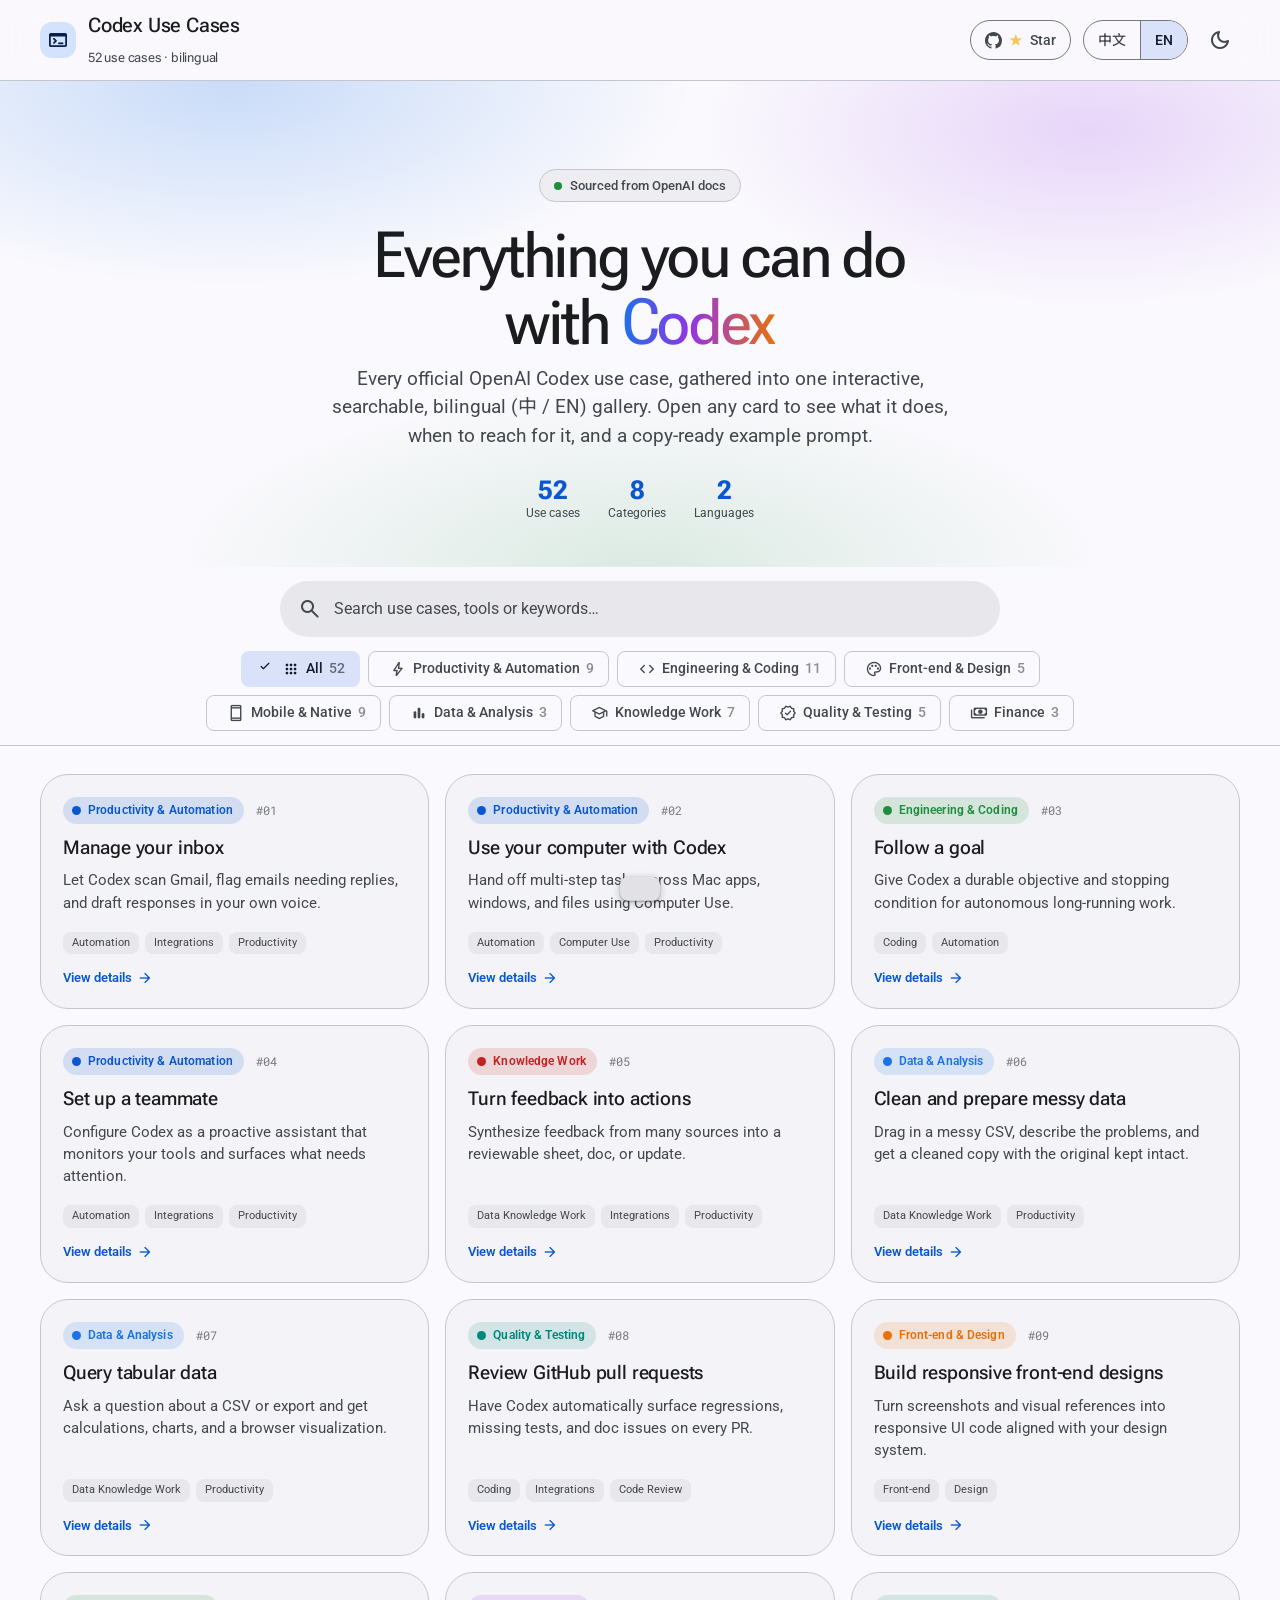
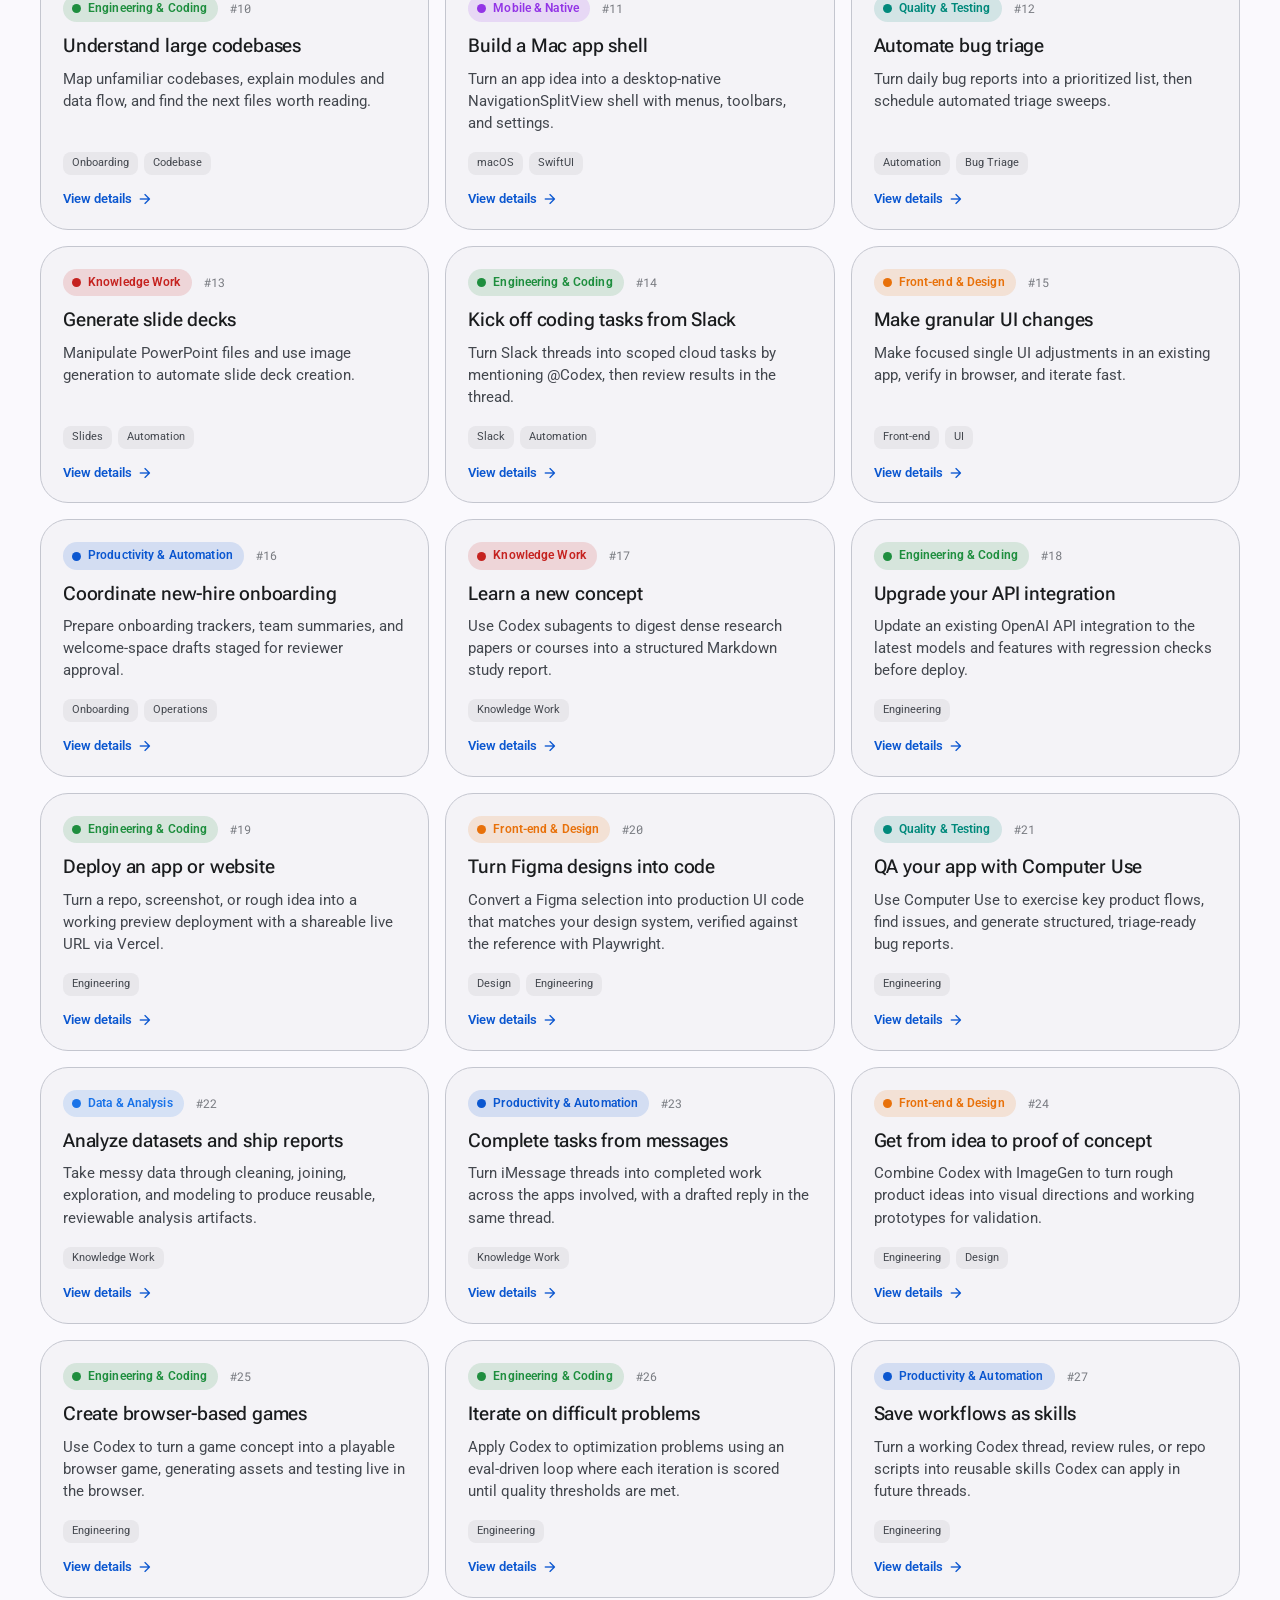
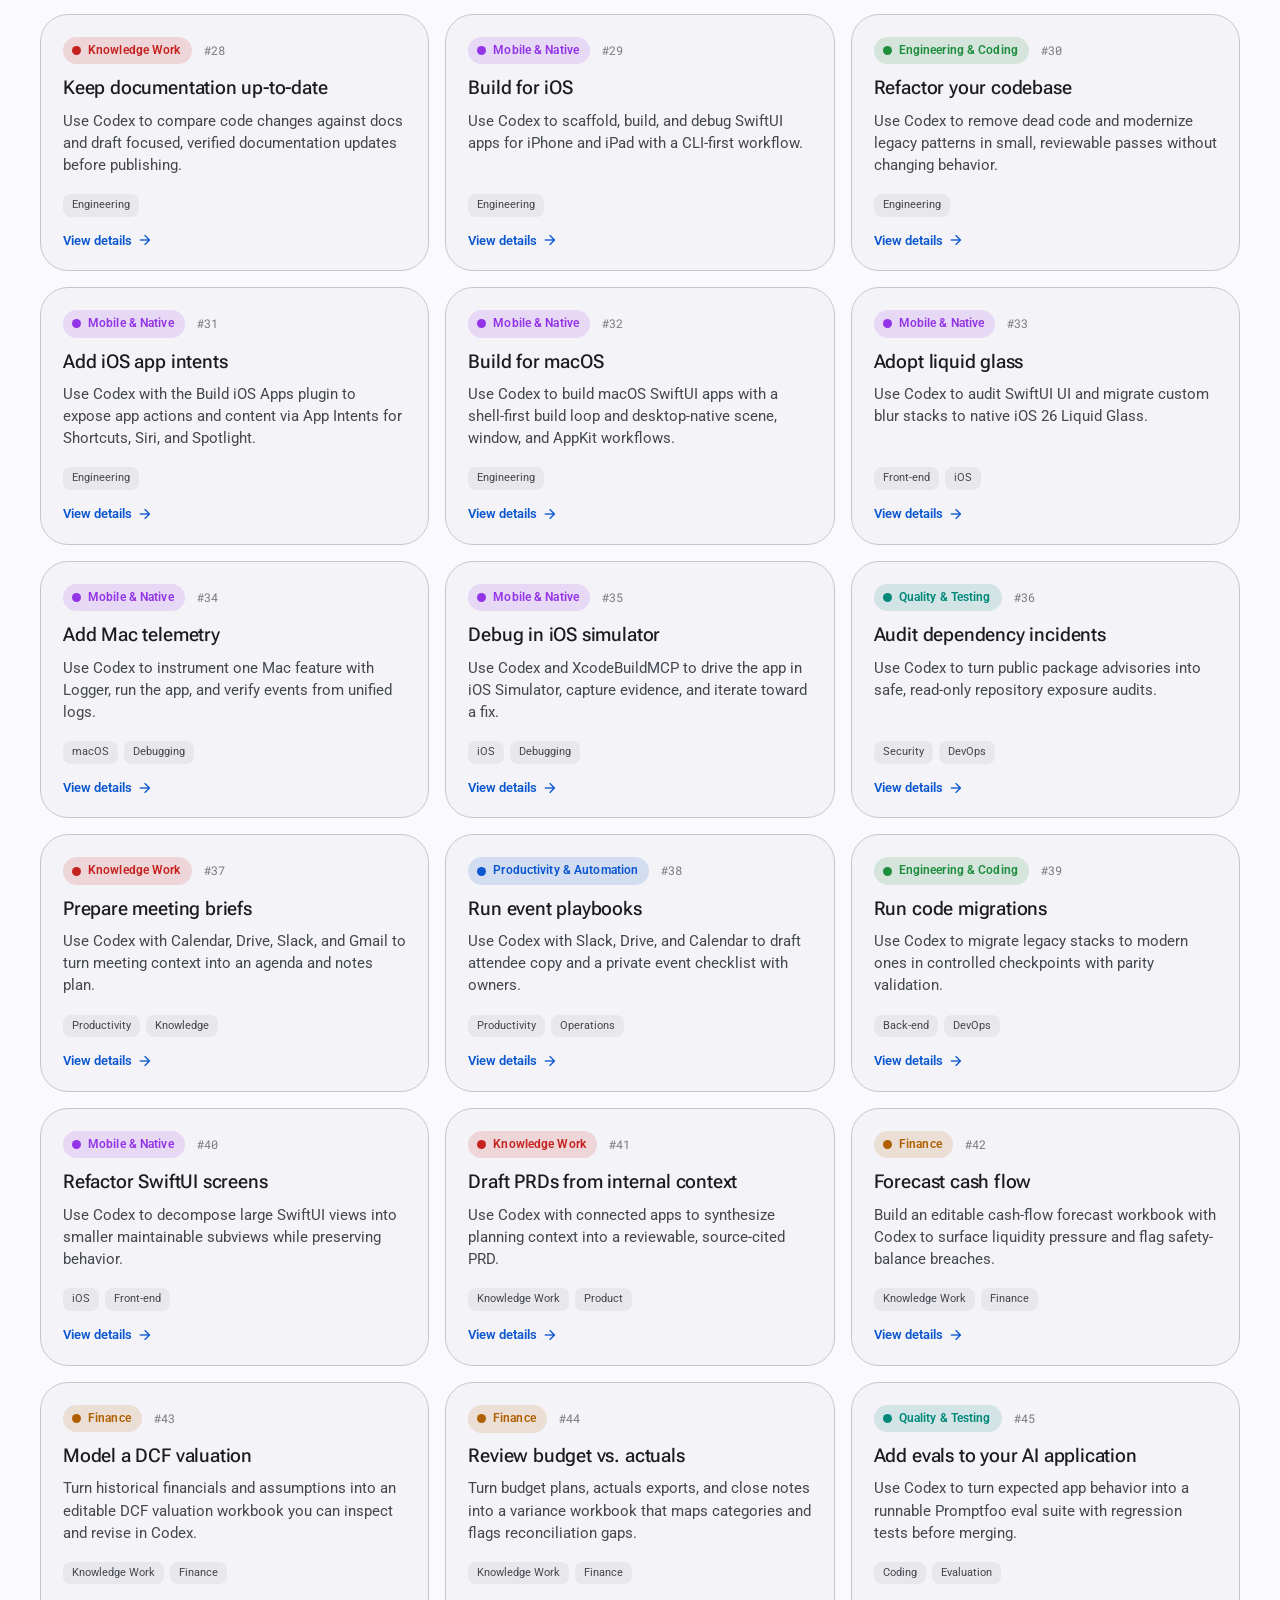
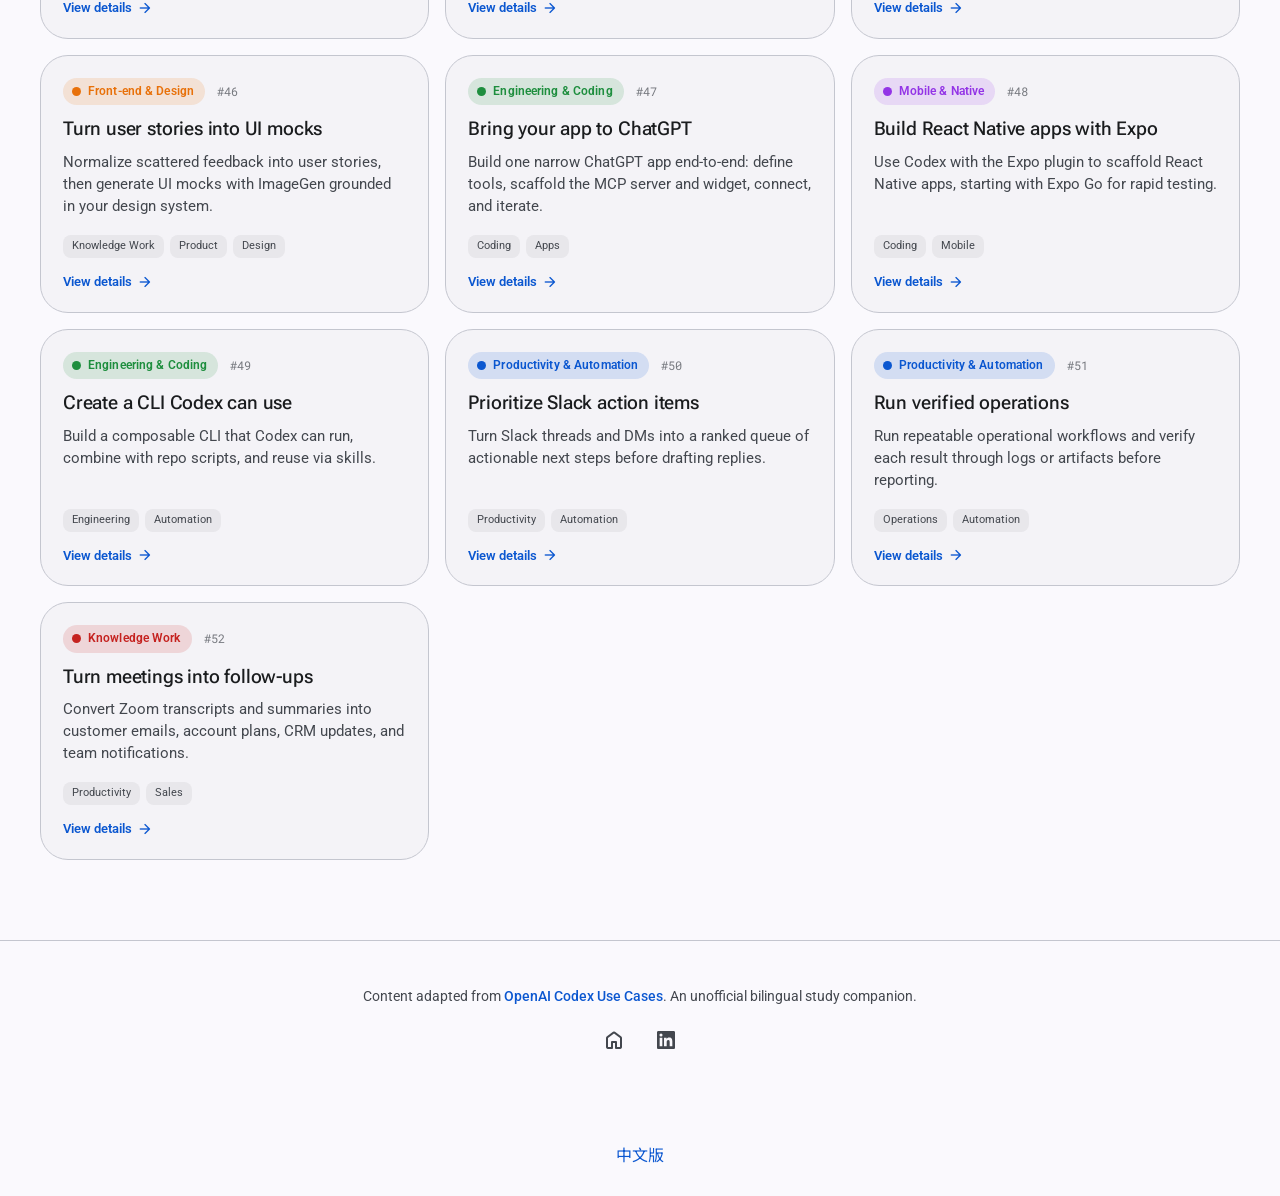
==== en/index.html @ 088f80e9 "feat: 英文版有自己的網址 /en/，兩個語言互相標註 hreflang 英文內容原本只存在於前端的字典裡，沒有任何網址指向它——搜尋引擎看得到的只有中文版， 英文版連被收錄的機會都沒有。改成一個" ====
<!doctype html>
<html lang="en" data-theme="light">
<head>
  <!-- ==== Google Analytics 4 (Measurement ID: G-SX6T85P96R) ==== -->
  <script async src="https://www.googletagmanager.com/gtag/js?id=G-SX6T85P96R"></script>
  <script>
    window.dataLayer = window.dataLayer || [];
    function gtag(){ dataLayer.push(arguments); }
    gtag('js', new Date());
    gtag('config', 'G-SX6T85P96R');
  </script>

  <meta charset="utf-8" />
  <meta name="viewport" content="width=device-width, initial-scale=1, viewport-fit=cover" />
  <link rel="canonical" href="https://codex-use-cases.peteraim.com/en/" />
  <link rel="alternate" hreflang="zh-Hant" href="https://codex-use-cases.peteraim.com/" />
  <link rel="alternate" hreflang="en" href="https://codex-use-cases.peteraim.com/en/" />
  <link rel="alternate" hreflang="x-default" href="https://codex-use-cases.peteraim.com/" />
  <meta property="og:url" content="https://codex-use-cases.peteraim.com/en/" />
  <title>Everything you can do with Codex · Codex Use Cases</title>
  <meta name="description" content="An interactive bilingual (中/EN) gallery of every OpenAI Codex use case." />

  <!-- Open Graph -->
  <meta property="og:title" content="Everything you can do with Codex · Codex Use Cases" />
  <meta property="og:description" content="An interactive bilingual (中/EN) gallery of every OpenAI Codex use case." />
  <meta property="og:type" content="website" />

  <!-- Fonts: Material Design 3 (Roboto / Roboto Flex / Material Symbols) + 繁中 Noto Sans TC -->
  <link rel="preconnect" href="https://fonts.googleapis.com" />
  <link rel="preconnect" href="https://fonts.gstatic.com" crossorigin />
  <link href="https://fonts.googleapis.com/css2?family=Roboto:wght@400;500;700&family=Roboto+Flex:opsz,wght@8..144,400..700&family=Roboto+Mono:wght@400;500&family=Noto+Sans+TC:wght@400;500;700&display=swap" rel="stylesheet" />
  <link href="https://fonts.googleapis.com/css2?family=Material+Symbols+Rounded:opsz,wght,FILL,GRAD@24,400,0,0&display=swap" rel="stylesheet" />

  <link rel="stylesheet" href="../assets/styles.css" />
  <link rel="icon" href="data:image/svg+xml,<svg xmlns='http://www.w3.org/2000/svg' viewBox='0 0 100 100'><rect width='100' height='100' rx='24' fill='%230b57d0'/><text x='50' y='68' font-size='56' text-anchor='middle' fill='white' font-family='monospace'>&gt;_</text></svg>" />
</head>
<body>
  <!-- Top app bar -->
  <header class="appbar">
    <div class="appbar__brand">
      <span class="brand-mark"><span class="material-symbols-rounded">terminal</span></span>
      <span>
        <span data-i18n="brand">Codex Use Cases</span><br />
        <span class="brand-sub" data-i18n="brandSub">52 use cases · bilingual</span>
      </span>
    </div>

    <a class="ghstar ripple-host" href="https://github.com/tingwei161803/codex-use-cases" target="_blank" rel="noopener" aria-label="Star on GitHub">
      <svg class="ghstar__logo" viewBox="0 0 16 16" aria-hidden="true" fill="currentColor"><path d="M8 0C3.58 0 0 3.58 0 8c0 3.54 2.29 6.53 5.47 7.59.4.07.55-.17.55-.38 0-.19-.01-.82-.01-1.49-2.01.37-2.53-.49-2.69-.94-.09-.23-.48-.94-.82-1.13-.28-.15-.68-.52-.01-.53.63-.01 1.08.58 1.23.82.72 1.21 1.87.87 2.33.66.07-.52.28-.87.51-1.07-1.78-.2-3.64-.89-3.64-3.95 0-.87.31-1.59.82-2.15-.08-.2-.36-1.02.08-2.12 0 0 .67-.21 2.2.82.64-.18 1.32-.27 2-.27.68 0 1.36.09 2 .27 1.53-1.04 2.2-.82 2.2-.82.44 1.1.16 1.92.08 2.12.51.56.82 1.27.82 2.15 0 3.07-1.87 3.75-3.65 3.95.29.25.54.73.54 1.48 0 1.07-.01 1.93-.01 2.2 0 .21.15.46.55.38A8.013 8.013 0 0016 8c0-4.42-3.58-8-8-8z"></path></svg>
      <span class="ghstar__star" aria-hidden="true">★</span>
      <span class="ghstar__text">Star</span>
      <span class="ghstar__count" id="gh-count" hidden></span>
    </a>

    <div class="seg" role="group" aria-label="Language">
      <a id="lang-zh" href="/" hreflang="zh-Hant" lang="zh-Hant" rel="alternate"><span class="lbl">中文</span></a>
      <a id="lang-en" href="/en/" hreflang="en" lang="en" rel="alternate"><span class="lbl">EN</span></a>
    </div>
    <button class="icon-btn ripple-host" id="theme-toggle" aria-label="Toggle theme" title="Switch to dark">
      <span class="material-symbols-rounded" id="theme-icon">dark_mode</span>
    </button>
  </header>

  <!-- Hero -->
  <section class="hero">
    <span class="hero__eyebrow"><span class="dot"></span><span data-i18n="eyebrow">Sourced from OpenAI docs</span></span>
    <h1 data-i18n-html="heroTitle">Everything you can do with <span class="grad">Codex</span></h1>
    <p data-i18n="heroDesc">Every official OpenAI Codex use case, gathered into one interactive, searchable, bilingual (中 / EN) gallery. Open any card to see what it does, when to reach for it, and a copy-ready example prompt.</p>
    <div class="hero__stats">
      <div class="hero__stat"><b id="stat-total">52</b><span data-i18n="statCases">Use cases</span></div>
      <div class="hero__stat"><b id="stat-cats">8</b><span data-i18n="statCats">Categories</span></div>
      <div class="hero__stat"><b>2</b><span data-i18n="statLang">Languages</span></div>
    </div>
  </section>

  <!-- Controls -->
  <section class="controls">
    <div class="search ripple-host">
      <span class="material-symbols-rounded">search</span>
      <input id="search" type="search" autocomplete="off" />
      <button class="icon-btn search__clear" id="search-clear" aria-label="Clear">
        <span class="material-symbols-rounded">close</span>
      </button>
    </div>
    <div class="chips" id="chips" role="group" aria-label="Categories"></div>
  </section>

  <!-- Card grid -->
  <main class="grid" id="grid" aria-live="polite">
<button class="card" data-slug="manage-your-inbox" style="--cat:var(--c-productivity); animation-delay:0ms">
        <div class="card__top">
          <span class="cat-pill"><span class="ic"></span>Productivity &amp; Automation</span>
          <span class="card__num">#01</span>
        </div>
        <h3>Manage your inbox</h3>
        <p>Let Codex scan Gmail, flag emails needing replies, and draft responses in your own voice.</p>
        <div class="card__tags"><span class="tag">Automation</span><span class="tag">Integrations</span><span class="tag">Productivity</span></div>
        <span class="card__cta">View details<span class="material-symbols-rounded">arrow_forward</span></span>
      </button>
      <button class="card" data-slug="use-your-computer-with-codex" style="--cat:var(--c-productivity); animation-delay:28ms">
        <div class="card__top">
          <span class="cat-pill"><span class="ic"></span>Productivity &amp; Automation</span>
          <span class="card__num">#02</span>
        </div>
        <h3>Use your computer with Codex</h3>
        <p>Hand off multi-step tasks across Mac apps, windows, and files using Computer Use.</p>
        <div class="card__tags"><span class="tag">Automation</span><span class="tag">Computer Use</span><span class="tag">Productivity</span></div>
        <span class="card__cta">View details<span class="material-symbols-rounded">arrow_forward</span></span>
      </button>
      <button class="card" data-slug="follow-goals" style="--cat:var(--c-coding); animation-delay:56ms">
        <div class="card__top">
          <span class="cat-pill"><span class="ic"></span>Engineering &amp; Coding</span>
          <span class="card__num">#03</span>
        </div>
        <h3>Follow a goal</h3>
        <p>Give Codex a durable objective and stopping condition for autonomous long-running work.</p>
        <div class="card__tags"><span class="tag">Coding</span><span class="tag">Automation</span></div>
        <span class="card__cta">View details<span class="material-symbols-rounded">arrow_forward</span></span>
      </button>
      <button class="card" data-slug="proactive-teammate" style="--cat:var(--c-productivity); animation-delay:84ms">
        <div class="card__top">
          <span class="cat-pill"><span class="ic"></span>Productivity &amp; Automation</span>
          <span class="card__num">#04</span>
        </div>
        <h3>Set up a teammate</h3>
        <p>Configure Codex as a proactive assistant that monitors your tools and surfaces what needs attention.</p>
        <div class="card__tags"><span class="tag">Automation</span><span class="tag">Integrations</span><span class="tag">Productivity</span></div>
        <span class="card__cta">View details<span class="material-symbols-rounded">arrow_forward</span></span>
      </button>
      <button class="card" data-slug="feedback-synthesis" style="--cat:var(--c-knowledge); animation-delay:112ms">
        <div class="card__top">
          <span class="cat-pill"><span class="ic"></span>Knowledge Work</span>
          <span class="card__num">#05</span>
        </div>
        <h3>Turn feedback into actions</h3>
        <p>Synthesize feedback from many sources into a reviewable sheet, doc, or update.</p>
        <div class="card__tags"><span class="tag">Data Knowledge Work</span><span class="tag">Integrations</span><span class="tag">Productivity</span></div>
        <span class="card__cta">View details<span class="material-symbols-rounded">arrow_forward</span></span>
      </button>
      <button class="card" data-slug="clean-messy-data" style="--cat:var(--c-data); animation-delay:140ms">
        <div class="card__top">
          <span class="cat-pill"><span class="ic"></span>Data &amp; Analysis</span>
          <span class="card__num">#06</span>
        </div>
        <h3>Clean and prepare messy data</h3>
        <p>Drag in a messy CSV, describe the problems, and get a cleaned copy with the original kept intact.</p>
        <div class="card__tags"><span class="tag">Data Knowledge Work</span><span class="tag">Productivity</span></div>
        <span class="card__cta">View details<span class="material-symbols-rounded">arrow_forward</span></span>
      </button>
      <button class="card" data-slug="analyze-data-export" style="--cat:var(--c-data); animation-delay:168ms">
        <div class="card__top">
          <span class="cat-pill"><span class="ic"></span>Data &amp; Analysis</span>
          <span class="card__num">#07</span>
        </div>
        <h3>Query tabular data</h3>
        <p>Ask a question about a CSV or export and get calculations, charts, and a browser visualization.</p>
        <div class="card__tags"><span class="tag">Data Knowledge Work</span><span class="tag">Productivity</span></div>
        <span class="card__cta">View details<span class="material-symbols-rounded">arrow_forward</span></span>
      </button>
      <button class="card" data-slug="github-code-reviews" style="--cat:var(--c-quality); animation-delay:196ms">
        <div class="card__top">
          <span class="cat-pill"><span class="ic"></span>Quality &amp; Testing</span>
          <span class="card__num">#08</span>
        </div>
        <h3>Review GitHub pull requests</h3>
        <p>Have Codex automatically surface regressions, missing tests, and doc issues on every PR.</p>
        <div class="card__tags"><span class="tag">Coding</span><span class="tag">Integrations</span><span class="tag">Code Review</span></div>
        <span class="card__cta">View details<span class="material-symbols-rounded">arrow_forward</span></span>
      </button>
      <button class="card" data-slug="frontend-designs" style="--cat:var(--c-frontend); animation-delay:224ms">
        <div class="card__top">
          <span class="cat-pill"><span class="ic"></span>Front-end &amp; Design</span>
          <span class="card__num">#09</span>
        </div>
        <h3>Build responsive front-end designs</h3>
        <p>Turn screenshots and visual references into responsive UI code aligned with your design system.</p>
        <div class="card__tags"><span class="tag">Front-end</span><span class="tag">Design</span></div>
        <span class="card__cta">View details<span class="material-symbols-rounded">arrow_forward</span></span>
      </button>
      <button class="card" data-slug="codebase-onboarding" style="--cat:var(--c-coding); animation-delay:252ms">
        <div class="card__top">
          <span class="cat-pill"><span class="ic"></span>Engineering &amp; Coding</span>
          <span class="card__num">#10</span>
        </div>
        <h3>Understand large codebases</h3>
        <p>Map unfamiliar codebases, explain modules and data flow, and find the next files worth reading.</p>
        <div class="card__tags"><span class="tag">Onboarding</span><span class="tag">Codebase</span></div>
        <span class="card__cta">View details<span class="material-symbols-rounded">arrow_forward</span></span>
      </button>
      <button class="card" data-slug="macos-sidebar-detail-inspector" style="--cat:var(--c-mobile); animation-delay:280ms">
        <div class="card__top">
          <span class="cat-pill"><span class="ic"></span>Mobile &amp; Native</span>
          <span class="card__num">#11</span>
        </div>
        <h3>Build a Mac app shell</h3>
        <p>Turn an app idea into a desktop-native NavigationSplitView shell with menus, toolbars, and settings.</p>
        <div class="card__tags"><span class="tag">macOS</span><span class="tag">SwiftUI</span></div>
        <span class="card__cta">View details<span class="material-symbols-rounded">arrow_forward</span></span>
      </button>
      <button class="card" data-slug="automation-bug-triage" style="--cat:var(--c-quality); animation-delay:308ms">
        <div class="card__top">
          <span class="cat-pill"><span class="ic"></span>Quality &amp; Testing</span>
          <span class="card__num">#12</span>
        </div>
        <h3>Automate bug triage</h3>
        <p>Turn daily bug reports into a prioritized list, then schedule automated triage sweeps.</p>
        <div class="card__tags"><span class="tag">Automation</span><span class="tag">Bug Triage</span></div>
        <span class="card__cta">View details<span class="material-symbols-rounded">arrow_forward</span></span>
      </button>
      <button class="card" data-slug="generate-slide-decks" style="--cat:var(--c-knowledge); animation-delay:336ms">
        <div class="card__top">
          <span class="cat-pill"><span class="ic"></span>Knowledge Work</span>
          <span class="card__num">#13</span>
        </div>
        <h3>Generate slide decks</h3>
        <p>Manipulate PowerPoint files and use image generation to automate slide deck creation.</p>
        <div class="card__tags"><span class="tag">Slides</span><span class="tag">Automation</span></div>
        <span class="card__cta">View details<span class="material-symbols-rounded">arrow_forward</span></span>
      </button>
      <button class="card" data-slug="slack-coding-tasks" style="--cat:var(--c-coding); animation-delay:336ms">
        <div class="card__top">
          <span class="cat-pill"><span class="ic"></span>Engineering &amp; Coding</span>
          <span class="card__num">#14</span>
        </div>
        <h3>Kick off coding tasks from Slack</h3>
        <p>Turn Slack threads into scoped cloud tasks by mentioning @Codex, then review results in the thread.</p>
        <div class="card__tags"><span class="tag">Slack</span><span class="tag">Automation</span></div>
        <span class="card__cta">View details<span class="material-symbols-rounded">arrow_forward</span></span>
      </button>
      <button class="card" data-slug="make-granular-ui-changes" style="--cat:var(--c-frontend); animation-delay:336ms">
        <div class="card__top">
          <span class="cat-pill"><span class="ic"></span>Front-end &amp; Design</span>
          <span class="card__num">#15</span>
        </div>
        <h3>Make granular UI changes</h3>
        <p>Make focused single UI adjustments in an existing app, verify in browser, and iterate fast.</p>
        <div class="card__tags"><span class="tag">Front-end</span><span class="tag">UI</span></div>
        <span class="card__cta">View details<span class="material-symbols-rounded">arrow_forward</span></span>
      </button>
      <button class="card" data-slug="new-hire-onboarding" style="--cat:var(--c-productivity); animation-delay:336ms">
        <div class="card__top">
          <span class="cat-pill"><span class="ic"></span>Productivity &amp; Automation</span>
          <span class="card__num">#16</span>
        </div>
        <h3>Coordinate new-hire onboarding</h3>
        <p>Prepare onboarding trackers, team summaries, and welcome-space drafts staged for reviewer approval.</p>
        <div class="card__tags"><span class="tag">Onboarding</span><span class="tag">Operations</span></div>
        <span class="card__cta">View details<span class="material-symbols-rounded">arrow_forward</span></span>
      </button>
      <button class="card" data-slug="learn-a-new-concept" style="--cat:var(--c-knowledge); animation-delay:336ms">
        <div class="card__top">
          <span class="cat-pill"><span class="ic"></span>Knowledge Work</span>
          <span class="card__num">#17</span>
        </div>
        <h3>Learn a new concept</h3>
        <p>Use Codex subagents to digest dense research papers or courses into a structured Markdown study report.</p>
        <div class="card__tags"><span class="tag">Knowledge Work</span></div>
        <span class="card__cta">View details<span class="material-symbols-rounded">arrow_forward</span></span>
      </button>
      <button class="card" data-slug="api-integration-migrations" style="--cat:var(--c-coding); animation-delay:336ms">
        <div class="card__top">
          <span class="cat-pill"><span class="ic"></span>Engineering &amp; Coding</span>
          <span class="card__num">#18</span>
        </div>
        <h3>Upgrade your API integration</h3>
        <p>Update an existing OpenAI API integration to the latest models and features with regression checks before deploy.</p>
        <div class="card__tags"><span class="tag">Engineering</span></div>
        <span class="card__cta">View details<span class="material-symbols-rounded">arrow_forward</span></span>
      </button>
      <button class="card" data-slug="deploy-app-or-website" style="--cat:var(--c-coding); animation-delay:336ms">
        <div class="card__top">
          <span class="cat-pill"><span class="ic"></span>Engineering &amp; Coding</span>
          <span class="card__num">#19</span>
        </div>
        <h3>Deploy an app or website</h3>
        <p>Turn a repo, screenshot, or rough idea into a working preview deployment with a shareable live URL via Vercel.</p>
        <div class="card__tags"><span class="tag">Engineering</span></div>
        <span class="card__cta">View details<span class="material-symbols-rounded">arrow_forward</span></span>
      </button>
      <button class="card" data-slug="figma-designs-to-code" style="--cat:var(--c-frontend); animation-delay:336ms">
        <div class="card__top">
          <span class="cat-pill"><span class="ic"></span>Front-end &amp; Design</span>
          <span class="card__num">#20</span>
        </div>
        <h3>Turn Figma designs into code</h3>
        <p>Convert a Figma selection into production UI code that matches your design system, verified against the reference with Playwright.</p>
        <div class="card__tags"><span class="tag">Design</span><span class="tag">Engineering</span></div>
        <span class="card__cta">View details<span class="material-symbols-rounded">arrow_forward</span></span>
      </button>
      <button class="card" data-slug="qa-your-app-with-computer-use" style="--cat:var(--c-quality); animation-delay:336ms">
        <div class="card__top">
          <span class="cat-pill"><span class="ic"></span>Quality &amp; Testing</span>
          <span class="card__num">#21</span>
        </div>
        <h3>QA your app with Computer Use</h3>
        <p>Use Computer Use to exercise key product flows, find issues, and generate structured, triage-ready bug reports.</p>
        <div class="card__tags"><span class="tag">Engineering</span></div>
        <span class="card__cta">View details<span class="material-symbols-rounded">arrow_forward</span></span>
      </button>
      <button class="card" data-slug="datasets-and-reports" style="--cat:var(--c-data); animation-delay:336ms">
        <div class="card__top">
          <span class="cat-pill"><span class="ic"></span>Data &amp; Analysis</span>
          <span class="card__num">#22</span>
        </div>
        <h3>Analyze datasets and ship reports</h3>
        <p>Take messy data through cleaning, joining, exploration, and modeling to produce reusable, reviewable analysis artifacts.</p>
        <div class="card__tags"><span class="tag">Knowledge Work</span></div>
        <span class="card__cta">View details<span class="material-symbols-rounded">arrow_forward</span></span>
      </button>
      <button class="card" data-slug="complete-tasks-from-messages" style="--cat:var(--c-productivity); animation-delay:336ms">
        <div class="card__top">
          <span class="cat-pill"><span class="ic"></span>Productivity &amp; Automation</span>
          <span class="card__num">#23</span>
        </div>
        <h3>Complete tasks from messages</h3>
        <p>Turn iMessage threads into completed work across the apps involved, with a drafted reply in the same thread.</p>
        <div class="card__tags"><span class="tag">Knowledge Work</span></div>
        <span class="card__cta">View details<span class="material-symbols-rounded">arrow_forward</span></span>
      </button>
      <button class="card" data-slug="idea-to-proof-of-concept" style="--cat:var(--c-frontend); animation-delay:336ms">
        <div class="card__top">
          <span class="cat-pill"><span class="ic"></span>Front-end &amp; Design</span>
          <span class="card__num">#24</span>
        </div>
        <h3>Get from idea to proof of concept</h3>
        <p>Combine Codex with ImageGen to turn rough product ideas into visual directions and working prototypes for validation.</p>
        <div class="card__tags"><span class="tag">Engineering</span><span class="tag">Design</span></div>
        <span class="card__cta">View details<span class="material-symbols-rounded">arrow_forward</span></span>
      </button>
      <button class="card" data-slug="browser-games" style="--cat:var(--c-coding); animation-delay:336ms">
        <div class="card__top">
          <span class="cat-pill"><span class="ic"></span>Engineering &amp; Coding</span>
          <span class="card__num">#25</span>
        </div>
        <h3>Create browser-based games</h3>
        <p>Use Codex to turn a game concept into a playable browser game, generating assets and testing live in the browser.</p>
        <div class="card__tags"><span class="tag">Engineering</span></div>
        <span class="card__cta">View details<span class="material-symbols-rounded">arrow_forward</span></span>
      </button>
      <button class="card" data-slug="iterate-on-difficult-problems" style="--cat:var(--c-coding); animation-delay:336ms">
        <div class="card__top">
          <span class="cat-pill"><span class="ic"></span>Engineering &amp; Coding</span>
          <span class="card__num">#26</span>
        </div>
        <h3>Iterate on difficult problems</h3>
        <p>Apply Codex to optimization problems using an eval-driven loop where each iteration is scored until quality thresholds are met.</p>
        <div class="card__tags"><span class="tag">Engineering</span></div>
        <span class="card__cta">View details<span class="material-symbols-rounded">arrow_forward</span></span>
      </button>
      <button class="card" data-slug="reusable-codex-skills" style="--cat:var(--c-productivity); animation-delay:336ms">
        <div class="card__top">
          <span class="cat-pill"><span class="ic"></span>Productivity &amp; Automation</span>
          <span class="card__num">#27</span>
        </div>
        <h3>Save workflows as skills</h3>
        <p>Turn a working Codex thread, review rules, or repo scripts into reusable skills Codex can apply in future threads.</p>
        <div class="card__tags"><span class="tag">Engineering</span></div>
        <span class="card__cta">View details<span class="material-symbols-rounded">arrow_forward</span></span>
      </button>
      <button class="card" data-slug="update-documentation" style="--cat:var(--c-knowledge); animation-delay:336ms">
        <div class="card__top">
          <span class="cat-pill"><span class="ic"></span>Knowledge Work</span>
          <span class="card__num">#28</span>
        </div>
        <h3>Keep documentation up-to-date</h3>
        <p>Use Codex to compare code changes against docs and draft focused, verified documentation updates before publishing.</p>
        <div class="card__tags"><span class="tag">Engineering</span></div>
        <span class="card__cta">View details<span class="material-symbols-rounded">arrow_forward</span></span>
      </button>
      <button class="card" data-slug="native-ios-apps" style="--cat:var(--c-mobile); animation-delay:336ms">
        <div class="card__top">
          <span class="cat-pill"><span class="ic"></span>Mobile &amp; Native</span>
          <span class="card__num">#29</span>
        </div>
        <h3>Build for iOS</h3>
        <p>Use Codex to scaffold, build, and debug SwiftUI apps for iPhone and iPad with a CLI-first workflow.</p>
        <div class="card__tags"><span class="tag">Engineering</span></div>
        <span class="card__cta">View details<span class="material-symbols-rounded">arrow_forward</span></span>
      </button>
      <button class="card" data-slug="refactor-your-codebase" style="--cat:var(--c-coding); animation-delay:336ms">
        <div class="card__top">
          <span class="cat-pill"><span class="ic"></span>Engineering &amp; Coding</span>
          <span class="card__num">#30</span>
        </div>
        <h3>Refactor your codebase</h3>
        <p>Use Codex to remove dead code and modernize legacy patterns in small, reviewable passes without changing behavior.</p>
        <div class="card__tags"><span class="tag">Engineering</span></div>
        <span class="card__cta">View details<span class="material-symbols-rounded">arrow_forward</span></span>
      </button>
      <button class="card" data-slug="ios-app-intents" style="--cat:var(--c-mobile); animation-delay:336ms">
        <div class="card__top">
          <span class="cat-pill"><span class="ic"></span>Mobile &amp; Native</span>
          <span class="card__num">#31</span>
        </div>
        <h3>Add iOS app intents</h3>
        <p>Use Codex with the Build iOS Apps plugin to expose app actions and content via App Intents for Shortcuts, Siri, and Spotlight.</p>
        <div class="card__tags"><span class="tag">Engineering</span></div>
        <span class="card__cta">View details<span class="material-symbols-rounded">arrow_forward</span></span>
      </button>
      <button class="card" data-slug="native-macos-apps" style="--cat:var(--c-mobile); animation-delay:336ms">
        <div class="card__top">
          <span class="cat-pill"><span class="ic"></span>Mobile &amp; Native</span>
          <span class="card__num">#32</span>
        </div>
        <h3>Build for macOS</h3>
        <p>Use Codex to build macOS SwiftUI apps with a shell-first build loop and desktop-native scene, window, and AppKit workflows.</p>
        <div class="card__tags"><span class="tag">Engineering</span></div>
        <span class="card__cta">View details<span class="material-symbols-rounded">arrow_forward</span></span>
      </button>
      <button class="card" data-slug="ios-liquid-glass" style="--cat:var(--c-mobile); animation-delay:336ms">
        <div class="card__top">
          <span class="cat-pill"><span class="ic"></span>Mobile &amp; Native</span>
          <span class="card__num">#33</span>
        </div>
        <h3>Adopt liquid glass</h3>
        <p>Use Codex to audit SwiftUI UI and migrate custom blur stacks to native iOS 26 Liquid Glass.</p>
        <div class="card__tags"><span class="tag">Front-end</span><span class="tag">iOS</span></div>
        <span class="card__cta">View details<span class="material-symbols-rounded">arrow_forward</span></span>
      </button>
      <button class="card" data-slug="macos-telemetry-logs" style="--cat:var(--c-mobile); animation-delay:336ms">
        <div class="card__top">
          <span class="cat-pill"><span class="ic"></span>Mobile &amp; Native</span>
          <span class="card__num">#34</span>
        </div>
        <h3>Add Mac telemetry</h3>
        <p>Use Codex to instrument one Mac feature with Logger, run the app, and verify events from unified logs.</p>
        <div class="card__tags"><span class="tag">macOS</span><span class="tag">Debugging</span></div>
        <span class="card__cta">View details<span class="material-symbols-rounded">arrow_forward</span></span>
      </button>
      <button class="card" data-slug="ios-simulator-bug-debugging" style="--cat:var(--c-mobile); animation-delay:336ms">
        <div class="card__top">
          <span class="cat-pill"><span class="ic"></span>Mobile &amp; Native</span>
          <span class="card__num">#35</span>
        </div>
        <h3>Debug in iOS simulator</h3>
        <p>Use Codex and XcodeBuildMCP to drive the app in iOS Simulator, capture evidence, and iterate toward a fix.</p>
        <div class="card__tags"><span class="tag">iOS</span><span class="tag">Debugging</span></div>
        <span class="card__cta">View details<span class="material-symbols-rounded">arrow_forward</span></span>
      </button>
      <button class="card" data-slug="dependency-incident-audits" style="--cat:var(--c-quality); animation-delay:336ms">
        <div class="card__top">
          <span class="cat-pill"><span class="ic"></span>Quality &amp; Testing</span>
          <span class="card__num">#36</span>
        </div>
        <h3>Audit dependency incidents</h3>
        <p>Use Codex to turn public package advisories into safe, read-only repository exposure audits.</p>
        <div class="card__tags"><span class="tag">Security</span><span class="tag">DevOps</span></div>
        <span class="card__cta">View details<span class="material-symbols-rounded">arrow_forward</span></span>
      </button>
      <button class="card" data-slug="meeting-prep-briefs" style="--cat:var(--c-knowledge); animation-delay:336ms">
        <div class="card__top">
          <span class="cat-pill"><span class="ic"></span>Knowledge Work</span>
          <span class="card__num">#37</span>
        </div>
        <h3>Prepare meeting briefs</h3>
        <p>Use Codex with Calendar, Drive, Slack, and Gmail to turn meeting context into an agenda and notes plan.</p>
        <div class="card__tags"><span class="tag">Productivity</span><span class="tag">Knowledge</span></div>
        <span class="card__cta">View details<span class="material-symbols-rounded">arrow_forward</span></span>
      </button>
      <button class="card" data-slug="event-launch-playbooks" style="--cat:var(--c-productivity); animation-delay:336ms">
        <div class="card__top">
          <span class="cat-pill"><span class="ic"></span>Productivity &amp; Automation</span>
          <span class="card__num">#38</span>
        </div>
        <h3>Run event playbooks</h3>
        <p>Use Codex with Slack, Drive, and Calendar to draft attendee copy and a private event checklist with owners.</p>
        <div class="card__tags"><span class="tag">Productivity</span><span class="tag">Operations</span></div>
        <span class="card__cta">View details<span class="material-symbols-rounded">arrow_forward</span></span>
      </button>
      <button class="card" data-slug="code-migrations" style="--cat:var(--c-coding); animation-delay:336ms">
        <div class="card__top">
          <span class="cat-pill"><span class="ic"></span>Engineering &amp; Coding</span>
          <span class="card__num">#39</span>
        </div>
        <h3>Run code migrations</h3>
        <p>Use Codex to migrate legacy stacks to modern ones in controlled checkpoints with parity validation.</p>
        <div class="card__tags"><span class="tag">Back-end</span><span class="tag">DevOps</span></div>
        <span class="card__cta">View details<span class="material-symbols-rounded">arrow_forward</span></span>
      </button>
      <button class="card" data-slug="ios-swiftui-view-refactor" style="--cat:var(--c-mobile); animation-delay:336ms">
        <div class="card__top">
          <span class="cat-pill"><span class="ic"></span>Mobile &amp; Native</span>
          <span class="card__num">#40</span>
        </div>
        <h3>Refactor SwiftUI screens</h3>
        <p>Use Codex to decompose large SwiftUI views into smaller maintainable subviews while preserving behavior.</p>
        <div class="card__tags"><span class="tag">iOS</span><span class="tag">Front-end</span></div>
        <span class="card__cta">View details<span class="material-symbols-rounded">arrow_forward</span></span>
      </button>
      <button class="card" data-slug="draft-prds-from-sources" style="--cat:var(--c-knowledge); animation-delay:336ms">
        <div class="card__top">
          <span class="cat-pill"><span class="ic"></span>Knowledge Work</span>
          <span class="card__num">#41</span>
        </div>
        <h3>Draft PRDs from internal context</h3>
        <p>Use Codex with connected apps to synthesize planning context into a reviewable, source-cited PRD.</p>
        <div class="card__tags"><span class="tag">Knowledge Work</span><span class="tag">Product</span></div>
        <span class="card__cta">View details<span class="material-symbols-rounded">arrow_forward</span></span>
      </button>
      <button class="card" data-slug="cash-flow-forecast" style="--cat:var(--c-finance); animation-delay:336ms">
        <div class="card__top">
          <span class="cat-pill"><span class="ic"></span>Finance</span>
          <span class="card__num">#42</span>
        </div>
        <h3>Forecast cash flow</h3>
        <p>Build an editable cash-flow forecast workbook with Codex to surface liquidity pressure and flag safety-balance breaches.</p>
        <div class="card__tags"><span class="tag">Knowledge Work</span><span class="tag">Finance</span></div>
        <span class="card__cta">View details<span class="material-symbols-rounded">arrow_forward</span></span>
      </button>
      <button class="card" data-slug="dcf-model" style="--cat:var(--c-finance); animation-delay:336ms">
        <div class="card__top">
          <span class="cat-pill"><span class="ic"></span>Finance</span>
          <span class="card__num">#43</span>
        </div>
        <h3>Model a DCF valuation</h3>
        <p>Turn historical financials and assumptions into an editable DCF valuation workbook you can inspect and revise in Codex.</p>
        <div class="card__tags"><span class="tag">Knowledge Work</span><span class="tag">Finance</span></div>
        <span class="card__cta">View details<span class="material-symbols-rounded">arrow_forward</span></span>
      </button>
      <button class="card" data-slug="budget-vs-actuals-review" style="--cat:var(--c-finance); animation-delay:336ms">
        <div class="card__top">
          <span class="cat-pill"><span class="ic"></span>Finance</span>
          <span class="card__num">#44</span>
        </div>
        <h3>Review budget vs. actuals</h3>
        <p>Turn budget plans, actuals exports, and close notes into a variance workbook that maps categories and flags reconciliation gaps.</p>
        <div class="card__tags"><span class="tag">Knowledge Work</span><span class="tag">Finance</span></div>
        <span class="card__cta">View details<span class="material-symbols-rounded">arrow_forward</span></span>
      </button>
      <button class="card" data-slug="ai-app-evals" style="--cat:var(--c-quality); animation-delay:336ms">
        <div class="card__top">
          <span class="cat-pill"><span class="ic"></span>Quality &amp; Testing</span>
          <span class="card__num">#45</span>
        </div>
        <h3>Add evals to your AI application</h3>
        <p>Use Codex to turn expected app behavior into a runnable Promptfoo eval suite with regression tests before merging.</p>
        <div class="card__tags"><span class="tag">Coding</span><span class="tag">Evaluation</span></div>
        <span class="card__cta">View details<span class="material-symbols-rounded">arrow_forward</span></span>
      </button>
      <button class="card" data-slug="user-stories-to-ui-mocks" style="--cat:var(--c-frontend); animation-delay:336ms">
        <div class="card__top">
          <span class="cat-pill"><span class="ic"></span>Front-end &amp; Design</span>
          <span class="card__num">#46</span>
        </div>
        <h3>Turn user stories into UI mocks</h3>
        <p>Normalize scattered feedback into user stories, then generate UI mocks with ImageGen grounded in your design system.</p>
        <div class="card__tags"><span class="tag">Knowledge Work</span><span class="tag">Product</span><span class="tag">Design</span></div>
        <span class="card__cta">View details<span class="material-symbols-rounded">arrow_forward</span></span>
      </button>
      <button class="card" data-slug="chatgpt-apps" style="--cat:var(--c-coding); animation-delay:336ms">
        <div class="card__top">
          <span class="cat-pill"><span class="ic"></span>Engineering &amp; Coding</span>
          <span class="card__num">#47</span>
        </div>
        <h3>Bring your app to ChatGPT</h3>
        <p>Build one narrow ChatGPT app end-to-end: define tools, scaffold the MCP server and widget, connect, and iterate.</p>
        <div class="card__tags"><span class="tag">Coding</span><span class="tag">Apps</span></div>
        <span class="card__cta">View details<span class="material-symbols-rounded">arrow_forward</span></span>
      </button>
      <button class="card" data-slug="react-native-expo-apps" style="--cat:var(--c-mobile); animation-delay:336ms">
        <div class="card__top">
          <span class="cat-pill"><span class="ic"></span>Mobile &amp; Native</span>
          <span class="card__num">#48</span>
        </div>
        <h3>Build React Native apps with Expo</h3>
        <p>Use Codex with the Expo plugin to scaffold React Native apps, starting with Expo Go for rapid testing.</p>
        <div class="card__tags"><span class="tag">Coding</span><span class="tag">Mobile</span></div>
        <span class="card__cta">View details<span class="material-symbols-rounded">arrow_forward</span></span>
      </button>
      <button class="card" data-slug="agent-friendly-clis" style="--cat:var(--c-coding); animation-delay:336ms">
        <div class="card__top">
          <span class="cat-pill"><span class="ic"></span>Engineering &amp; Coding</span>
          <span class="card__num">#49</span>
        </div>
        <h3>Create a CLI Codex can use</h3>
        <p>Build a composable CLI that Codex can run, combine with repo scripts, and reuse via skills.</p>
        <div class="card__tags"><span class="tag">Engineering</span><span class="tag">Automation</span></div>
        <span class="card__cta">View details<span class="material-symbols-rounded">arrow_forward</span></span>
      </button>
      <button class="card" data-slug="slack-action-triage" style="--cat:var(--c-productivity); animation-delay:336ms">
        <div class="card__top">
          <span class="cat-pill"><span class="ic"></span>Productivity &amp; Automation</span>
          <span class="card__num">#50</span>
        </div>
        <h3>Prioritize Slack action items</h3>
        <p>Turn Slack threads and DMs into a ranked queue of actionable next steps before drafting replies.</p>
        <div class="card__tags"><span class="tag">Productivity</span><span class="tag">Automation</span></div>
        <span class="card__cta">View details<span class="material-symbols-rounded">arrow_forward</span></span>
      </button>
      <button class="card" data-slug="verified-operations-workflows" style="--cat:var(--c-productivity); animation-delay:336ms">
        <div class="card__top">
          <span class="cat-pill"><span class="ic"></span>Productivity &amp; Automation</span>
          <span class="card__num">#51</span>
        </div>
        <h3>Run verified operations</h3>
        <p>Run repeatable operational workflows and verify each result through logs or artifacts before reporting.</p>
        <div class="card__tags"><span class="tag">Operations</span><span class="tag">Automation</span></div>
        <span class="card__cta">View details<span class="material-symbols-rounded">arrow_forward</span></span>
      </button>
      <button class="card" data-slug="zoom-meeting-follow-ups" style="--cat:var(--c-knowledge); animation-delay:336ms">
        <div class="card__top">
          <span class="cat-pill"><span class="ic"></span>Knowledge Work</span>
          <span class="card__num">#52</span>
        </div>
        <h3>Turn meetings into follow-ups</h3>
        <p>Convert Zoom transcripts and summaries into customer emails, account plans, CRM updates, and team notifications.</p>
        <div class="card__tags"><span class="tag">Productivity</span><span class="tag">Sales</span></div>
        <span class="card__cta">View details<span class="material-symbols-rounded">arrow_forward</span></span>
      </button>
</main>

  <footer class="site-foot">
    <p data-i18n-html="footer">Content adapted from <a href="https://developers.openai.com/codex/use-cases" target="_blank" rel="noopener">OpenAI Codex Use Cases</a>. An unofficial bilingual study companion.</p>
    <div class="profile-links" style="display:flex;gap:12px;justify-content:center;align-items:center;margin-top:10px">
      <a class="icon-btn" href="https://www.peteraim.com" target="_blank" rel="noopener" title="Home" aria-label="Back to peteraim.com / 返回首頁"><span class="material-symbols-rounded">home</span></a>
      <a class="icon-btn" href="https://www.linkedin.com/in/ai-med/" target="_blank" rel="noopener" title="LinkedIn" aria-label="LinkedIn (opens in new tab)"><svg viewBox="0 0 24 24" width="18" height="18" fill="currentColor" aria-hidden="true"><path d="M20.45 20.45h-3.55v-5.57c0-1.33-.02-3.04-1.85-3.04-1.85 0-2.13 1.45-2.13 2.94v5.67H9.36V9h3.41v1.56h.05c.47-.9 1.63-1.85 3.36-1.85 3.6 0 4.27 2.37 4.27 5.45v6.29zM5.34 7.43a2.06 2.06 0 1 1 0-4.12 2.06 2.06 0 0 1 0 4.12zM7.12 20.45H3.56V9h3.56v11.45zM22.22 0H1.77C.79 0 0 .77 0 1.72v20.56C0 23.23.79 24 1.77 24h20.45c.98 0 1.78-.77 1.78-1.72V1.72C24 .77 23.2 0 22.22 0z"/></svg></a>
    </div>
  </footer>

  <!-- Detail dialog -->
  <div class="scrim" id="scrim" role="dialog" aria-modal="true" aria-labelledby="dlg-title" hidden>
    <div class="dialog" id="dialog"></div>
  </div>

  <div class="toast" id="toast" role="status" aria-live="polite"></div>

  <script src="../data/use-cases.js"></script>
  <script src="../assets/app.js"></script>
<p class="lang-alt-link" style="text-align:center;padding:12px;"><a href="/" hreflang="zh-Hant" rel="alternate" lang="zh-Hant">中文版</a></p>
</body>
</html>
---- assets/styles.css ----
/* ============================================================
   Codex Use Cases — Material Design 3 (Google) stylesheet
   Light + dark tonal palettes, M3 type scale, shape & motion.
   ============================================================ */

:root {
  /* ---- M3 tonal palette: Blue-seeded baseline (light) ---- */
  --primary:               #0b57d0;
  --on-primary:            #ffffff;
  --primary-container:     #d3e3fd;
  --on-primary-container:  #041e49;
  --secondary:             #565f71;
  --on-secondary:          #ffffff;
  --secondary-container:   #dae2f9;
  --on-secondary-container:#131c2b;
  --tertiary:              #705575;
  --tertiary-container:    #fad8fd;
  --on-tertiary-container: #28132e;

  --surface:               #faf9fd;
  --surface-dim:           #dad9dd;
  --surface-bright:        #faf9fd;
  --surface-container-lowest:#ffffff;
  --surface-container-low: #f4f3f7;
  --surface-container:     #eeedf1; /* placeholder, overridden below */
  --surface-container:     #eeedf1;
  --surface-container-high:#e8e7eb;
  --surface-container-highest:#e2e2e6;
  --on-surface:            #1a1c1e;
  --on-surface-variant:    #43474e;
  --outline:               #74777f;
  --outline-variant:       #c4c6cf;

  --error:                 #ba1a1a;
  --on-error:              #ffffff;
  --error-container:       #ffdad6;
  --on-error-container:    #410002;

  --scrim:                 rgba(0,0,0,0.32);
  --shadow:                rgba(0,0,0,1);

  /* Category accents (Google brand-ish four-color spread) */
  --c-productivity: #0b57d0;
  --c-coding:       #1e8e3e;
  --c-frontend:     #e8710a;
  --c-mobile:       #9334e6;
  --c-data:         #1a73e8;
  --c-knowledge:    #c5221f;
  --c-quality:      #00897b;
  --c-finance:      #b06000;

  /* ---- Type ---- */
  --font-brand: "Google Sans Display", "Roboto Flex", "Noto Sans TC", system-ui, sans-serif;
  --font-body:  "Roboto", "Roboto Flex", "Noto Sans TC", system-ui, -apple-system, sans-serif;
  --font-mono:  "Roboto Mono", "SF Mono", ui-monospace, Menlo, monospace;

  /* ---- Shape (M3) ---- */
  --r-xs: 4px;
  --r-sm: 8px;
  --r-md: 12px;
  --r-lg: 16px;
  --r-xl: 28px;
  --r-full: 999px;

  /* ---- Elevation (M3 light shadows) ---- */
  --e1: 0 1px 2px rgba(0,0,0,.30), 0 1px 3px 1px rgba(0,0,0,.15);
  --e2: 0 1px 2px rgba(0,0,0,.30), 0 2px 6px 2px rgba(0,0,0,.15);
  --e3: 0 4px 8px 3px rgba(0,0,0,.15), 0 1px 3px rgba(0,0,0,.30);

  /* ---- Motion (M3 emphasized easing) ---- */
  --ease-emph: cubic-bezier(0.2, 0, 0, 1);
  --ease-standard: cubic-bezier(0.2, 0, 0, 1);
  --dur-short: 180ms;
  --dur-med: 280ms;
  --dur-long: 450ms;
}

[data-theme="dark"] {
  --primary:               #a8c7fa;
  --on-primary:            #062e6f;
  --primary-container:     #284777;
  --on-primary-container:  #d8e2ff;
  --secondary:             #bec6dc;
  --on-secondary:          #283141;
  --secondary-container:   #3e4759;
  --on-secondary-container:#dae2f9;
  --tertiary:              #ddbce0;
  --tertiary-container:    #573e5c;
  --on-tertiary-container: #fad8fd;

  --surface:               #111316;
  --surface-dim:           #111316;
  --surface-bright:        #37393c;
  --surface-container-lowest:#0c0e11;
  --surface-container-low: #1a1c1e;
  --surface-container:     #1e2022;
  --surface-container-high:#282a2d;
  --surface-container-highest:#333538;
  --on-surface:            #e3e2e6;
  --on-surface-variant:    #c4c6cf;
  --outline:               #8e9099;
  --outline-variant:       #43474e;

  --error:                 #ffb4ab;
  --on-error:              #690005;
  --error-container:       #93000a;
  --on-error-container:    #ffdad6;

  --scrim:                 rgba(0,0,0,0.6);

  --c-productivity: #a8c7fa;
  --c-coding:       #6dd58c;
  --c-frontend:     #fcad70;
  --c-mobile:       #d3a4ff;
  --c-data:         #8ab4f8;
  --c-knowledge:    #f2b8b5;
  --c-quality:      #4dd0c4;
  --c-finance:      #f5bf66;

  --e1: 0 1px 3px 1px rgba(0,0,0,.45), 0 1px 2px rgba(0,0,0,.55);
  --e2: 0 2px 6px 2px rgba(0,0,0,.45), 0 1px 2px rgba(0,0,0,.55);
  --e3: 0 4px 8px 3px rgba(0,0,0,.45), 0 1px 3px rgba(0,0,0,.55);
}

/* ---------- Reset ---------- */
*, *::before, *::after { box-sizing: border-box; }
html { -webkit-text-size-adjust: 100%; scroll-behavior: smooth; }
body {
  margin: 0;
  font-family: var(--font-body);
  font-size: 16px;
  line-height: 1.5;
  color: var(--on-surface);
  background: var(--surface);
  -webkit-font-smoothing: antialiased;
  -moz-osx-font-smoothing: grayscale;
  transition: background var(--dur-med) var(--ease-standard), color var(--dur-med) var(--ease-standard);
}
img, svg { display: block; max-width: 100%; }
button { font: inherit; color: inherit; background: none; border: 0; cursor: pointer; }
a { color: var(--primary); text-decoration: none; }
a:hover { text-decoration: underline; }
:focus-visible { outline: 3px solid color-mix(in srgb, var(--primary) 60%, transparent); outline-offset: 2px; border-radius: var(--r-xs); }

.material-symbols-rounded {
  font-family: "Material Symbols Rounded";
  font-weight: normal; font-style: normal;
  font-size: 24px; line-height: 1;
  letter-spacing: normal; text-transform: none;
  display: inline-block; white-space: nowrap; word-wrap: normal; direction: ltr;
  -webkit-font-feature-settings: "liga"; font-feature-settings: "liga";
  -webkit-font-smoothing: antialiased;
  user-select: none;
}

/* ---------- Ripple ---------- */
.ripple-host { position: relative; overflow: hidden; }
.ripple {
  position: absolute; border-radius: 50%;
  background: currentColor; opacity: 0.18;
  transform: scale(0); pointer-events: none;
  animation: ripple var(--dur-long) var(--ease-standard);
}
@keyframes ripple { to { transform: scale(2.6); opacity: 0; } }

/* ---------- Top app bar ---------- */
.appbar {
  position: sticky; top: 0; z-index: 40;
  display: flex; align-items: center; gap: 12px;
  padding: 10px clamp(16px, 4vw, 40px);
  background: color-mix(in srgb, var(--surface) 86%, transparent);
  backdrop-filter: saturate(180%) blur(16px);
  -webkit-backdrop-filter: saturate(180%) blur(16px);
  border-bottom: 1px solid var(--outline-variant);
}
.appbar__brand {
  display: flex; align-items: center; gap: 12px;
  font-family: var(--font-brand); font-weight: 500;
  font-size: 1.25rem; letter-spacing: -0.01em;
  margin-right: auto;
}
.brand-mark {
  width: 36px; height: 36px; flex: none;
  display: grid; place-items: center;
  border-radius: var(--r-md);
  background: var(--primary-container);
  color: var(--on-primary-container);
}
.brand-mark .material-symbols-rounded { font-size: 22px; }
.brand-sub { color: var(--on-surface-variant); font-weight: 400; font-size: .8rem; }

/* GitHub star button (M3 outlined pill) */
.ghstar {
  display: inline-flex; align-items: center; gap: 7px;
  height: 40px; padding: 0 14px; border-radius: var(--r-full);
  border: 1px solid var(--outline); background: transparent;
  font-size: .85rem; font-weight: 500; color: var(--on-surface-variant);
  text-decoration: none; white-space: nowrap;
  transition: background var(--dur-short), color var(--dur-short), border-color var(--dur-short);
}
.ghstar:hover {
  background: var(--secondary-container); color: var(--on-secondary-container);
  border-color: transparent; text-decoration: none;
}
.ghstar__logo { width: 17px; height: 17px; flex: none; }
.ghstar__star { color: #f5c451; transition: transform var(--dur-short) var(--ease-emph); }
.ghstar:hover .ghstar__star { transform: scale(1.18) rotate(-10deg); }
.ghstar__count {
  font-variant-numeric: tabular-nums; font-weight: 600;
  padding-left: 8px; margin-left: 1px;
  border-left: 1px solid color-mix(in srgb, currentColor 26%, transparent);
}
.ghstar__count[hidden] { display: none; }

/* Segmented button (lang) + icon button (theme) */
.seg {
  display: inline-flex; align-items: stretch;
  border: 1px solid var(--outline); border-radius: var(--r-full);
  overflow: hidden; height: 40px;
}
.seg a {
  display: inline-flex; align-items: center; gap: 6px;
  padding: 0 14px; font-size: .875rem; font-weight: 500;
  color: var(--on-surface-variant); text-decoration: none;
  transition: background var(--dur-short) var(--ease-standard);
}
.seg a[aria-current="page"] {
  background: var(--secondary-container); color: var(--on-secondary-container);
}
.seg a + a { border-left: 1px solid var(--outline); }
.icon-btn {
  width: 40px; height: 40px; border-radius: var(--r-full);
  display: grid; place-items: center; color: var(--on-surface-variant);
  transition: background var(--dur-short) var(--ease-standard);
}
.icon-btn:hover { background: color-mix(in srgb, var(--on-surface) 8%, transparent); }

/* ---------- Hero ---------- */
.hero {
  position: relative; overflow: hidden;
  padding: clamp(44px, 8vw, 88px) clamp(16px, 4vw, 40px) clamp(28px, 4vw, 44px);
  text-align: center;
}
.hero::before {
  content: ""; position: absolute; inset: 0; z-index: -1;
  background:
    radial-gradient(60% 70% at 18% 0%,  color-mix(in srgb, var(--c-data) 22%, transparent), transparent 60%),
    radial-gradient(50% 60% at 85% 10%, color-mix(in srgb, var(--c-mobile) 18%, transparent), transparent 60%),
    radial-gradient(60% 60% at 50% 100%, color-mix(in srgb, var(--c-coding) 14%, transparent), transparent 60%);
}
.hero__eyebrow {
  display: inline-flex; align-items: center; gap: 8px;
  padding: 6px 14px; margin-bottom: 20px;
  background: var(--surface-container); border: 1px solid var(--outline-variant);
  border-radius: var(--r-full); font-size: .8rem; font-weight: 500;
  color: var(--on-surface-variant);
}
.hero__eyebrow .dot { width: 8px; height: 8px; border-radius: 50%; background: var(--c-coding); }
.hero h1 {
  font-family: var(--font-brand); font-weight: 500;
  font-size: clamp(2.1rem, 1.4rem + 3.4vw, 4rem);
  line-height: 1.05; letter-spacing: -0.02em; margin: 0 auto .5rem;
  max-width: 18ch;
}
.hero h1 .grad {
  background: linear-gradient(92deg, var(--c-data), var(--c-mobile) 45%, var(--c-frontend));
  -webkit-background-clip: text; background-clip: text; color: transparent;
}
.hero p {
  max-width: 56ch; margin: 0 auto;
  font-size: clamp(1rem, .95rem + .3vw, 1.2rem);
  color: var(--on-surface-variant);
}
.hero__stats {
  display: flex; flex-wrap: wrap; justify-content: center; gap: 10px 28px;
  margin-top: 28px;
}
.hero__stat { display: flex; flex-direction: column; align-items: center; }
.hero__stat b { font-family: var(--font-brand); font-size: 1.6rem; line-height: 1; color: var(--primary); }
.hero__stat span { font-size: .78rem; color: var(--on-surface-variant); }

/* ---------- Controls (search + chips) ---------- */
.controls {
  position: sticky; top: 61px; z-index: 30;
  padding: 14px clamp(16px, 4vw, 40px);
  background: color-mix(in srgb, var(--surface) 92%, transparent);
  backdrop-filter: blur(10px); -webkit-backdrop-filter: blur(10px);
  border-bottom: 1px solid var(--outline-variant);
}
.search {
  display: flex; align-items: center; gap: 10px;
  max-width: 720px; margin: 0 auto 14px;
  height: 56px; padding: 0 8px 0 18px;
  background: var(--surface-container-high);
  border-radius: var(--r-full);
  transition: box-shadow var(--dur-short), background var(--dur-short);
}
.search:focus-within { box-shadow: var(--e2); background: var(--surface-container-highest); }
.search .material-symbols-rounded { color: var(--on-surface-variant); }
.search input {
  flex: 1; border: 0; background: none; outline: none;
  font: inherit; font-size: 1rem; color: var(--on-surface);
}
.search input::placeholder { color: var(--on-surface-variant); }
.search__clear { display: none; }
.search__clear.show { display: grid; }

.chips {
  display: flex; gap: 8px; flex-wrap: wrap; justify-content: center;
  max-width: 980px; margin: 0 auto;
}
.chip {
  display: inline-flex; align-items: center; gap: 6px;
  height: 36px; padding: 0 14px;
  border: 1px solid var(--outline-variant); border-radius: var(--r-sm);
  font-size: .85rem; font-weight: 500; color: var(--on-surface-variant);
  background: transparent;
  transition: background var(--dur-short), color var(--dur-short), border-color var(--dur-short);
}
.chip .count { opacity: .6; font-variant-numeric: tabular-nums; }
.chip:hover { background: color-mix(in srgb, var(--on-surface) 6%, transparent); }
.chip[aria-pressed="true"] {
  background: var(--secondary-container); color: var(--on-secondary-container);
  border-color: transparent;
}
.chip[aria-pressed="true"] .leadcheck { width: 18px; margin-right: 2px; }
.leadcheck { width: 0; overflow: hidden; transition: width var(--dur-short) var(--ease-emph); }
.leadcheck .material-symbols-rounded { font-size: 18px; }

/* ---------- Card grid ---------- */
.grid {
  display: grid; gap: 16px;
  grid-template-columns: repeat(auto-fill, minmax(300px, 1fr));
  padding: 28px clamp(16px, 4vw, 40px) 80px;
  max-width: 1320px; margin: 0 auto;
}
.card {
  position: relative; display: flex; flex-direction: column; gap: 10px;
  padding: 22px 22px 20px; text-align: left;
  background: var(--surface-container-low);
  border: 1px solid var(--outline-variant);
  border-radius: var(--r-xl);
  transition: box-shadow var(--dur-med) var(--ease-emph),
              transform var(--dur-med) var(--ease-emph),
              background var(--dur-short);
  animation: cardIn var(--dur-long) var(--ease-emph) both;
}
.card:hover { box-shadow: var(--e2); transform: translateY(-3px); background: var(--surface-container); }
.card:active { transform: translateY(-1px) scale(.995); }
@keyframes cardIn { from { opacity: 0; transform: translateY(14px); } to { opacity: 1; transform: none; } }

.card__top { display: flex; align-items: center; justify-content: space-between; gap: 12px; }
.cat-pill {
  display: inline-flex; align-items: center; gap: 7px;
  padding: 5px 11px 5px 9px; border-radius: var(--r-full);
  font-size: .72rem; font-weight: 600; letter-spacing: .01em;
  background: color-mix(in srgb, var(--cat) 14%, transparent);
  color: var(--cat);
}
.cat-pill .ic { width: 9px; height: 9px; border-radius: 50%; background: var(--cat); }
.card__num { font-family: var(--font-mono); font-size: .72rem; color: var(--on-surface-variant); opacity: .7; }

.card h3 {
  font-family: var(--font-brand); font-weight: 500;
  font-size: 1.18rem; line-height: 1.25; margin: 2px 0 0;
  letter-spacing: -0.01em;
}
.card p { margin: 0; font-size: .92rem; color: var(--on-surface-variant); line-height: 1.5; }
.card__tags { display: flex; flex-wrap: wrap; gap: 6px; margin-top: auto; padding-top: 8px; }
.tag {
  font-size: .7rem; padding: 3px 9px; border-radius: var(--r-sm);
  background: var(--surface-container-high); color: var(--on-surface-variant);
}
.card__cta {
  display: inline-flex; align-items: center; gap: 4px;
  font-size: .82rem; font-weight: 600; color: var(--primary); margin-top: 4px;
}
.card__cta .material-symbols-rounded { font-size: 18px; transition: transform var(--dur-short); }
.card:hover .card__cta .material-symbols-rounded { transform: translateX(3px); }

.empty {
  grid-column: 1 / -1; text-align: center; padding: 80px 20px;
  color: var(--on-surface-variant);
}
.empty .material-symbols-rounded { font-size: 56px; opacity: .5; margin-bottom: 12px; }

/* ---------- Dialog (detail) ---------- */
.scrim {
  position: fixed; inset: 0; z-index: 60;
  background: var(--scrim); opacity: 0; pointer-events: none;
  transition: opacity var(--dur-med) var(--ease-standard);
  display: grid; place-items: center; padding: 20px;
}
.scrim.open { opacity: 1; pointer-events: auto; }
.dialog {
  width: min(760px, 100%); max-height: 90vh; overflow: auto;
  background: var(--surface-container-low);
  border-radius: var(--r-xl); box-shadow: var(--e3);
  transform: translateY(18px) scale(.97); opacity: 0;
  transition: transform var(--dur-med) var(--ease-emph), opacity var(--dur-med);
}
.scrim.open .dialog { transform: none; opacity: 1; }
.dialog__head {
  position: sticky; top: 0; z-index: 1;
  display: flex; align-items: flex-start; gap: 14px;
  padding: 26px 26px 16px;
  background: linear-gradient(var(--surface-container-low), color-mix(in srgb, var(--surface-container-low) 88%, transparent));
  backdrop-filter: blur(4px);
}
.dialog__head .cat-pill { margin-bottom: 8px; }
.dialog__title { flex: 1; }
.dialog__title h2 {
  font-family: var(--font-brand); font-weight: 500; font-size: 1.6rem;
  line-height: 1.2; margin: 0; letter-spacing: -0.015em;
}
.dialog__title .alt {
  margin: 6px 0 0; font-size: .95rem; color: var(--on-surface-variant);
}
.dialog__close { flex: none; }
.dialog__body { padding: 8px 26px 26px; }
.dialog section { margin-top: 22px; }
.dialog section h4 {
  display: flex; align-items: center; gap: 8px;
  font-family: var(--font-brand); font-size: .82rem; font-weight: 600;
  text-transform: uppercase; letter-spacing: .06em;
  color: var(--on-surface-variant); margin: 0 0 10px;
}
.dialog section h4 .material-symbols-rounded { font-size: 18px; color: var(--primary); }
.dialog p.lead { font-size: 1rem; line-height: 1.6; margin: 0; }
.dialog ul { margin: 0; padding-left: 0; list-style: none; display: grid; gap: 10px; }
.dialog ul li {
  position: relative; padding-left: 30px; font-size: .95rem; line-height: 1.55;
  color: var(--on-surface);
}
.dialog ul li::before {
  content: ""; position: absolute; left: 8px; top: .55em;
  width: 7px; height: 7px; border-radius: 50%; background: var(--primary);
}
.dialog ol.steps { margin: 0; padding: 0; list-style: none; counter-reset: s; display: grid; gap: 12px; }
.dialog ol.steps li {
  counter-increment: s; position: relative; padding-left: 42px;
  font-size: .95rem; line-height: 1.55; min-height: 28px;
}
.dialog ol.steps li::before {
  content: counter(s); position: absolute; left: 0; top: 0;
  width: 28px; height: 28px; border-radius: 50%;
  display: grid; place-items: center; font-size: .8rem; font-weight: 600;
  background: var(--primary-container); color: var(--on-primary-container);
}
.prompt {
  position: relative;
  background: var(--surface-container-highest);
  border: 1px solid var(--outline-variant); border-radius: var(--r-md);
  padding: 16px 16px 16px; margin: 0;
}
.prompt pre {
  margin: 0; font-family: var(--font-mono); font-size: .86rem; line-height: 1.6;
  white-space: pre-wrap; word-break: break-word; color: var(--on-surface);
}
.copy-btn {
  position: absolute; top: 10px; right: 10px;
  display: inline-flex; align-items: center; gap: 6px;
  height: 32px; padding: 0 12px; border-radius: var(--r-full);
  background: var(--surface); border: 1px solid var(--outline-variant);
  font-size: .76rem; font-weight: 500; color: var(--on-surface-variant);
}
.copy-btn .material-symbols-rounded { font-size: 16px; }
.copy-btn.copied { background: var(--primary-container); color: var(--on-primary-container); border-color: transparent; }
.dialog__foot {
  display: flex; flex-wrap: wrap; gap: 12px; align-items: center;
  margin-top: 26px; padding-top: 18px; border-top: 1px solid var(--outline-variant);
}
.btn-filled {
  display: inline-flex; align-items: center; gap: 8px;
  height: 44px; padding: 0 22px; border-radius: var(--r-full);
  background: var(--primary); color: var(--on-primary);
  font-weight: 500; font-size: .9rem;
  transition: box-shadow var(--dur-short), filter var(--dur-short);
}
.btn-filled:hover { box-shadow: var(--e1); filter: brightness(1.05); text-decoration: none; }
.btn-text {
  display: inline-flex; align-items: center; gap: 6px;
  height: 44px; padding: 0 14px; border-radius: var(--r-full);
  color: var(--primary); font-weight: 500; font-size: .9rem;
}
.btn-text:hover { background: color-mix(in srgb, var(--primary) 10%, transparent); text-decoration: none; }
.dialog__nav { margin-left: auto; display: flex; gap: 4px; }

/* ---------- Footer ---------- */
.site-foot {
  padding: 32px clamp(16px,4vw,40px) 56px; text-align: center;
  color: var(--on-surface-variant); font-size: .85rem;
  border-top: 1px solid var(--outline-variant);
}
.site-foot a { font-weight: 500; }

/* ---------- Toast ---------- */
.toast {
  position: fixed; left: 50%; bottom: 28px; transform: translate(-50%, 120%);
  z-index: 80; padding: 12px 20px; border-radius: var(--r-sm);
  background: var(--surface-container-highest); color: var(--on-surface);
  box-shadow: var(--e2); font-size: .88rem;
  transition: transform var(--dur-med) var(--ease-emph);
}
.toast.show { transform: translate(-50%, 0); }

/* ---------- Reveal-on-scroll ---------- */
.reveal { opacity: 0; transform: translateY(18px); }
.reveal.in { opacity: 1; transform: none; transition: opacity var(--dur-long) var(--ease-emph), transform var(--dur-long) var(--ease-emph); }

@media (max-width: 600px) {
  .appbar__brand .brand-sub { display: none; }
  .controls { top: 57px; }
  .grid { grid-template-columns: 1fr; padding-top: 20px; }
  .dialog { max-height: 100vh; border-radius: var(--r-xl) var(--r-xl) 0 0; align-self: end; }
  .scrim { padding: 0; align-items: end; }
  .seg a span.lbl { display: none; }
  .ghstar__text { display: none; }
}

@media (prefers-reduced-motion: reduce) {
  *, *::before, *::after { animation-duration: .01ms !important; transition-duration: .01ms !important; }
}
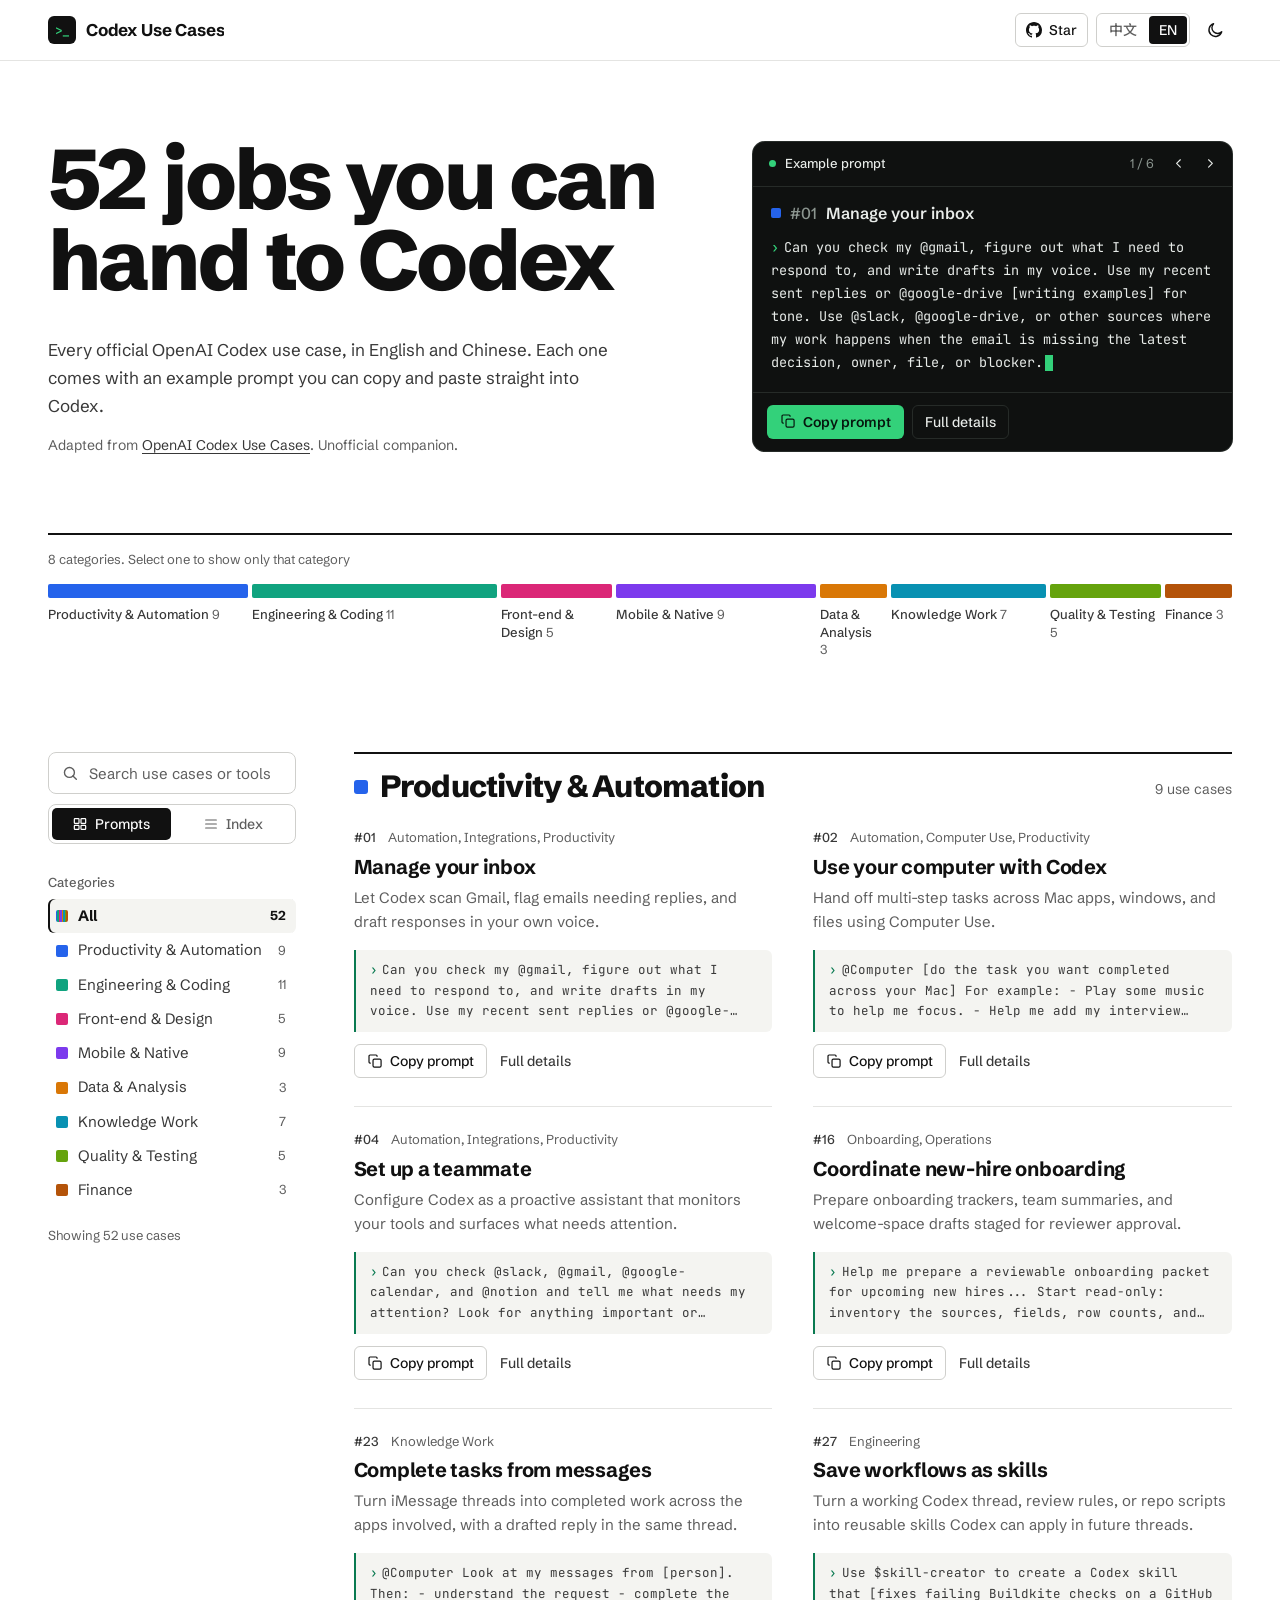
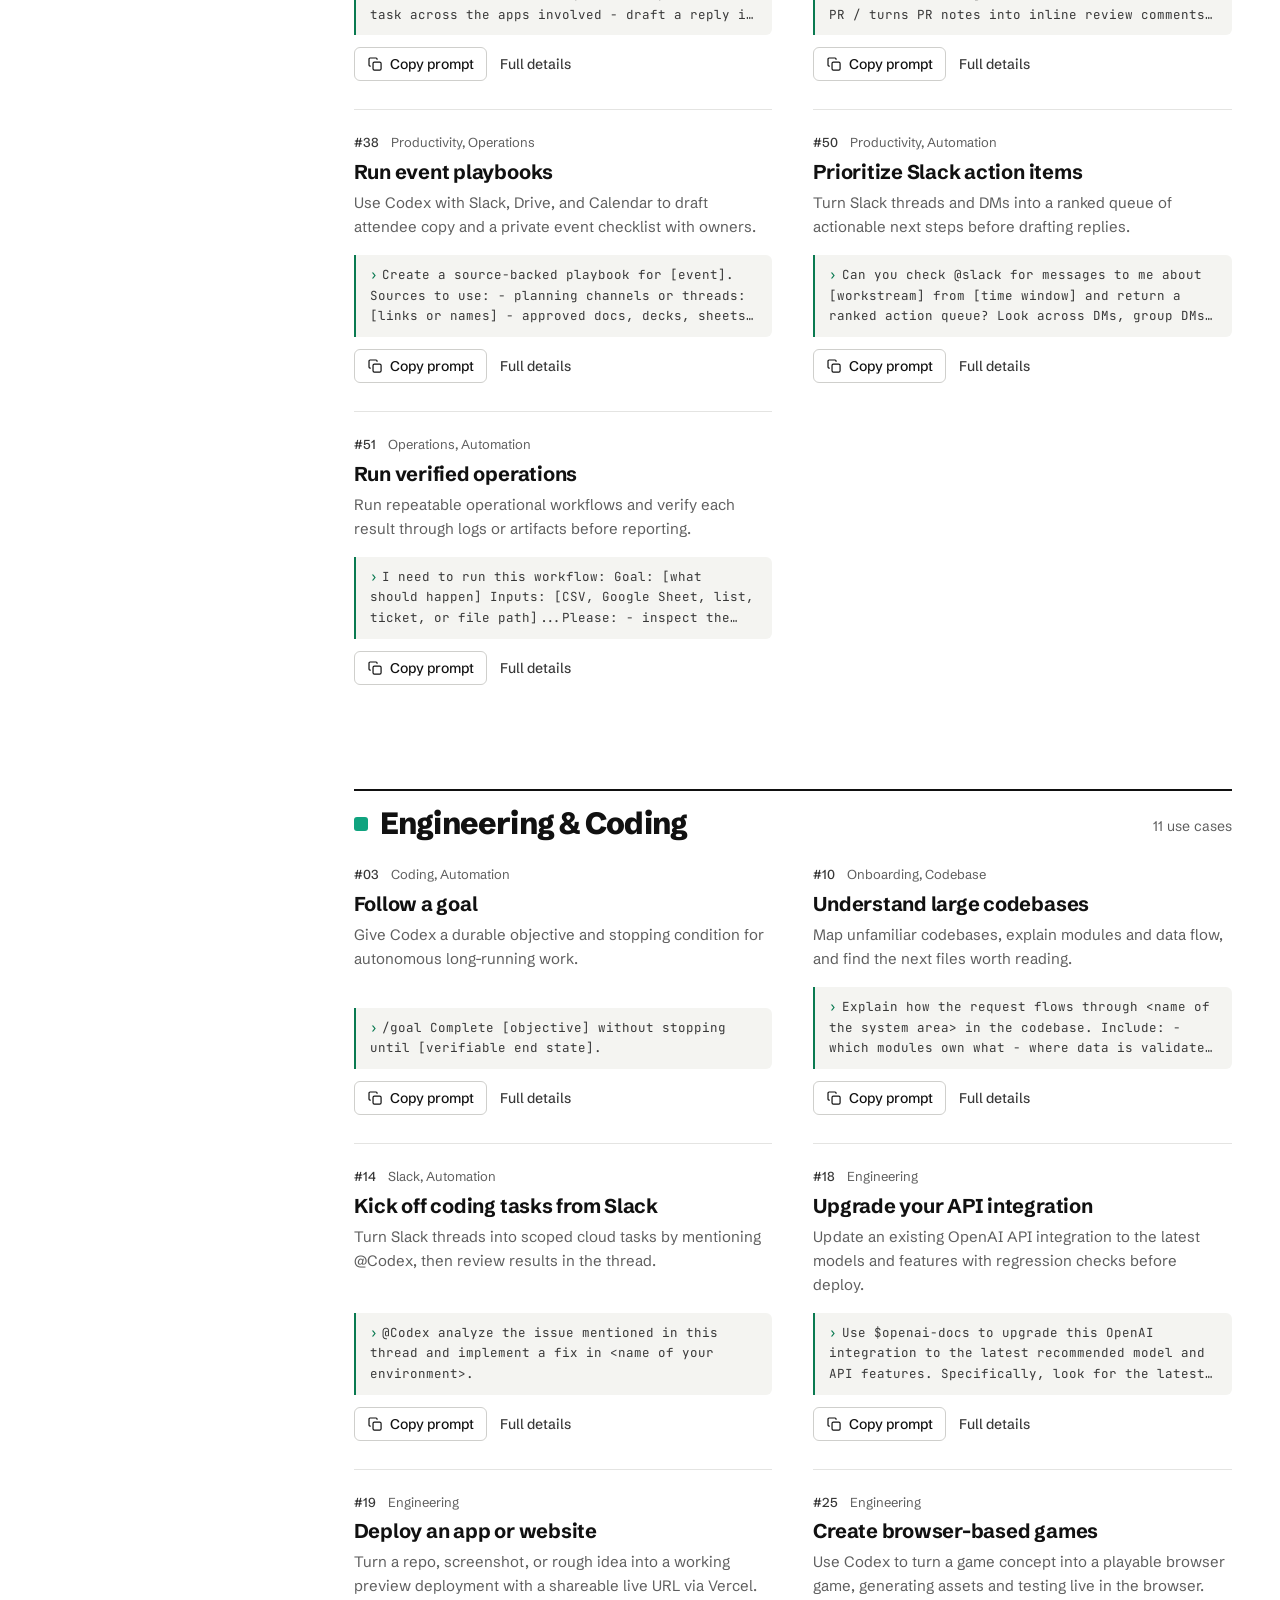
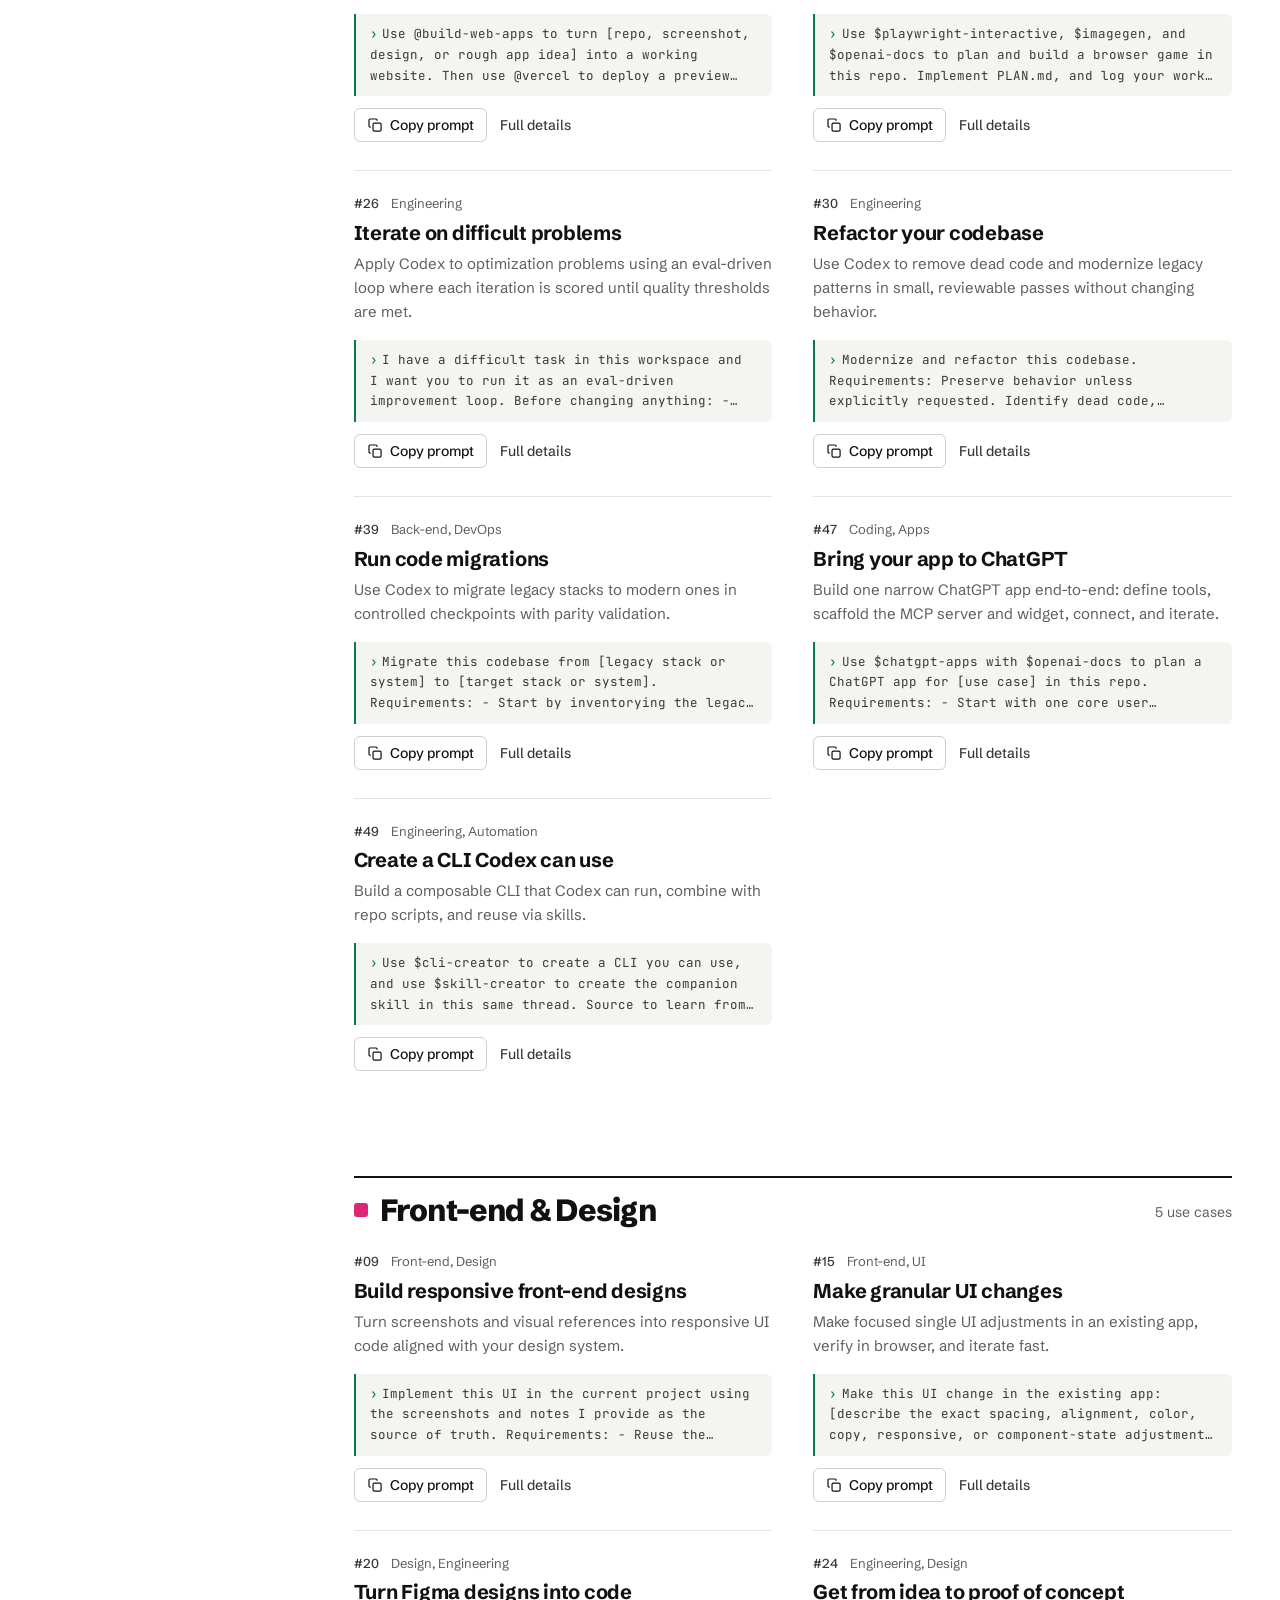
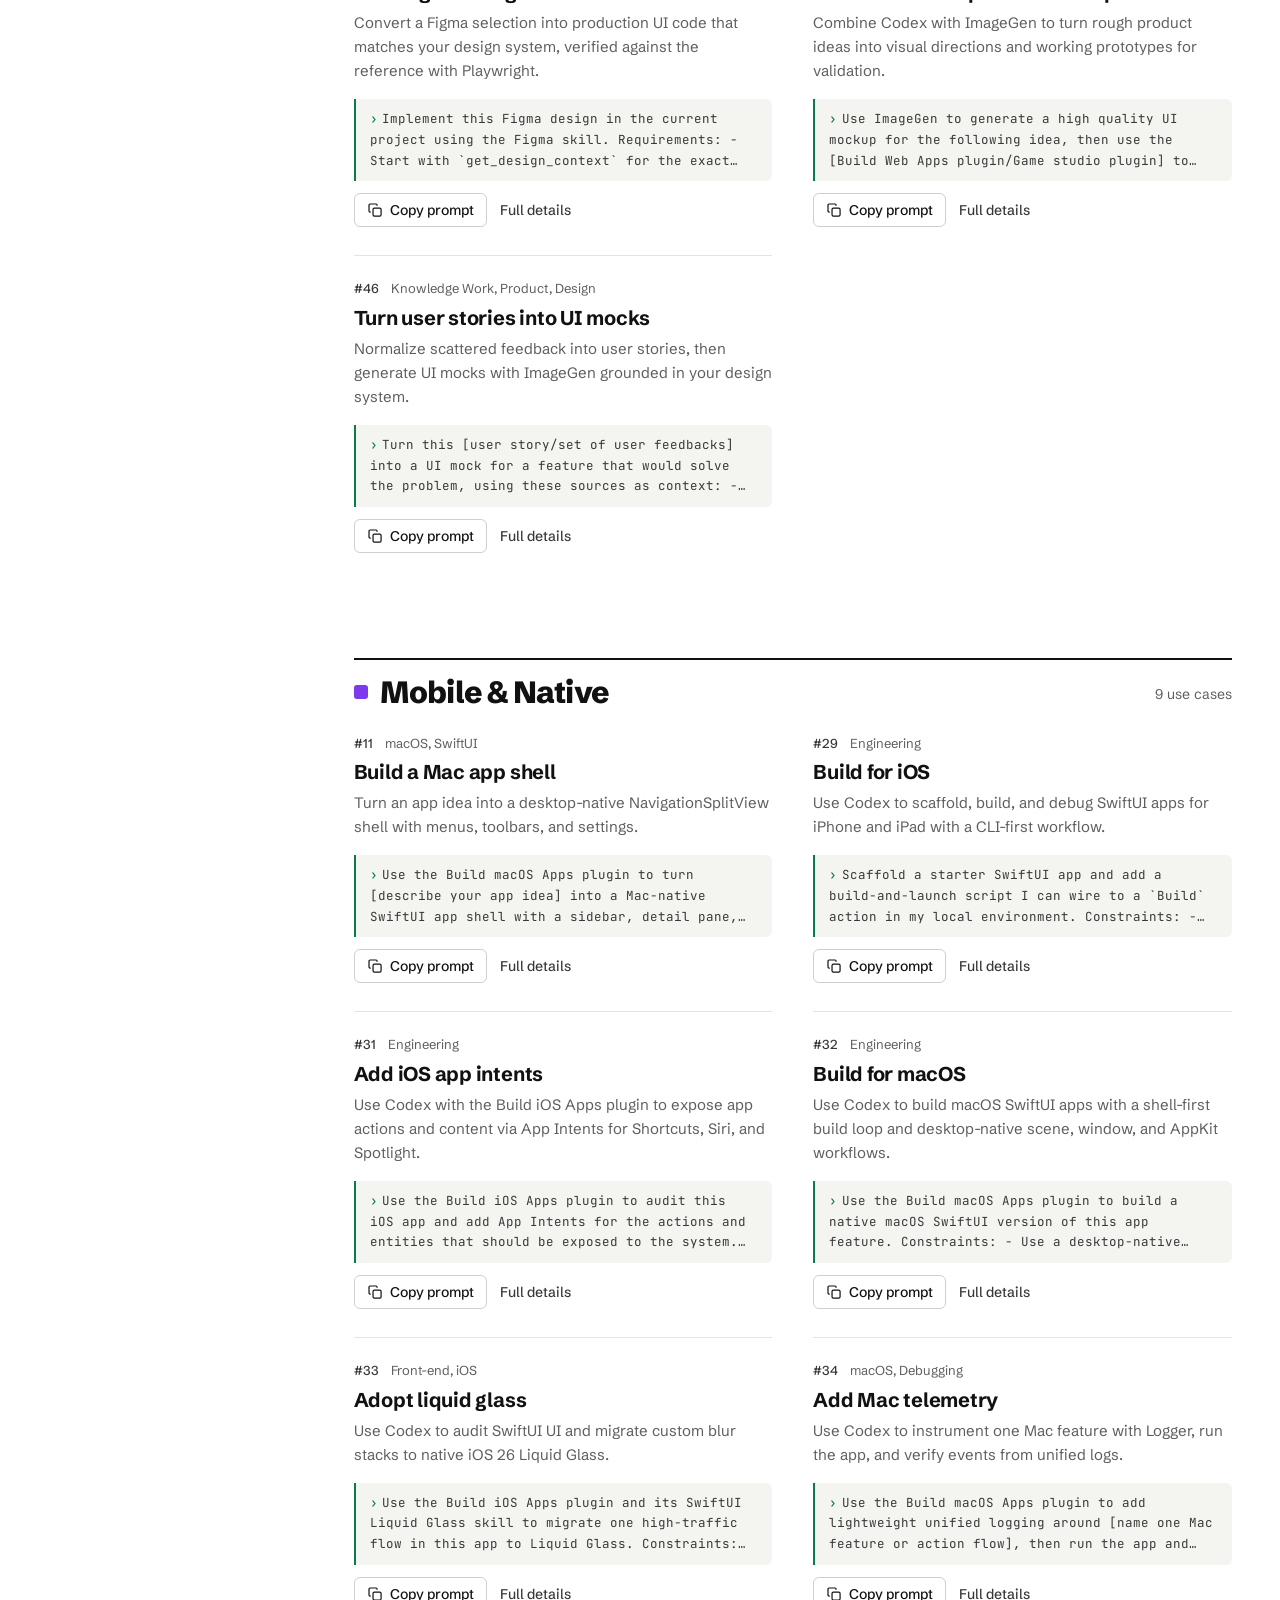
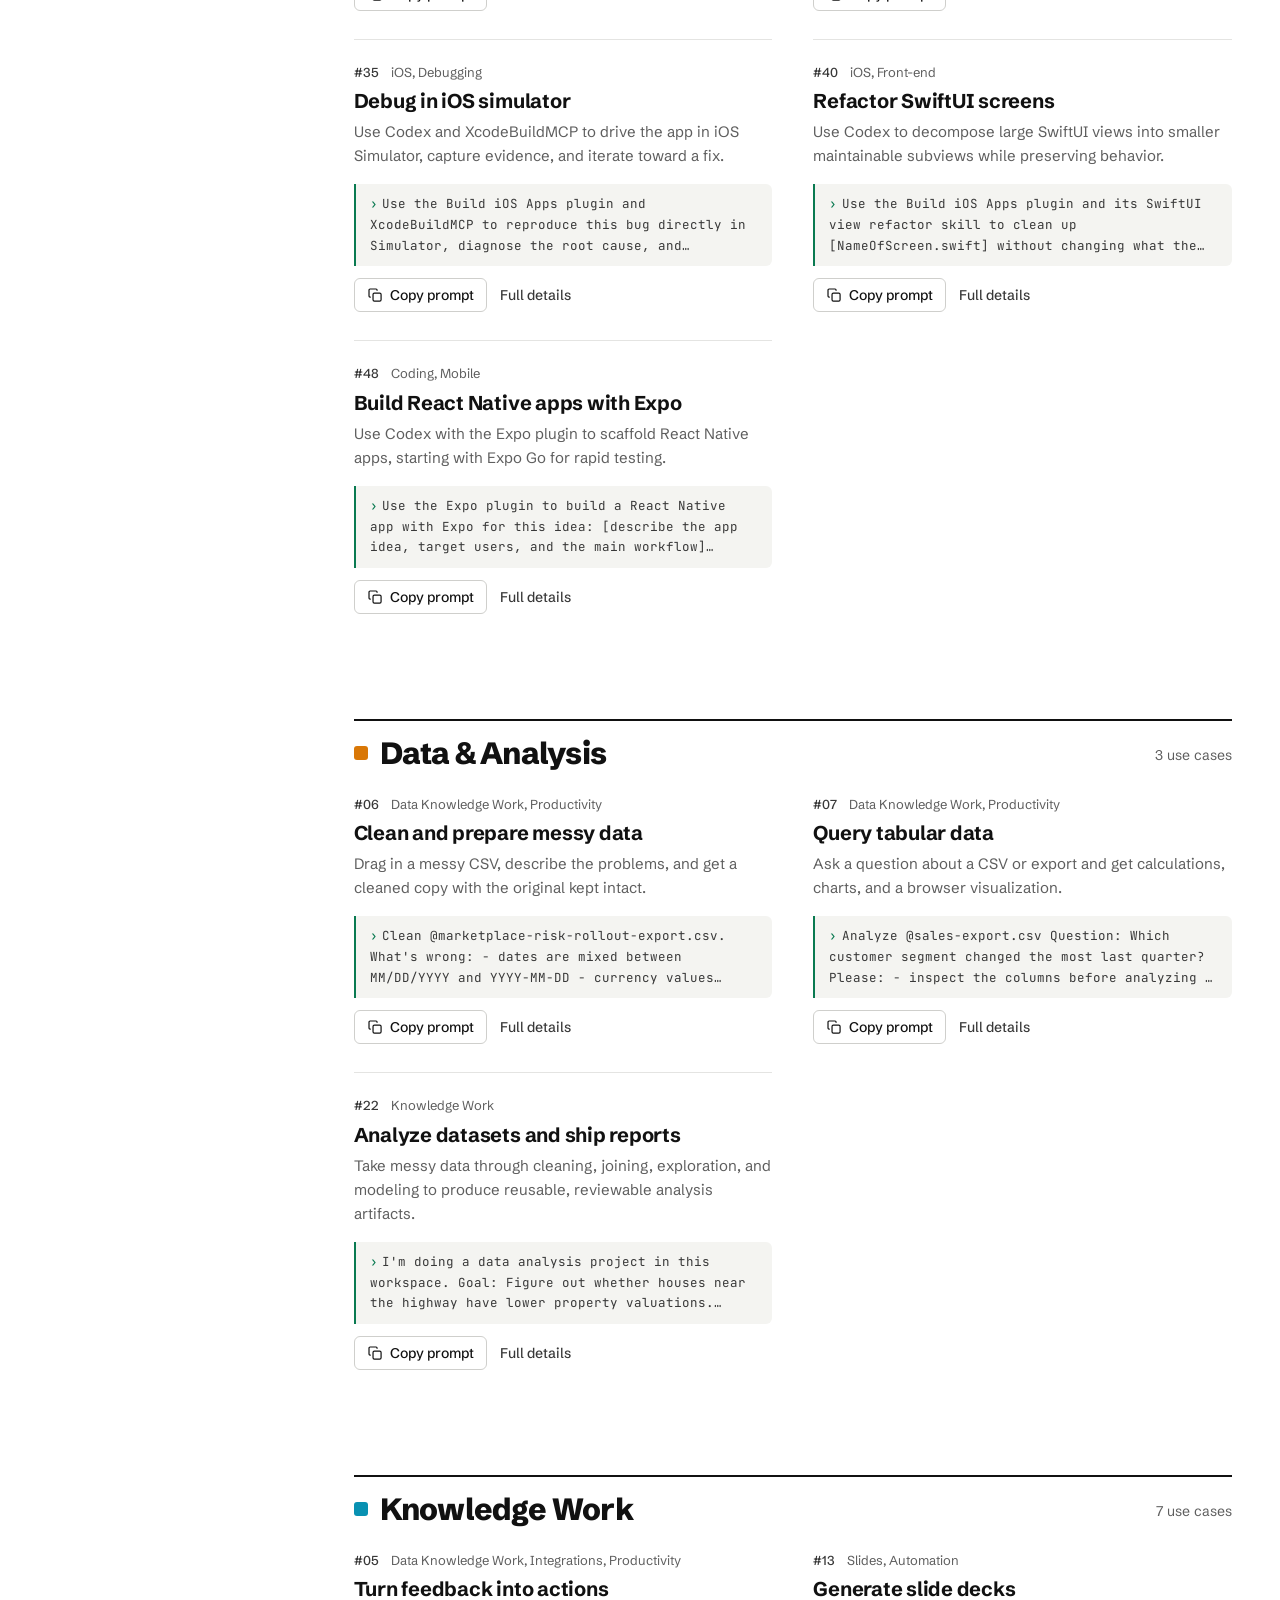
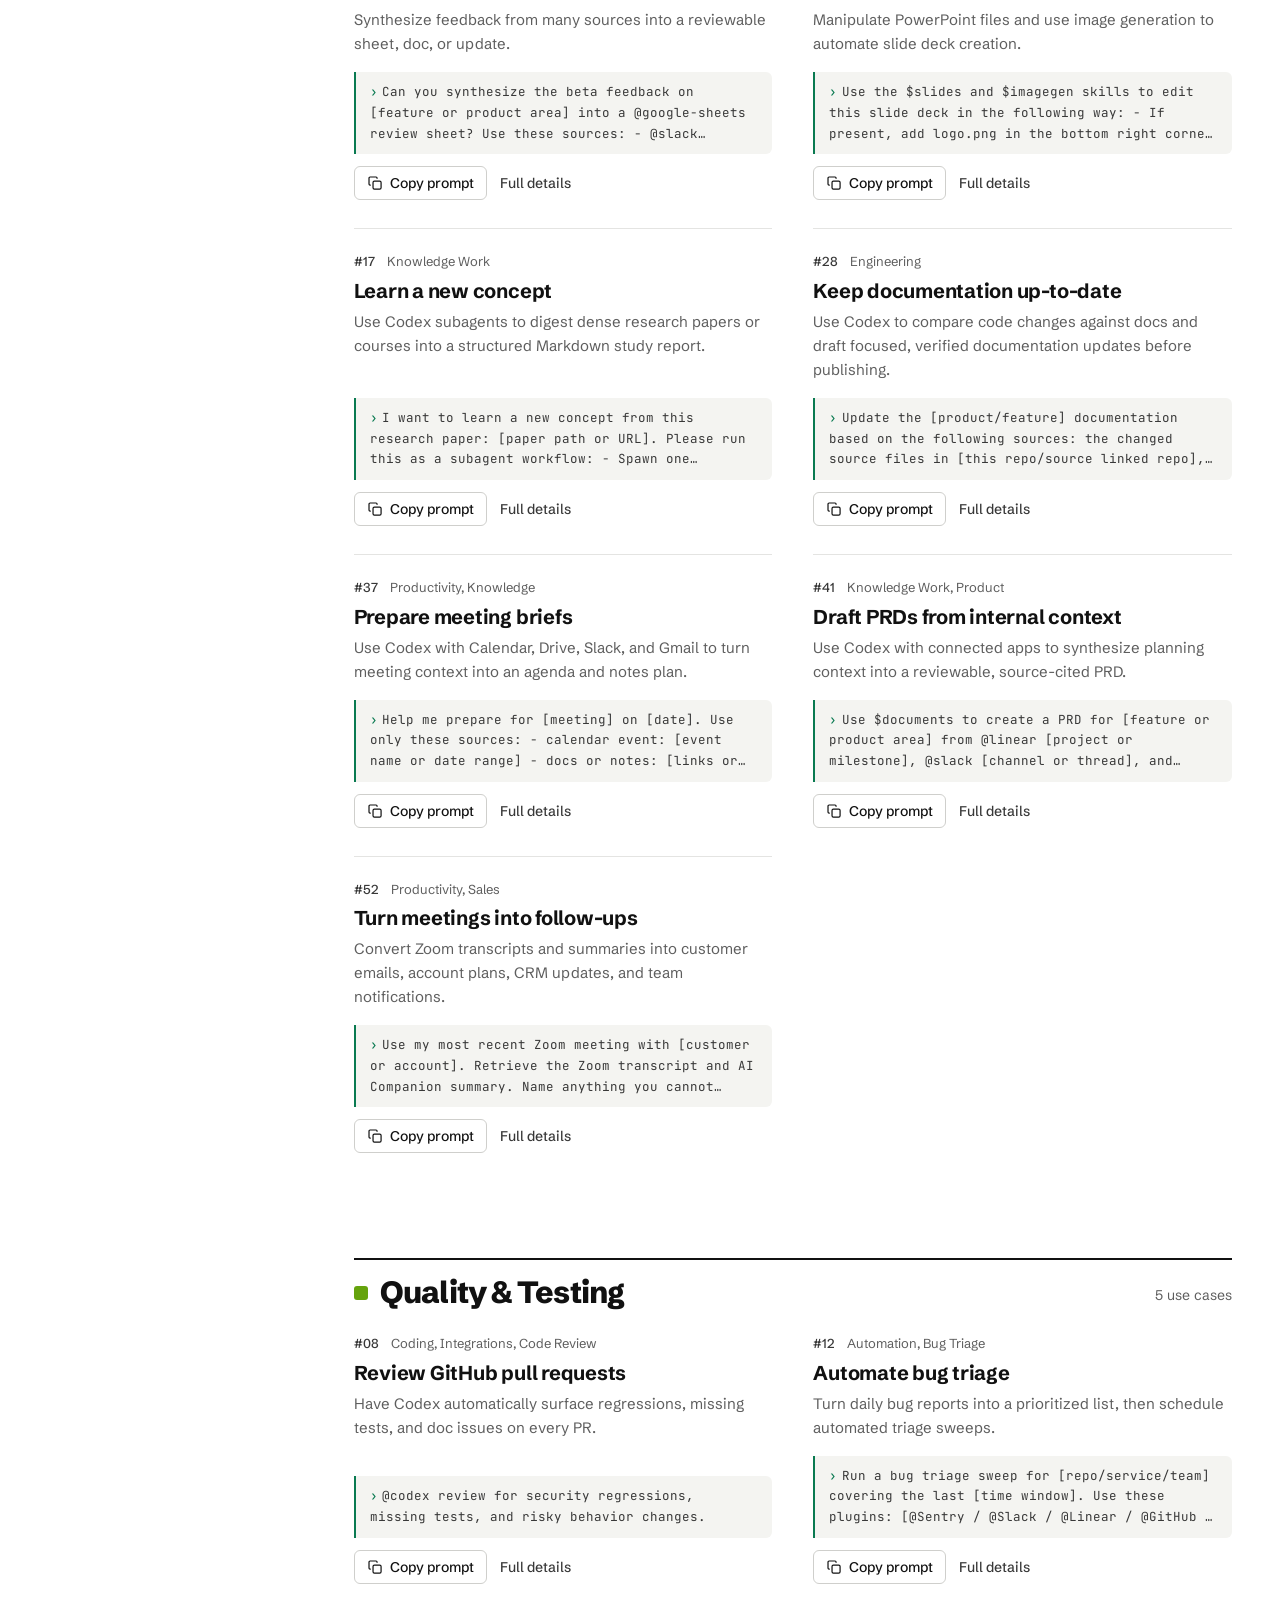
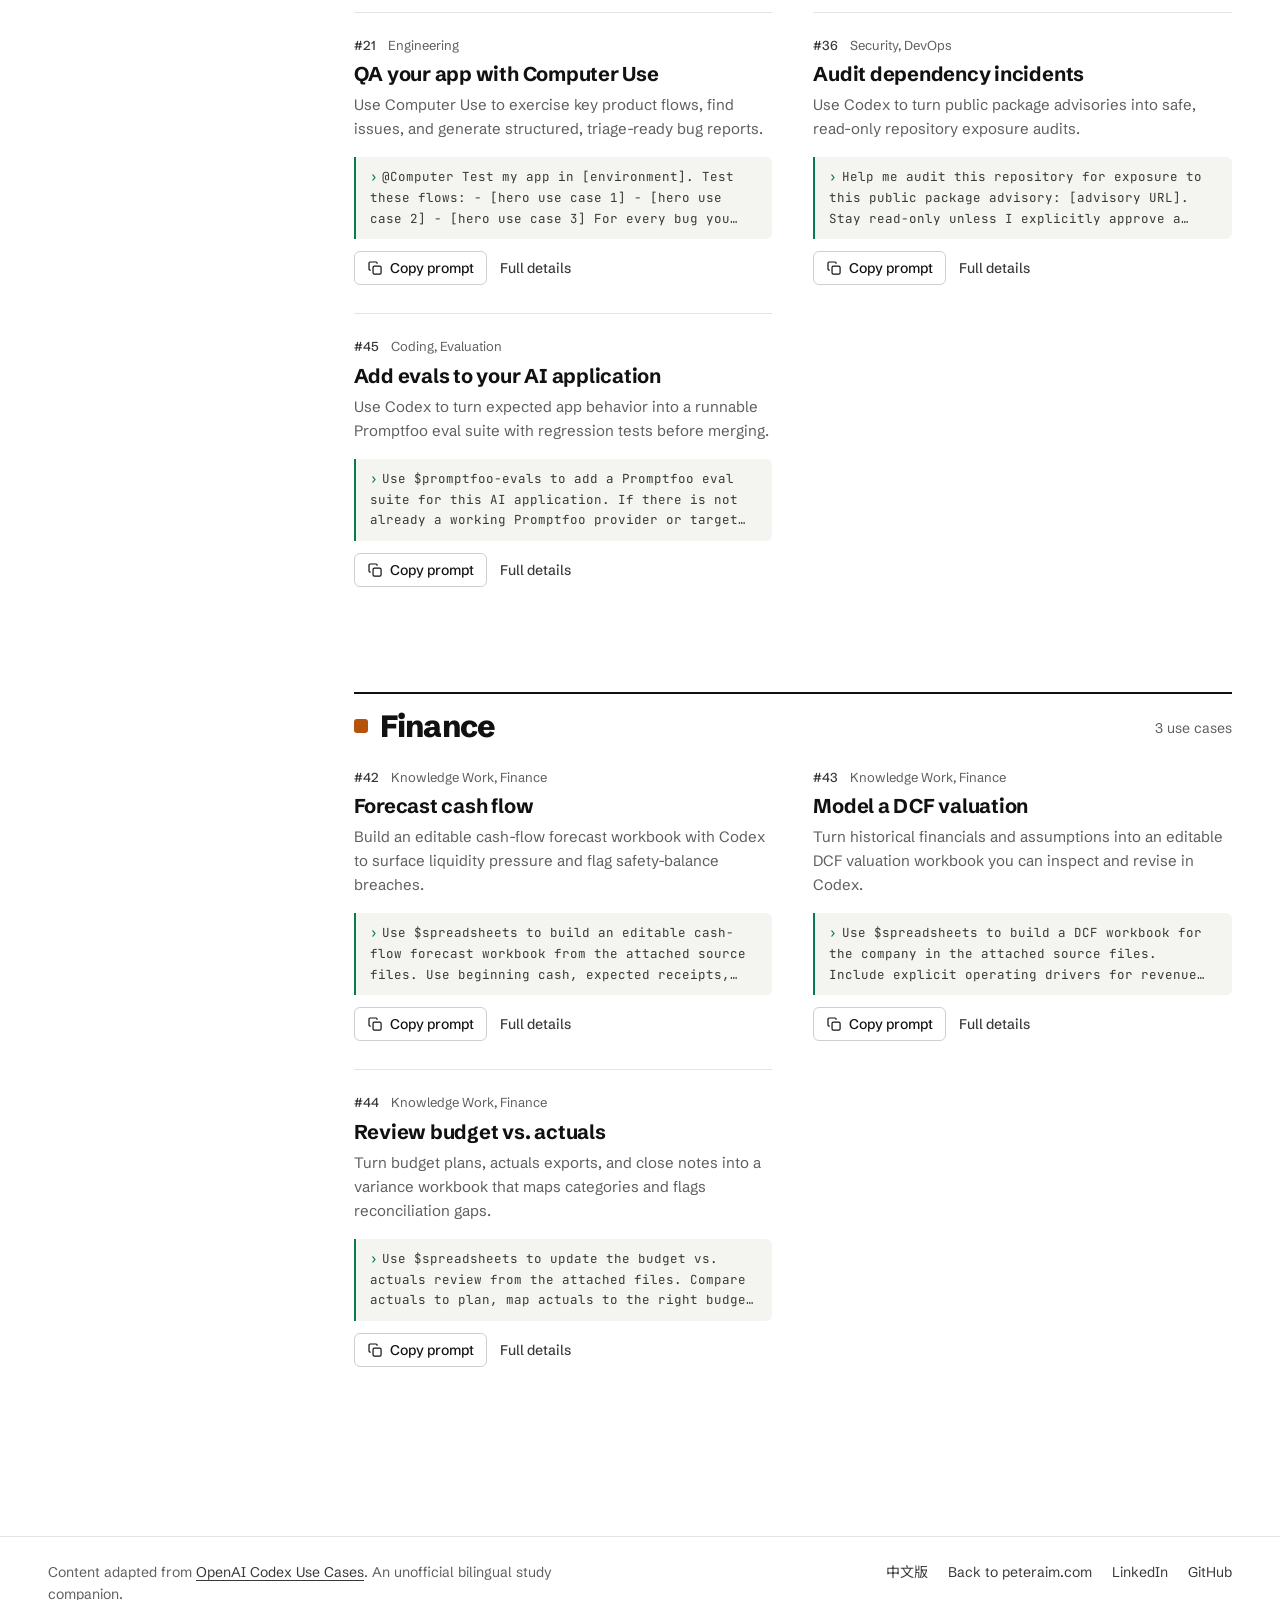
==== commit baa11aee: "feat: 重新產生中英文頁面的靜態內容 兩個頁面裡的 <body> 都換成新版面，由 app.js 在瀏覽器裡實際渲染後寫回檔案，沒有 JS 的訪客與搜尋引擎看到的內容和互動後一致（52 個情境、分" ====
--- a/en/index.html
+++ b/en/index.html
@@ -1,5 +1,5 @@
 <!doctype html>
-<html lang="en" data-theme="light">
+<html lang="en" class="no-js">
 <head>
   <!-- ==== Google Analytics 4 (Measurement ID: G-SX6T85P96R) ==== -->
   <script async src="https://www.googletagmanager.com/gtag/js?id=G-SX6T85P96R"></script>
@@ -12,6 +12,16 @@
 
   <meta charset="utf-8" />
   <meta name="viewport" content="width=device-width, initial-scale=1, viewport-fit=cover" />
+  <script>
+    /* Theme before first paint: saved choice, else the OS setting. */
+    (function () {
+      var d = document.documentElement, t = null;
+      d.className = d.className.replace('no-js', 'js');
+      try { t = localStorage.getItem('codex.theme'); } catch (e) {}
+      if (t !== 'dark' && t !== 'light') t = matchMedia('(prefers-color-scheme: dark)').matches ? 'dark' : 'light';
+      d.setAttribute('data-theme', t);
+    })();
+  </script>
   <link rel="canonical" href="https://codex-use-cases.peteraim.com/en/" />
   <link rel="alternate" hreflang="zh-Hant" href="https://codex-use-cases.peteraim.com/" />
   <link rel="alternate" hreflang="en" href="https://codex-use-cases.peteraim.com/en/" />
@@ -25,607 +35,814 @@
   <meta property="og:description" content="An interactive bilingual (中/EN) gallery of every OpenAI Codex use case." />
   <meta property="og:type" content="website" />
 
-  <!-- Fonts: Material Design 3 (Roboto / Roboto Flex / Material Symbols) + 繁中 Noto Sans TC -->
+  <!-- Fonts: Schibsted Grotesk (Latin) + Noto Sans TC (繁中) + JetBrains Mono (prompts) -->
   <link rel="preconnect" href="https://fonts.googleapis.com" />
   <link rel="preconnect" href="https://fonts.gstatic.com" crossorigin />
-  <link href="https://fonts.googleapis.com/css2?family=Roboto:wght@400;500;700&family=Roboto+Flex:opsz,wght@8..144,400..700&family=Roboto+Mono:wght@400;500&family=Noto+Sans+TC:wght@400;500;700&display=swap" rel="stylesheet" />
-  <link href="https://fonts.googleapis.com/css2?family=Material+Symbols+Rounded:opsz,wght,FILL,GRAD@24,400,0,0&display=swap" rel="stylesheet" />
+  <link href="https://fonts.googleapis.com/css2?family=Schibsted+Grotesk:wght@400;500;700;800&family=Noto+Sans+TC:wght@400;500;700;900&family=JetBrains+Mono:wght@400;500&display=swap" rel="stylesheet" />
 
   <link rel="stylesheet" href="../assets/styles.css" />
-  <link rel="icon" href="data:image/svg+xml,<svg xmlns='http://www.w3.org/2000/svg' viewBox='0 0 100 100'><rect width='100' height='100' rx='24' fill='%230b57d0'/><text x='50' y='68' font-size='56' text-anchor='middle' fill='white' font-family='monospace'>&gt;_</text></svg>" />
+  <link rel="icon" href="data:image/svg+xml,<svg xmlns='http://www.w3.org/2000/svg' viewBox='0 0 100 100'><rect width='100' height='100' rx='18' fill='%23111111'/><text x='50' y='68' font-size='56' text-anchor='middle' fill='%2333d17a' font-family='monospace'>&gt;_</text></svg>" />
+  <meta property="og:image" content="https://codex-use-cases.peteraim.com/og-image.png">
+  <meta property="og:image:width" content="1200">
+  <meta property="og:image:height" content="630">
+  <meta name="twitter:image" content="https://codex-use-cases.peteraim.com/og-image.png">
+  <meta name="twitter:card" content="summary_large_image">
 </head>
 <body>
-  <!-- Top app bar -->
-  <header class="appbar">
-    <div class="appbar__brand">
-      <span class="brand-mark"><span class="material-symbols-rounded">terminal</span></span>
-      <span>
-        <span data-i18n="brand">Codex Use Cases</span><br />
-        <span class="brand-sub" data-i18n="brandSub">52 use cases · bilingual</span>
-      </span>
+  <a class="skip" href="#browse" data-i18n="skip">Skip to the use cases</a>
+
+  <header class="top">
+    <div class="top__in">
+      <a class="brand" href="/en/" aria-label="Codex Use Cases">
+        <span class="brand__mark" aria-hidden="true">&gt;_</span>
+        <span class="brand__name" data-i18n="brand">Codex Use Cases</span>
+      </a>
+      <nav class="top__tools">
+        <a class="ghstar" href="https://github.com/tingwei161803/codex-use-cases" target="_blank" rel="noopener" aria-label="Star on GitHub">
+          <svg class="ico" viewBox="0 0 16 16" aria-hidden="true" fill="currentColor"><path d="M8 0C3.58 0 0 3.58 0 8c0 3.54 2.29 6.53 5.47 7.59.4.07.55-.17.55-.38 0-.19-.01-.82-.01-1.49-2.01.37-2.53-.49-2.69-.94-.09-.23-.48-.94-.82-1.13-.28-.15-.68-.52-.01-.53.63-.01 1.08.58 1.23.82.72 1.21 1.87.87 2.33.66.07-.52.28-.87.51-1.07-1.78-.2-3.64-.89-3.64-3.95 0-.87.31-1.59.82-2.15-.08-.2-.36-1.02.08-2.12 0 0 .67-.21 2.2.82.64-.18 1.32-.27 2-.27.68 0 1.36.09 2 .27 1.53-1.04 2.2-.82 2.2-.82.44 1.1.16 1.92.08 2.12.51.56.82 1.27.82 2.15 0 3.07-1.87 3.75-3.65 3.95.29.25.54.73.54 1.48 0 1.07-.01 1.93-.01 2.2 0 .21.15.46.55.38A8.013 8.013 0 0016 8c0-4.42-3.58-8-8-8z"></path></svg>
+          <span class="ghstar__text">Star</span>
+          <span class="ghstar__count" id="gh-count" hidden=""></span>
+        </a>
+        <div class="lang" role="group" aria-label="Language">
+          <a id="lang-zh" href="/" hreflang="zh-Hant" lang="zh-Hant" rel="alternate" aria-current="false">中文</a>
+          <a id="lang-en" href="/en/" hreflang="en" lang="en" rel="alternate" aria-current="page">EN</a>
+        </div>
+        <button class="icon-btn needs-js" id="theme-toggle" type="button" aria-label="Switch to dark" title="Switch to dark"><svg class="ico" viewBox="0 0 24 24" aria-hidden="true" fill="none" stroke="currentColor" stroke-width="1.8" stroke-linecap="round" stroke-linejoin="round"><path d="M20.5 14.1A8.5 8.5 0 1 1 9.9 3.5a6.6 6.6 0 0 0 10.6 10.6Z"></path></svg></button>
+      </nav>
     </div>
-
-    <a class="ghstar ripple-host" href="https://github.com/tingwei161803/codex-use-cases" target="_blank" rel="noopener" aria-label="Star on GitHub">
-      <svg class="ghstar__logo" viewBox="0 0 16 16" aria-hidden="true" fill="currentColor"><path d="M8 0C3.58 0 0 3.58 0 8c0 3.54 2.29 6.53 5.47 7.59.4.07.55-.17.55-.38 0-.19-.01-.82-.01-1.49-2.01.37-2.53-.49-2.69-.94-.09-.23-.48-.94-.82-1.13-.28-.15-.68-.52-.01-.53.63-.01 1.08.58 1.23.82.72 1.21 1.87.87 2.33.66.07-.52.28-.87.51-1.07-1.78-.2-3.64-.89-3.64-3.95 0-.87.31-1.59.82-2.15-.08-.2-.36-1.02.08-2.12 0 0 .67-.21 2.2.82.64-.18 1.32-.27 2-.27.68 0 1.36.09 2 .27 1.53-1.04 2.2-.82 2.2-.82.44 1.1.16 1.92.08 2.12.51.56.82 1.27.82 2.15 0 3.07-1.87 3.75-3.65 3.95.29.25.54.73.54 1.48 0 1.07-.01 1.93-.01 2.2 0 .21.15.46.55.38A8.013 8.013 0 0016 8c0-4.42-3.58-8-8-8z"></path></svg>
-      <span class="ghstar__star" aria-hidden="true">★</span>
-      <span class="ghstar__text">Star</span>
-      <span class="ghstar__count" id="gh-count" hidden></span>
-    </a>
-
-    <div class="seg" role="group" aria-label="Language">
-      <a id="lang-zh" href="/" hreflang="zh-Hant" lang="zh-Hant" rel="alternate"><span class="lbl">中文</span></a>
-      <a id="lang-en" href="/en/" hreflang="en" lang="en" rel="alternate"><span class="lbl">EN</span></a>
+  </header>
+
+  <section class="hero wrap">
+    <div class="hero__text">
+      <h1 data-i18n-html="heroTitle">52 jobs you can hand to Codex</h1>
+      <p class="hero__desc" data-i18n="heroDesc">Every official OpenAI Codex use case, in English and Chinese. Each one comes with an example prompt you can copy and paste straight into Codex.</p>
+      <p class="hero__src" data-i18n-html="heroSource">Adapted from <a href="https://developers.openai.com/codex/use-cases" target="_blank" rel="noopener">OpenAI Codex Use Cases</a>. Unofficial companion.</p>
     </div>
-    <button class="icon-btn ripple-host" id="theme-toggle" aria-label="Toggle theme" title="Switch to dark">
-      <span class="material-symbols-rounded" id="theme-icon">dark_mode</span>
-    </button>
-  </header>
-
-  <!-- Hero -->
-  <section class="hero">
-    <span class="hero__eyebrow"><span class="dot"></span><span data-i18n="eyebrow">Sourced from OpenAI docs</span></span>
-    <h1 data-i18n-html="heroTitle">Everything you can do with <span class="grad">Codex</span></h1>
-    <p data-i18n="heroDesc">Every official OpenAI Codex use case, gathered into one interactive, searchable, bilingual (中 / EN) gallery. Open any card to see what it does, when to reach for it, and a copy-ready example prompt.</p>
-    <div class="hero__stats">
-      <div class="hero__stat"><b id="stat-total">52</b><span data-i18n="statCases">Use cases</span></div>
-      <div class="hero__stat"><b id="stat-cats">8</b><span data-i18n="statCats">Categories</span></div>
-      <div class="hero__stat"><b>2</b><span data-i18n="statLang">Languages</span></div>
+    <div class="term term--hero" id="term">
+      <div class="term__bar">
+        <span class="term__label">Example prompt</span>
+        <span class="term__pos" aria-live="polite">1 / 6</span>
+        <button class="term__step" type="button" data-feat="-1" aria-label="Previous example"><svg class="ico" viewBox="0 0 24 24" aria-hidden="true" fill="none" stroke="currentColor" stroke-width="1.8" stroke-linecap="round" stroke-linejoin="round"><path d="m15 18-6-6 6-6"></path></svg></button>
+        <button class="term__step" type="button" data-feat="1" aria-label="Next example"><svg class="ico" viewBox="0 0 24 24" aria-hidden="true" fill="none" stroke="currentColor" stroke-width="1.8" stroke-linecap="round" stroke-linejoin="round"><path d="m9 18 6-6-6-6"></path></svg></button>
+      </div>
+      <a class="term__title" href="#manage-your-inbox" data-open="manage-your-inbox" style="--cat:var(--c-productivity)">
+        <span class="sw" aria-hidden="true"></span><span class="term__num">#01</span>Manage your inbox
+      </a>
+      <pre class="term__body"><span class="term__caret" aria-hidden="true">›</span>Can you check my @gmail, figure out what I need to respond to, and write drafts in my voice. Use my recent sent replies or @google-drive [writing examples] for tone. Use @slack, @google-drive, or other sources where my work happens when the email is missing the latest decision, owner, file, or blocker.<span class="term__cursor" aria-hidden="true"></span></pre>
+      <div class="term__foot">
+        <button class="btn btn--go needs-js" type="button" data-copy="manage-your-inbox"><svg class="ico" viewBox="0 0 24 24" aria-hidden="true" fill="none" stroke="currentColor" stroke-width="1.8" stroke-linecap="round" stroke-linejoin="round"><rect x="9" y="9" width="12" height="12" rx="2"></rect><path d="M5 15H4.5A1.5 1.5 0 0 1 3 13.5v-9A1.5 1.5 0 0 1 4.5 3h9A1.5 1.5 0 0 1 15 4.5V5"></path></svg><span>Copy prompt</span></button>
+        <a class="btn btn--ghost" href="#manage-your-inbox" data-open="manage-your-inbox">Full details</a>
+      </div></div>
+    <div class="dist">
+      <p class="dist__label" id="dist-label">8 categories. Select one to show only that category</p>
+      <div class="dist__bar" id="dist">
+      <button class="dist__seg" type="button" data-cat="productivity" aria-pressed="false" style="--cat:var(--c-productivity); flex-grow:9">
+        <span class="dist__fill" aria-hidden="true"></span>
+        <span class="dist__txt"><span class="dist__name">Productivity &amp; Automation</span> <span class="dist__n">9</span></span>
+      </button>
+      <button class="dist__seg" type="button" data-cat="coding" aria-pressed="false" style="--cat:var(--c-coding); flex-grow:11">
+        <span class="dist__fill" aria-hidden="true"></span>
+        <span class="dist__txt"><span class="dist__name">Engineering &amp; Coding</span> <span class="dist__n">11</span></span>
+      </button>
+      <button class="dist__seg" type="button" data-cat="frontend" aria-pressed="false" style="--cat:var(--c-frontend); flex-grow:5">
+        <span class="dist__fill" aria-hidden="true"></span>
+        <span class="dist__txt"><span class="dist__name">Front-end &amp; Design</span> <span class="dist__n">5</span></span>
+      </button>
+      <button class="dist__seg" type="button" data-cat="mobile" aria-pressed="false" style="--cat:var(--c-mobile); flex-grow:9">
+        <span class="dist__fill" aria-hidden="true"></span>
+        <span class="dist__txt"><span class="dist__name">Mobile &amp; Native</span> <span class="dist__n">9</span></span>
+      </button>
+      <button class="dist__seg" type="button" data-cat="data" aria-pressed="false" style="--cat:var(--c-data); flex-grow:3">
+        <span class="dist__fill" aria-hidden="true"></span>
+        <span class="dist__txt"><span class="dist__name">Data &amp; Analysis</span> <span class="dist__n">3</span></span>
+      </button>
+      <button class="dist__seg" type="button" data-cat="knowledge" aria-pressed="false" style="--cat:var(--c-knowledge); flex-grow:7">
+        <span class="dist__fill" aria-hidden="true"></span>
+        <span class="dist__txt"><span class="dist__name">Knowledge Work</span> <span class="dist__n">7</span></span>
+      </button>
+      <button class="dist__seg" type="button" data-cat="quality" aria-pressed="false" style="--cat:var(--c-quality); flex-grow:5">
+        <span class="dist__fill" aria-hidden="true"></span>
+        <span class="dist__txt"><span class="dist__name">Quality &amp; Testing</span> <span class="dist__n">5</span></span>
+      </button>
+      <button class="dist__seg" type="button" data-cat="finance" aria-pressed="false" style="--cat:var(--c-finance); flex-grow:3">
+        <span class="dist__fill" aria-hidden="true"></span>
+        <span class="dist__txt"><span class="dist__name">Finance</span> <span class="dist__n">3</span></span>
+      </button></div>
     </div>
   </section>
 
-  <!-- Controls -->
-  <section class="controls">
-    <div class="search ripple-host">
-      <span class="material-symbols-rounded">search</span>
-      <input id="search" type="search" autocomplete="off" />
-      <button class="icon-btn search__clear" id="search-clear" aria-label="Clear">
-        <span class="material-symbols-rounded">close</span>
-      </button>
-    </div>
-    <div class="chips" id="chips" role="group" aria-label="Categories"></div>
-  </section>
-
-  <!-- Card grid -->
-  <main class="grid" id="grid" aria-live="polite">
-<button class="card" data-slug="manage-your-inbox" style="--cat:var(--c-productivity); animation-delay:0ms">
-        <div class="card__top">
-          <span class="cat-pill"><span class="ic"></span>Productivity &amp; Automation</span>
-          <span class="card__num">#01</span>
-        </div>
-        <h3>Manage your inbox</h3>
-        <p>Let Codex scan Gmail, flag emails needing replies, and draft responses in your own voice.</p>
-        <div class="card__tags"><span class="tag">Automation</span><span class="tag">Integrations</span><span class="tag">Productivity</span></div>
-        <span class="card__cta">View details<span class="material-symbols-rounded">arrow_forward</span></span>
-      </button>
-      <button class="card" data-slug="use-your-computer-with-codex" style="--cat:var(--c-productivity); animation-delay:28ms">
-        <div class="card__top">
-          <span class="cat-pill"><span class="ic"></span>Productivity &amp; Automation</span>
-          <span class="card__num">#02</span>
-        </div>
-        <h3>Use your computer with Codex</h3>
-        <p>Hand off multi-step tasks across Mac apps, windows, and files using Computer Use.</p>
-        <div class="card__tags"><span class="tag">Automation</span><span class="tag">Computer Use</span><span class="tag">Productivity</span></div>
-        <span class="card__cta">View details<span class="material-symbols-rounded">arrow_forward</span></span>
-      </button>
-      <button class="card" data-slug="follow-goals" style="--cat:var(--c-coding); animation-delay:56ms">
-        <div class="card__top">
-          <span class="cat-pill"><span class="ic"></span>Engineering &amp; Coding</span>
-          <span class="card__num">#03</span>
-        </div>
-        <h3>Follow a goal</h3>
-        <p>Give Codex a durable objective and stopping condition for autonomous long-running work.</p>
-        <div class="card__tags"><span class="tag">Coding</span><span class="tag">Automation</span></div>
-        <span class="card__cta">View details<span class="material-symbols-rounded">arrow_forward</span></span>
-      </button>
-      <button class="card" data-slug="proactive-teammate" style="--cat:var(--c-productivity); animation-delay:84ms">
-        <div class="card__top">
-          <span class="cat-pill"><span class="ic"></span>Productivity &amp; Automation</span>
-          <span class="card__num">#04</span>
-        </div>
-        <h3>Set up a teammate</h3>
-        <p>Configure Codex as a proactive assistant that monitors your tools and surfaces what needs attention.</p>
-        <div class="card__tags"><span class="tag">Automation</span><span class="tag">Integrations</span><span class="tag">Productivity</span></div>
-        <span class="card__cta">View details<span class="material-symbols-rounded">arrow_forward</span></span>
-      </button>
-      <button class="card" data-slug="feedback-synthesis" style="--cat:var(--c-knowledge); animation-delay:112ms">
-        <div class="card__top">
-          <span class="cat-pill"><span class="ic"></span>Knowledge Work</span>
-          <span class="card__num">#05</span>
-        </div>
-        <h3>Turn feedback into actions</h3>
-        <p>Synthesize feedback from many sources into a reviewable sheet, doc, or update.</p>
-        <div class="card__tags"><span class="tag">Data Knowledge Work</span><span class="tag">Integrations</span><span class="tag">Productivity</span></div>
-        <span class="card__cta">View details<span class="material-symbols-rounded">arrow_forward</span></span>
-      </button>
-      <button class="card" data-slug="clean-messy-data" style="--cat:var(--c-data); animation-delay:140ms">
-        <div class="card__top">
-          <span class="cat-pill"><span class="ic"></span>Data &amp; Analysis</span>
-          <span class="card__num">#06</span>
-        </div>
-        <h3>Clean and prepare messy data</h3>
-        <p>Drag in a messy CSV, describe the problems, and get a cleaned copy with the original kept intact.</p>
-        <div class="card__tags"><span class="tag">Data Knowledge Work</span><span class="tag">Productivity</span></div>
-        <span class="card__cta">View details<span class="material-symbols-rounded">arrow_forward</span></span>
-      </button>
-      <button class="card" data-slug="analyze-data-export" style="--cat:var(--c-data); animation-delay:168ms">
-        <div class="card__top">
-          <span class="cat-pill"><span class="ic"></span>Data &amp; Analysis</span>
-          <span class="card__num">#07</span>
-        </div>
-        <h3>Query tabular data</h3>
-        <p>Ask a question about a CSV or export and get calculations, charts, and a browser visualization.</p>
-        <div class="card__tags"><span class="tag">Data Knowledge Work</span><span class="tag">Productivity</span></div>
-        <span class="card__cta">View details<span class="material-symbols-rounded">arrow_forward</span></span>
-      </button>
-      <button class="card" data-slug="github-code-reviews" style="--cat:var(--c-quality); animation-delay:196ms">
-        <div class="card__top">
-          <span class="cat-pill"><span class="ic"></span>Quality &amp; Testing</span>
-          <span class="card__num">#08</span>
-        </div>
-        <h3>Review GitHub pull requests</h3>
-        <p>Have Codex automatically surface regressions, missing tests, and doc issues on every PR.</p>
-        <div class="card__tags"><span class="tag">Coding</span><span class="tag">Integrations</span><span class="tag">Code Review</span></div>
-        <span class="card__cta">View details<span class="material-symbols-rounded">arrow_forward</span></span>
-      </button>
-      <button class="card" data-slug="frontend-designs" style="--cat:var(--c-frontend); animation-delay:224ms">
-        <div class="card__top">
-          <span class="cat-pill"><span class="ic"></span>Front-end &amp; Design</span>
-          <span class="card__num">#09</span>
-        </div>
-        <h3>Build responsive front-end designs</h3>
-        <p>Turn screenshots and visual references into responsive UI code aligned with your design system.</p>
-        <div class="card__tags"><span class="tag">Front-end</span><span class="tag">Design</span></div>
-        <span class="card__cta">View details<span class="material-symbols-rounded">arrow_forward</span></span>
-      </button>
-      <button class="card" data-slug="codebase-onboarding" style="--cat:var(--c-coding); animation-delay:252ms">
-        <div class="card__top">
-          <span class="cat-pill"><span class="ic"></span>Engineering &amp; Coding</span>
-          <span class="card__num">#10</span>
-        </div>
-        <h3>Understand large codebases</h3>
-        <p>Map unfamiliar codebases, explain modules and data flow, and find the next files worth reading.</p>
-        <div class="card__tags"><span class="tag">Onboarding</span><span class="tag">Codebase</span></div>
-        <span class="card__cta">View details<span class="material-symbols-rounded">arrow_forward</span></span>
-      </button>
-      <button class="card" data-slug="macos-sidebar-detail-inspector" style="--cat:var(--c-mobile); animation-delay:280ms">
-        <div class="card__top">
-          <span class="cat-pill"><span class="ic"></span>Mobile &amp; Native</span>
-          <span class="card__num">#11</span>
-        </div>
-        <h3>Build a Mac app shell</h3>
-        <p>Turn an app idea into a desktop-native NavigationSplitView shell with menus, toolbars, and settings.</p>
-        <div class="card__tags"><span class="tag">macOS</span><span class="tag">SwiftUI</span></div>
-        <span class="card__cta">View details<span class="material-symbols-rounded">arrow_forward</span></span>
-      </button>
-      <button class="card" data-slug="automation-bug-triage" style="--cat:var(--c-quality); animation-delay:308ms">
-        <div class="card__top">
-          <span class="cat-pill"><span class="ic"></span>Quality &amp; Testing</span>
-          <span class="card__num">#12</span>
-        </div>
-        <h3>Automate bug triage</h3>
-        <p>Turn daily bug reports into a prioritized list, then schedule automated triage sweeps.</p>
-        <div class="card__tags"><span class="tag">Automation</span><span class="tag">Bug Triage</span></div>
-        <span class="card__cta">View details<span class="material-symbols-rounded">arrow_forward</span></span>
-      </button>
-      <button class="card" data-slug="generate-slide-decks" style="--cat:var(--c-knowledge); animation-delay:336ms">
-        <div class="card__top">
-          <span class="cat-pill"><span class="ic"></span>Knowledge Work</span>
-          <span class="card__num">#13</span>
-        </div>
-        <h3>Generate slide decks</h3>
-        <p>Manipulate PowerPoint files and use image generation to automate slide deck creation.</p>
-        <div class="card__tags"><span class="tag">Slides</span><span class="tag">Automation</span></div>
-        <span class="card__cta">View details<span class="material-symbols-rounded">arrow_forward</span></span>
-      </button>
-      <button class="card" data-slug="slack-coding-tasks" style="--cat:var(--c-coding); animation-delay:336ms">
-        <div class="card__top">
-          <span class="cat-pill"><span class="ic"></span>Engineering &amp; Coding</span>
-          <span class="card__num">#14</span>
-        </div>
-        <h3>Kick off coding tasks from Slack</h3>
-        <p>Turn Slack threads into scoped cloud tasks by mentioning @Codex, then review results in the thread.</p>
-        <div class="card__tags"><span class="tag">Slack</span><span class="tag">Automation</span></div>
-        <span class="card__cta">View details<span class="material-symbols-rounded">arrow_forward</span></span>
-      </button>
-      <button class="card" data-slug="make-granular-ui-changes" style="--cat:var(--c-frontend); animation-delay:336ms">
-        <div class="card__top">
-          <span class="cat-pill"><span class="ic"></span>Front-end &amp; Design</span>
-          <span class="card__num">#15</span>
-        </div>
-        <h3>Make granular UI changes</h3>
-        <p>Make focused single UI adjustments in an existing app, verify in browser, and iterate fast.</p>
-        <div class="card__tags"><span class="tag">Front-end</span><span class="tag">UI</span></div>
-        <span class="card__cta">View details<span class="material-symbols-rounded">arrow_forward</span></span>
-      </button>
-      <button class="card" data-slug="new-hire-onboarding" style="--cat:var(--c-productivity); animation-delay:336ms">
-        <div class="card__top">
-          <span class="cat-pill"><span class="ic"></span>Productivity &amp; Automation</span>
-          <span class="card__num">#16</span>
-        </div>
-        <h3>Coordinate new-hire onboarding</h3>
-        <p>Prepare onboarding trackers, team summaries, and welcome-space drafts staged for reviewer approval.</p>
-        <div class="card__tags"><span class="tag">Onboarding</span><span class="tag">Operations</span></div>
-        <span class="card__cta">View details<span class="material-symbols-rounded">arrow_forward</span></span>
-      </button>
-      <button class="card" data-slug="learn-a-new-concept" style="--cat:var(--c-knowledge); animation-delay:336ms">
-        <div class="card__top">
-          <span class="cat-pill"><span class="ic"></span>Knowledge Work</span>
-          <span class="card__num">#17</span>
-        </div>
-        <h3>Learn a new concept</h3>
-        <p>Use Codex subagents to digest dense research papers or courses into a structured Markdown study report.</p>
-        <div class="card__tags"><span class="tag">Knowledge Work</span></div>
-        <span class="card__cta">View details<span class="material-symbols-rounded">arrow_forward</span></span>
-      </button>
-      <button class="card" data-slug="api-integration-migrations" style="--cat:var(--c-coding); animation-delay:336ms">
-        <div class="card__top">
-          <span class="cat-pill"><span class="ic"></span>Engineering &amp; Coding</span>
-          <span class="card__num">#18</span>
-        </div>
-        <h3>Upgrade your API integration</h3>
-        <p>Update an existing OpenAI API integration to the latest models and features with regression checks before deploy.</p>
-        <div class="card__tags"><span class="tag">Engineering</span></div>
-        <span class="card__cta">View details<span class="material-symbols-rounded">arrow_forward</span></span>
-      </button>
-      <button class="card" data-slug="deploy-app-or-website" style="--cat:var(--c-coding); animation-delay:336ms">
-        <div class="card__top">
-          <span class="cat-pill"><span class="ic"></span>Engineering &amp; Coding</span>
-          <span class="card__num">#19</span>
-        </div>
-        <h3>Deploy an app or website</h3>
-        <p>Turn a repo, screenshot, or rough idea into a working preview deployment with a shareable live URL via Vercel.</p>
-        <div class="card__tags"><span class="tag">Engineering</span></div>
-        <span class="card__cta">View details<span class="material-symbols-rounded">arrow_forward</span></span>
-      </button>
-      <button class="card" data-slug="figma-designs-to-code" style="--cat:var(--c-frontend); animation-delay:336ms">
-        <div class="card__top">
-          <span class="cat-pill"><span class="ic"></span>Front-end &amp; Design</span>
-          <span class="card__num">#20</span>
-        </div>
-        <h3>Turn Figma designs into code</h3>
-        <p>Convert a Figma selection into production UI code that matches your design system, verified against the reference with Playwright.</p>
-        <div class="card__tags"><span class="tag">Design</span><span class="tag">Engineering</span></div>
-        <span class="card__cta">View details<span class="material-symbols-rounded">arrow_forward</span></span>
-      </button>
-      <button class="card" data-slug="qa-your-app-with-computer-use" style="--cat:var(--c-quality); animation-delay:336ms">
-        <div class="card__top">
-          <span class="cat-pill"><span class="ic"></span>Quality &amp; Testing</span>
-          <span class="card__num">#21</span>
-        </div>
-        <h3>QA your app with Computer Use</h3>
-        <p>Use Computer Use to exercise key product flows, find issues, and generate structured, triage-ready bug reports.</p>
-        <div class="card__tags"><span class="tag">Engineering</span></div>
-        <span class="card__cta">View details<span class="material-symbols-rounded">arrow_forward</span></span>
-      </button>
-      <button class="card" data-slug="datasets-and-reports" style="--cat:var(--c-data); animation-delay:336ms">
-        <div class="card__top">
-          <span class="cat-pill"><span class="ic"></span>Data &amp; Analysis</span>
-          <span class="card__num">#22</span>
-        </div>
-        <h3>Analyze datasets and ship reports</h3>
-        <p>Take messy data through cleaning, joining, exploration, and modeling to produce reusable, reviewable analysis artifacts.</p>
-        <div class="card__tags"><span class="tag">Knowledge Work</span></div>
-        <span class="card__cta">View details<span class="material-symbols-rounded">arrow_forward</span></span>
-      </button>
-      <button class="card" data-slug="complete-tasks-from-messages" style="--cat:var(--c-productivity); animation-delay:336ms">
-        <div class="card__top">
-          <span class="cat-pill"><span class="ic"></span>Productivity &amp; Automation</span>
-          <span class="card__num">#23</span>
-        </div>
-        <h3>Complete tasks from messages</h3>
-        <p>Turn iMessage threads into completed work across the apps involved, with a drafted reply in the same thread.</p>
-        <div class="card__tags"><span class="tag">Knowledge Work</span></div>
-        <span class="card__cta">View details<span class="material-symbols-rounded">arrow_forward</span></span>
-      </button>
-      <button class="card" data-slug="idea-to-proof-of-concept" style="--cat:var(--c-frontend); animation-delay:336ms">
-        <div class="card__top">
-          <span class="cat-pill"><span class="ic"></span>Front-end &amp; Design</span>
-          <span class="card__num">#24</span>
-        </div>
-        <h3>Get from idea to proof of concept</h3>
-        <p>Combine Codex with ImageGen to turn rough product ideas into visual directions and working prototypes for validation.</p>
-        <div class="card__tags"><span class="tag">Engineering</span><span class="tag">Design</span></div>
-        <span class="card__cta">View details<span class="material-symbols-rounded">arrow_forward</span></span>
-      </button>
-      <button class="card" data-slug="browser-games" style="--cat:var(--c-coding); animation-delay:336ms">
-        <div class="card__top">
-          <span class="cat-pill"><span class="ic"></span>Engineering &amp; Coding</span>
-          <span class="card__num">#25</span>
-        </div>
-        <h3>Create browser-based games</h3>
-        <p>Use Codex to turn a game concept into a playable browser game, generating assets and testing live in the browser.</p>
-        <div class="card__tags"><span class="tag">Engineering</span></div>
-        <span class="card__cta">View details<span class="material-symbols-rounded">arrow_forward</span></span>
-      </button>
-      <button class="card" data-slug="iterate-on-difficult-problems" style="--cat:var(--c-coding); animation-delay:336ms">
-        <div class="card__top">
-          <span class="cat-pill"><span class="ic"></span>Engineering &amp; Coding</span>
-          <span class="card__num">#26</span>
-        </div>
-        <h3>Iterate on difficult problems</h3>
-        <p>Apply Codex to optimization problems using an eval-driven loop where each iteration is scored until quality thresholds are met.</p>
-        <div class="card__tags"><span class="tag">Engineering</span></div>
-        <span class="card__cta">View details<span class="material-symbols-rounded">arrow_forward</span></span>
-      </button>
-      <button class="card" data-slug="reusable-codex-skills" style="--cat:var(--c-productivity); animation-delay:336ms">
-        <div class="card__top">
-          <span class="cat-pill"><span class="ic"></span>Productivity &amp; Automation</span>
-          <span class="card__num">#27</span>
-        </div>
-        <h3>Save workflows as skills</h3>
-        <p>Turn a working Codex thread, review rules, or repo scripts into reusable skills Codex can apply in future threads.</p>
-        <div class="card__tags"><span class="tag">Engineering</span></div>
-        <span class="card__cta">View details<span class="material-symbols-rounded">arrow_forward</span></span>
-      </button>
-      <button class="card" data-slug="update-documentation" style="--cat:var(--c-knowledge); animation-delay:336ms">
-        <div class="card__top">
-          <span class="cat-pill"><span class="ic"></span>Knowledge Work</span>
-          <span class="card__num">#28</span>
-        </div>
-        <h3>Keep documentation up-to-date</h3>
-        <p>Use Codex to compare code changes against docs and draft focused, verified documentation updates before publishing.</p>
-        <div class="card__tags"><span class="tag">Engineering</span></div>
-        <span class="card__cta">View details<span class="material-symbols-rounded">arrow_forward</span></span>
-      </button>
-      <button class="card" data-slug="native-ios-apps" style="--cat:var(--c-mobile); animation-delay:336ms">
-        <div class="card__top">
-          <span class="cat-pill"><span class="ic"></span>Mobile &amp; Native</span>
-          <span class="card__num">#29</span>
-        </div>
-        <h3>Build for iOS</h3>
-        <p>Use Codex to scaffold, build, and debug SwiftUI apps for iPhone and iPad with a CLI-first workflow.</p>
-        <div class="card__tags"><span class="tag">Engineering</span></div>
-        <span class="card__cta">View details<span class="material-symbols-rounded">arrow_forward</span></span>
-      </button>
-      <button class="card" data-slug="refactor-your-codebase" style="--cat:var(--c-coding); animation-delay:336ms">
-        <div class="card__top">
-          <span class="cat-pill"><span class="ic"></span>Engineering &amp; Coding</span>
-          <span class="card__num">#30</span>
-        </div>
-        <h3>Refactor your codebase</h3>
-        <p>Use Codex to remove dead code and modernize legacy patterns in small, reviewable passes without changing behavior.</p>
-        <div class="card__tags"><span class="tag">Engineering</span></div>
-        <span class="card__cta">View details<span class="material-symbols-rounded">arrow_forward</span></span>
-      </button>
-      <button class="card" data-slug="ios-app-intents" style="--cat:var(--c-mobile); animation-delay:336ms">
-        <div class="card__top">
-          <span class="cat-pill"><span class="ic"></span>Mobile &amp; Native</span>
-          <span class="card__num">#31</span>
-        </div>
-        <h3>Add iOS app intents</h3>
-        <p>Use Codex with the Build iOS Apps plugin to expose app actions and content via App Intents for Shortcuts, Siri, and Spotlight.</p>
-        <div class="card__tags"><span class="tag">Engineering</span></div>
-        <span class="card__cta">View details<span class="material-symbols-rounded">arrow_forward</span></span>
-      </button>
-      <button class="card" data-slug="native-macos-apps" style="--cat:var(--c-mobile); animation-delay:336ms">
-        <div class="card__top">
-          <span class="cat-pill"><span class="ic"></span>Mobile &amp; Native</span>
-          <span class="card__num">#32</span>
-        </div>
-        <h3>Build for macOS</h3>
-        <p>Use Codex to build macOS SwiftUI apps with a shell-first build loop and desktop-native scene, window, and AppKit workflows.</p>
-        <div class="card__tags"><span class="tag">Engineering</span></div>
-        <span class="card__cta">View details<span class="material-symbols-rounded">arrow_forward</span></span>
-      </button>
-      <button class="card" data-slug="ios-liquid-glass" style="--cat:var(--c-mobile); animation-delay:336ms">
-        <div class="card__top">
-          <span class="cat-pill"><span class="ic"></span>Mobile &amp; Native</span>
-          <span class="card__num">#33</span>
-        </div>
-        <h3>Adopt liquid glass</h3>
-        <p>Use Codex to audit SwiftUI UI and migrate custom blur stacks to native iOS 26 Liquid Glass.</p>
-        <div class="card__tags"><span class="tag">Front-end</span><span class="tag">iOS</span></div>
-        <span class="card__cta">View details<span class="material-symbols-rounded">arrow_forward</span></span>
-      </button>
-      <button class="card" data-slug="macos-telemetry-logs" style="--cat:var(--c-mobile); animation-delay:336ms">
-        <div class="card__top">
-          <span class="cat-pill"><span class="ic"></span>Mobile &amp; Native</span>
-          <span class="card__num">#34</span>
-        </div>
-        <h3>Add Mac telemetry</h3>
-        <p>Use Codex to instrument one Mac feature with Logger, run the app, and verify events from unified logs.</p>
-        <div class="card__tags"><span class="tag">macOS</span><span class="tag">Debugging</span></div>
-        <span class="card__cta">View details<span class="material-symbols-rounded">arrow_forward</span></span>
-      </button>
-      <button class="card" data-slug="ios-simulator-bug-debugging" style="--cat:var(--c-mobile); animation-delay:336ms">
-        <div class="card__top">
-          <span class="cat-pill"><span class="ic"></span>Mobile &amp; Native</span>
-          <span class="card__num">#35</span>
-        </div>
-        <h3>Debug in iOS simulator</h3>
-        <p>Use Codex and XcodeBuildMCP to drive the app in iOS Simulator, capture evidence, and iterate toward a fix.</p>
-        <div class="card__tags"><span class="tag">iOS</span><span class="tag">Debugging</span></div>
-        <span class="card__cta">View details<span class="material-symbols-rounded">arrow_forward</span></span>
-      </button>
-      <button class="card" data-slug="dependency-incident-audits" style="--cat:var(--c-quality); animation-delay:336ms">
-        <div class="card__top">
-          <span class="cat-pill"><span class="ic"></span>Quality &amp; Testing</span>
-          <span class="card__num">#36</span>
-        </div>
-        <h3>Audit dependency incidents</h3>
-        <p>Use Codex to turn public package advisories into safe, read-only repository exposure audits.</p>
-        <div class="card__tags"><span class="tag">Security</span><span class="tag">DevOps</span></div>
-        <span class="card__cta">View details<span class="material-symbols-rounded">arrow_forward</span></span>
-      </button>
-      <button class="card" data-slug="meeting-prep-briefs" style="--cat:var(--c-knowledge); animation-delay:336ms">
-        <div class="card__top">
-          <span class="cat-pill"><span class="ic"></span>Knowledge Work</span>
-          <span class="card__num">#37</span>
-        </div>
-        <h3>Prepare meeting briefs</h3>
-        <p>Use Codex with Calendar, Drive, Slack, and Gmail to turn meeting context into an agenda and notes plan.</p>
-        <div class="card__tags"><span class="tag">Productivity</span><span class="tag">Knowledge</span></div>
-        <span class="card__cta">View details<span class="material-symbols-rounded">arrow_forward</span></span>
-      </button>
-      <button class="card" data-slug="event-launch-playbooks" style="--cat:var(--c-productivity); animation-delay:336ms">
-        <div class="card__top">
-          <span class="cat-pill"><span class="ic"></span>Productivity &amp; Automation</span>
-          <span class="card__num">#38</span>
-        </div>
-        <h3>Run event playbooks</h3>
-        <p>Use Codex with Slack, Drive, and Calendar to draft attendee copy and a private event checklist with owners.</p>
-        <div class="card__tags"><span class="tag">Productivity</span><span class="tag">Operations</span></div>
-        <span class="card__cta">View details<span class="material-symbols-rounded">arrow_forward</span></span>
-      </button>
-      <button class="card" data-slug="code-migrations" style="--cat:var(--c-coding); animation-delay:336ms">
-        <div class="card__top">
-          <span class="cat-pill"><span class="ic"></span>Engineering &amp; Coding</span>
-          <span class="card__num">#39</span>
-        </div>
-        <h3>Run code migrations</h3>
-        <p>Use Codex to migrate legacy stacks to modern ones in controlled checkpoints with parity validation.</p>
-        <div class="card__tags"><span class="tag">Back-end</span><span class="tag">DevOps</span></div>
-        <span class="card__cta">View details<span class="material-symbols-rounded">arrow_forward</span></span>
-      </button>
-      <button class="card" data-slug="ios-swiftui-view-refactor" style="--cat:var(--c-mobile); animation-delay:336ms">
-        <div class="card__top">
-          <span class="cat-pill"><span class="ic"></span>Mobile &amp; Native</span>
-          <span class="card__num">#40</span>
-        </div>
-        <h3>Refactor SwiftUI screens</h3>
-        <p>Use Codex to decompose large SwiftUI views into smaller maintainable subviews while preserving behavior.</p>
-        <div class="card__tags"><span class="tag">iOS</span><span class="tag">Front-end</span></div>
-        <span class="card__cta">View details<span class="material-symbols-rounded">arrow_forward</span></span>
-      </button>
-      <button class="card" data-slug="draft-prds-from-sources" style="--cat:var(--c-knowledge); animation-delay:336ms">
-        <div class="card__top">
-          <span class="cat-pill"><span class="ic"></span>Knowledge Work</span>
-          <span class="card__num">#41</span>
-        </div>
-        <h3>Draft PRDs from internal context</h3>
-        <p>Use Codex with connected apps to synthesize planning context into a reviewable, source-cited PRD.</p>
-        <div class="card__tags"><span class="tag">Knowledge Work</span><span class="tag">Product</span></div>
-        <span class="card__cta">View details<span class="material-symbols-rounded">arrow_forward</span></span>
-      </button>
-      <button class="card" data-slug="cash-flow-forecast" style="--cat:var(--c-finance); animation-delay:336ms">
-        <div class="card__top">
-          <span class="cat-pill"><span class="ic"></span>Finance</span>
-          <span class="card__num">#42</span>
-        </div>
-        <h3>Forecast cash flow</h3>
-        <p>Build an editable cash-flow forecast workbook with Codex to surface liquidity pressure and flag safety-balance breaches.</p>
-        <div class="card__tags"><span class="tag">Knowledge Work</span><span class="tag">Finance</span></div>
-        <span class="card__cta">View details<span class="material-symbols-rounded">arrow_forward</span></span>
-      </button>
-      <button class="card" data-slug="dcf-model" style="--cat:var(--c-finance); animation-delay:336ms">
-        <div class="card__top">
-          <span class="cat-pill"><span class="ic"></span>Finance</span>
-          <span class="card__num">#43</span>
-        </div>
-        <h3>Model a DCF valuation</h3>
-        <p>Turn historical financials and assumptions into an editable DCF valuation workbook you can inspect and revise in Codex.</p>
-        <div class="card__tags"><span class="tag">Knowledge Work</span><span class="tag">Finance</span></div>
-        <span class="card__cta">View details<span class="material-symbols-rounded">arrow_forward</span></span>
-      </button>
-      <button class="card" data-slug="budget-vs-actuals-review" style="--cat:var(--c-finance); animation-delay:336ms">
-        <div class="card__top">
-          <span class="cat-pill"><span class="ic"></span>Finance</span>
-          <span class="card__num">#44</span>
-        </div>
-        <h3>Review budget vs. actuals</h3>
-        <p>Turn budget plans, actuals exports, and close notes into a variance workbook that maps categories and flags reconciliation gaps.</p>
-        <div class="card__tags"><span class="tag">Knowledge Work</span><span class="tag">Finance</span></div>
-        <span class="card__cta">View details<span class="material-symbols-rounded">arrow_forward</span></span>
-      </button>
-      <button class="card" data-slug="ai-app-evals" style="--cat:var(--c-quality); animation-delay:336ms">
-        <div class="card__top">
-          <span class="cat-pill"><span class="ic"></span>Quality &amp; Testing</span>
-          <span class="card__num">#45</span>
-        </div>
-        <h3>Add evals to your AI application</h3>
-        <p>Use Codex to turn expected app behavior into a runnable Promptfoo eval suite with regression tests before merging.</p>
-        <div class="card__tags"><span class="tag">Coding</span><span class="tag">Evaluation</span></div>
-        <span class="card__cta">View details<span class="material-symbols-rounded">arrow_forward</span></span>
-      </button>
-      <button class="card" data-slug="user-stories-to-ui-mocks" style="--cat:var(--c-frontend); animation-delay:336ms">
-        <div class="card__top">
-          <span class="cat-pill"><span class="ic"></span>Front-end &amp; Design</span>
-          <span class="card__num">#46</span>
-        </div>
-        <h3>Turn user stories into UI mocks</h3>
-        <p>Normalize scattered feedback into user stories, then generate UI mocks with ImageGen grounded in your design system.</p>
-        <div class="card__tags"><span class="tag">Knowledge Work</span><span class="tag">Product</span><span class="tag">Design</span></div>
-        <span class="card__cta">View details<span class="material-symbols-rounded">arrow_forward</span></span>
-      </button>
-      <button class="card" data-slug="chatgpt-apps" style="--cat:var(--c-coding); animation-delay:336ms">
-        <div class="card__top">
-          <span class="cat-pill"><span class="ic"></span>Engineering &amp; Coding</span>
-          <span class="card__num">#47</span>
-        </div>
-        <h3>Bring your app to ChatGPT</h3>
-        <p>Build one narrow ChatGPT app end-to-end: define tools, scaffold the MCP server and widget, connect, and iterate.</p>
-        <div class="card__tags"><span class="tag">Coding</span><span class="tag">Apps</span></div>
-        <span class="card__cta">View details<span class="material-symbols-rounded">arrow_forward</span></span>
-      </button>
-      <button class="card" data-slug="react-native-expo-apps" style="--cat:var(--c-mobile); animation-delay:336ms">
-        <div class="card__top">
-          <span class="cat-pill"><span class="ic"></span>Mobile &amp; Native</span>
-          <span class="card__num">#48</span>
-        </div>
-        <h3>Build React Native apps with Expo</h3>
-        <p>Use Codex with the Expo plugin to scaffold React Native apps, starting with Expo Go for rapid testing.</p>
-        <div class="card__tags"><span class="tag">Coding</span><span class="tag">Mobile</span></div>
-        <span class="card__cta">View details<span class="material-symbols-rounded">arrow_forward</span></span>
-      </button>
-      <button class="card" data-slug="agent-friendly-clis" style="--cat:var(--c-coding); animation-delay:336ms">
-        <div class="card__top">
-          <span class="cat-pill"><span class="ic"></span>Engineering &amp; Coding</span>
-          <span class="card__num">#49</span>
-        </div>
-        <h3>Create a CLI Codex can use</h3>
-        <p>Build a composable CLI that Codex can run, combine with repo scripts, and reuse via skills.</p>
-        <div class="card__tags"><span class="tag">Engineering</span><span class="tag">Automation</span></div>
-        <span class="card__cta">View details<span class="material-symbols-rounded">arrow_forward</span></span>
-      </button>
-      <button class="card" data-slug="slack-action-triage" style="--cat:var(--c-productivity); animation-delay:336ms">
-        <div class="card__top">
-          <span class="cat-pill"><span class="ic"></span>Productivity &amp; Automation</span>
-          <span class="card__num">#50</span>
-        </div>
-        <h3>Prioritize Slack action items</h3>
-        <p>Turn Slack threads and DMs into a ranked queue of actionable next steps before drafting replies.</p>
-        <div class="card__tags"><span class="tag">Productivity</span><span class="tag">Automation</span></div>
-        <span class="card__cta">View details<span class="material-symbols-rounded">arrow_forward</span></span>
-      </button>
-      <button class="card" data-slug="verified-operations-workflows" style="--cat:var(--c-productivity); animation-delay:336ms">
-        <div class="card__top">
-          <span class="cat-pill"><span class="ic"></span>Productivity &amp; Automation</span>
-          <span class="card__num">#51</span>
-        </div>
-        <h3>Run verified operations</h3>
-        <p>Run repeatable operational workflows and verify each result through logs or artifacts before reporting.</p>
-        <div class="card__tags"><span class="tag">Operations</span><span class="tag">Automation</span></div>
-        <span class="card__cta">View details<span class="material-symbols-rounded">arrow_forward</span></span>
-      </button>
-      <button class="card" data-slug="zoom-meeting-follow-ups" style="--cat:var(--c-knowledge); animation-delay:336ms">
-        <div class="card__top">
-          <span class="cat-pill"><span class="ic"></span>Knowledge Work</span>
-          <span class="card__num">#52</span>
-        </div>
-        <h3>Turn meetings into follow-ups</h3>
-        <p>Convert Zoom transcripts and summaries into customer emails, account plans, CRM updates, and team notifications.</p>
-        <div class="card__tags"><span class="tag">Productivity</span><span class="tag">Sales</span></div>
-        <span class="card__cta">View details<span class="material-symbols-rounded">arrow_forward</span></span>
-      </button>
-</main>
-
-  <footer class="site-foot">
-    <p data-i18n-html="footer">Content adapted from <a href="https://developers.openai.com/codex/use-cases" target="_blank" rel="noopener">OpenAI Codex Use Cases</a>. An unofficial bilingual study companion.</p>
-    <div class="profile-links" style="display:flex;gap:12px;justify-content:center;align-items:center;margin-top:10px">
-      <a class="icon-btn" href="https://www.peteraim.com" target="_blank" rel="noopener" title="Home" aria-label="Back to peteraim.com / 返回首頁"><span class="material-symbols-rounded">home</span></a>
-      <a class="icon-btn" href="https://www.linkedin.com/in/ai-med/" target="_blank" rel="noopener" title="LinkedIn" aria-label="LinkedIn (opens in new tab)"><svg viewBox="0 0 24 24" width="18" height="18" fill="currentColor" aria-hidden="true"><path d="M20.45 20.45h-3.55v-5.57c0-1.33-.02-3.04-1.85-3.04-1.85 0-2.13 1.45-2.13 2.94v5.67H9.36V9h3.41v1.56h.05c.47-.9 1.63-1.85 3.36-1.85 3.6 0 4.27 2.37 4.27 5.45v6.29zM5.34 7.43a2.06 2.06 0 1 1 0-4.12 2.06 2.06 0 0 1 0 4.12zM7.12 20.45H3.56V9h3.56v11.45zM22.22 0H1.77C.79 0 0 .77 0 1.72v20.56C0 23.23.79 24 1.77 24h20.45c.98 0 1.78-.77 1.78-1.72V1.72C24 .77 23.2 0 22.22 0z"/></svg></a>
+  <div class="browse wrap" id="browse">
+    <aside class="side">
+      <div class="side__in">
+        <label class="search needs-js">
+          <span class="sr-only" data-i18n="searchLabel">Search use cases</span>
+          <svg class="ico" viewBox="0 0 24 24" aria-hidden="true" fill="none" stroke="currentColor" stroke-width="1.8" stroke-linecap="round"><circle cx="11" cy="11" r="6.5"></circle><path d="m20 20-4.4-4.4"></path></svg>
+          <input id="search" type="search" autocomplete="off" placeholder="Search use cases or tools">
+          <button class="search__clear" id="search-clear" type="button" data-i18n-aria="searchClear" aria-label="Clear search" hidden="">
+            <svg class="ico" viewBox="0 0 24 24" aria-hidden="true" fill="none" stroke="currentColor" stroke-width="1.8" stroke-linecap="round"><path d="M18 6 6 18M6 6l12 12"></path></svg>
+          </button>
+        </label>
+        <div class="viewtoggle needs-js" id="viewtoggle" role="group" data-i18n-aria="viewLabel" aria-label="View">
+          <button type="button" data-view="prompts" aria-pressed="true"><svg class="ico" viewBox="0 0 24 24" aria-hidden="true" fill="none" stroke="currentColor" stroke-width="1.8"><rect x="3.5" y="4" width="7" height="7" rx="1"></rect><rect x="13.5" y="4" width="7" height="7" rx="1"></rect><rect x="3.5" y="14" width="7" height="6" rx="1"></rect><rect x="13.5" y="14" width="7" height="6" rx="1"></rect></svg><span data-i18n="viewPrompts">Prompts</span></button>
+          <button type="button" data-view="index" aria-pressed="false"><svg class="ico" viewBox="0 0 24 24" aria-hidden="true" fill="none" stroke="currentColor" stroke-width="1.8" stroke-linecap="round"><path d="M4 6h16M4 12h16M4 18h16"></path></svg><span data-i18n="viewIndex">Index</span></button>
+        </div>
+        <nav class="cats-wrap" data-i18n-aria="catsLabel" aria-label="Categories">
+          <h2 class="side__h" data-i18n="catsLabel">Categories</h2>
+          <ul class="cats" id="cats">
+      <li><button class="cat" type="button" data-cat="all" aria-pressed="true">
+        <span class="sw sw--all" aria-hidden="true"></span>
+        <span class="cat__name">All</span>
+        <span class="cat__n">52</span>
+      </button></li>
+      <li><button class="cat" type="button" data-cat="productivity" aria-pressed="false" style="--cat:var(--c-productivity)">
+        <span class="sw" aria-hidden="true"></span>
+        <span class="cat__name">Productivity &amp; Automation</span>
+        <span class="cat__n">9</span>
+      </button></li>
+      <li><button class="cat" type="button" data-cat="coding" aria-pressed="false" style="--cat:var(--c-coding)">
+        <span class="sw" aria-hidden="true"></span>
+        <span class="cat__name">Engineering &amp; Coding</span>
+        <span class="cat__n">11</span>
+      </button></li>
+      <li><button class="cat" type="button" data-cat="frontend" aria-pressed="false" style="--cat:var(--c-frontend)">
+        <span class="sw" aria-hidden="true"></span>
+        <span class="cat__name">Front-end &amp; Design</span>
+        <span class="cat__n">5</span>
+      </button></li>
+      <li><button class="cat" type="button" data-cat="mobile" aria-pressed="false" style="--cat:var(--c-mobile)">
+        <span class="sw" aria-hidden="true"></span>
+        <span class="cat__name">Mobile &amp; Native</span>
+        <span class="cat__n">9</span>
+      </button></li>
+      <li><button class="cat" type="button" data-cat="data" aria-pressed="false" style="--cat:var(--c-data)">
+        <span class="sw" aria-hidden="true"></span>
+        <span class="cat__name">Data &amp; Analysis</span>
+        <span class="cat__n">3</span>
+      </button></li>
+      <li><button class="cat" type="button" data-cat="knowledge" aria-pressed="false" style="--cat:var(--c-knowledge)">
+        <span class="sw" aria-hidden="true"></span>
+        <span class="cat__name">Knowledge Work</span>
+        <span class="cat__n">7</span>
+      </button></li>
+      <li><button class="cat" type="button" data-cat="quality" aria-pressed="false" style="--cat:var(--c-quality)">
+        <span class="sw" aria-hidden="true"></span>
+        <span class="cat__name">Quality &amp; Testing</span>
+        <span class="cat__n">5</span>
+      </button></li>
+      <li><button class="cat" type="button" data-cat="finance" aria-pressed="false" style="--cat:var(--c-finance)">
+        <span class="sw" aria-hidden="true"></span>
+        <span class="cat__name">Finance</span>
+        <span class="cat__n">3</span>
+      </button></li></ul>
+        </nav>
+        <p class="results" id="results" aria-live="polite">Showing 52 use cases</p>
+      </div>
+    </aside>
+
+    <main class="list" id="list" aria-live="polite" data-view="prompts">
+      <section class="group" id="cat-productivity" style="--cat:var(--c-productivity)" aria-labelledby="h-productivity">
+        <header class="group__head">
+          <h2 id="h-productivity"><span class="sw sw--lg" aria-hidden="true"></span>Productivity &amp; Automation</h2>
+          <span class="group__n">9 use cases</span>
+        </header>
+        <div class="ucs">
+      <article class="uc">
+        <p class="uc__meta"><span class="uc__num">#01</span><span class="uc__tags">Automation, Integrations, Productivity</span></p>
+        <h3 class="uc__title"><a href="#manage-your-inbox" data-open="manage-your-inbox">Manage your inbox</a></h3>
+        <p class="uc__sum">Let Codex scan Gmail, flag emails needing replies, and draft responses in your own voice.</p>
+        <a class="uc__prompt" href="#manage-your-inbox" data-open="manage-your-inbox" tabindex="-1" aria-hidden="true"><span class="uc__ptext"><span class="uc__caret">›</span>Can you check my @gmail, figure out what I need to respond to, and write drafts in my voice. Use my recent sent replies or @google-drive [writing examples] for tone. Use @slack, @google-drive, or other sources where my work happens when the email is missing the latest decision, owner, file, or blocker.</span></a>
+        <div class="uc__act">
+          <button class="btn btn--line needs-js" type="button" data-copy="manage-your-inbox"><svg class="ico" viewBox="0 0 24 24" aria-hidden="true" fill="none" stroke="currentColor" stroke-width="1.8" stroke-linecap="round" stroke-linejoin="round"><rect x="9" y="9" width="12" height="12" rx="2"></rect><path d="M5 15H4.5A1.5 1.5 0 0 1 3 13.5v-9A1.5 1.5 0 0 1 4.5 3h9A1.5 1.5 0 0 1 15 4.5V5"></path></svg><span>Copy prompt</span></button>
+          <a class="btn btn--text" href="#manage-your-inbox" data-open="manage-your-inbox">Full details</a>
+        </div>
+      </article>
+      <article class="uc">
+        <p class="uc__meta"><span class="uc__num">#02</span><span class="uc__tags">Automation, Computer Use, Productivity</span></p>
+        <h3 class="uc__title"><a href="#use-your-computer-with-codex" data-open="use-your-computer-with-codex">Use your computer with Codex</a></h3>
+        <p class="uc__sum">Hand off multi-step tasks across Mac apps, windows, and files using Computer Use.</p>
+        <a class="uc__prompt" href="#use-your-computer-with-codex" data-open="use-your-computer-with-codex" tabindex="-1" aria-hidden="true"><span class="uc__ptext"><span class="uc__caret">›</span>@Computer [do the task you want completed across your Mac]
+
+For example:
+- Play some music to help me focus.
+- Help me add my interview notes from Notes to Ashby.
+- Look through my Messages app for the trip ideas Brooke sent me this week, add the best options to a new note called "Yosemite ideas", and draft a reply back to her.</span></a>
+        <div class="uc__act">
+          <button class="btn btn--line needs-js" type="button" data-copy="use-your-computer-with-codex"><svg class="ico" viewBox="0 0 24 24" aria-hidden="true" fill="none" stroke="currentColor" stroke-width="1.8" stroke-linecap="round" stroke-linejoin="round"><rect x="9" y="9" width="12" height="12" rx="2"></rect><path d="M5 15H4.5A1.5 1.5 0 0 1 3 13.5v-9A1.5 1.5 0 0 1 4.5 3h9A1.5 1.5 0 0 1 15 4.5V5"></path></svg><span>Copy prompt</span></button>
+          <a class="btn btn--text" href="#use-your-computer-with-codex" data-open="use-your-computer-with-codex">Full details</a>
+        </div>
+      </article>
+      <article class="uc">
+        <p class="uc__meta"><span class="uc__num">#04</span><span class="uc__tags">Automation, Integrations, Productivity</span></p>
+        <h3 class="uc__title"><a href="#proactive-teammate" data-open="proactive-teammate">Set up a teammate</a></h3>
+        <p class="uc__sum">Configure Codex as a proactive assistant that monitors your tools and surfaces what needs attention.</p>
+        <a class="uc__prompt" href="#proactive-teammate" data-open="proactive-teammate" tabindex="-1" aria-hidden="true"><span class="uc__ptext"><span class="uc__caret">›</span>Can you check @slack, @gmail, @google-calendar, and @notion and tell me what needs my attention? Look for anything important or surprising that I might miss.</span></a>
+        <div class="uc__act">
+          <button class="btn btn--line needs-js" type="button" data-copy="proactive-teammate"><svg class="ico" viewBox="0 0 24 24" aria-hidden="true" fill="none" stroke="currentColor" stroke-width="1.8" stroke-linecap="round" stroke-linejoin="round"><rect x="9" y="9" width="12" height="12" rx="2"></rect><path d="M5 15H4.5A1.5 1.5 0 0 1 3 13.5v-9A1.5 1.5 0 0 1 4.5 3h9A1.5 1.5 0 0 1 15 4.5V5"></path></svg><span>Copy prompt</span></button>
+          <a class="btn btn--text" href="#proactive-teammate" data-open="proactive-teammate">Full details</a>
+        </div>
+      </article>
+      <article class="uc">
+        <p class="uc__meta"><span class="uc__num">#16</span><span class="uc__tags">Onboarding, Operations</span></p>
+        <h3 class="uc__title"><a href="#new-hire-onboarding" data-open="new-hire-onboarding">Coordinate new-hire onboarding</a></h3>
+        <p class="uc__sum">Prepare onboarding trackers, team summaries, and welcome-space drafts staged for reviewer approval.</p>
+        <a class="uc__prompt" href="#new-hire-onboarding" data-open="new-hire-onboarding" tabindex="-1" aria-hidden="true"><span class="uc__ptext"><span class="uc__caret">›</span>Help me prepare a reviewable onboarding packet for upcoming new hires... Start read-only: inventory the sources, fields, row counts, and date range... Then stage drafts: draft a reviewable tracker update... Safety: use only the approved sources I named...</span></a>
+        <div class="uc__act">
+          <button class="btn btn--line needs-js" type="button" data-copy="new-hire-onboarding"><svg class="ico" viewBox="0 0 24 24" aria-hidden="true" fill="none" stroke="currentColor" stroke-width="1.8" stroke-linecap="round" stroke-linejoin="round"><rect x="9" y="9" width="12" height="12" rx="2"></rect><path d="M5 15H4.5A1.5 1.5 0 0 1 3 13.5v-9A1.5 1.5 0 0 1 4.5 3h9A1.5 1.5 0 0 1 15 4.5V5"></path></svg><span>Copy prompt</span></button>
+          <a class="btn btn--text" href="#new-hire-onboarding" data-open="new-hire-onboarding">Full details</a>
+        </div>
+      </article>
+      <article class="uc">
+        <p class="uc__meta"><span class="uc__num">#23</span><span class="uc__tags">Knowledge Work</span></p>
+        <h3 class="uc__title"><a href="#complete-tasks-from-messages" data-open="complete-tasks-from-messages">Complete tasks from messages</a></h3>
+        <p class="uc__sum">Turn iMessage threads into completed work across the apps involved, with a drafted reply in the same thread.</p>
+        <a class="uc__prompt" href="#complete-tasks-from-messages" data-open="complete-tasks-from-messages" tabindex="-1" aria-hidden="true"><span class="uc__ptext"><span class="uc__caret">›</span>@Computer Look at my messages from [person]. Then: - understand the request - complete the task across the apps involved - draft a reply in the same thread Pause before anything irreversible, such as placing an order or confirming a booking.</span></a>
+        <div class="uc__act">
+          <button class="btn btn--line needs-js" type="button" data-copy="complete-tasks-from-messages"><svg class="ico" viewBox="0 0 24 24" aria-hidden="true" fill="none" stroke="currentColor" stroke-width="1.8" stroke-linecap="round" stroke-linejoin="round"><rect x="9" y="9" width="12" height="12" rx="2"></rect><path d="M5 15H4.5A1.5 1.5 0 0 1 3 13.5v-9A1.5 1.5 0 0 1 4.5 3h9A1.5 1.5 0 0 1 15 4.5V5"></path></svg><span>Copy prompt</span></button>
+          <a class="btn btn--text" href="#complete-tasks-from-messages" data-open="complete-tasks-from-messages">Full details</a>
+        </div>
+      </article>
+      <article class="uc">
+        <p class="uc__meta"><span class="uc__num">#27</span><span class="uc__tags">Engineering</span></p>
+        <h3 class="uc__title"><a href="#reusable-codex-skills" data-open="reusable-codex-skills">Save workflows as skills</a></h3>
+        <p class="uc__sum">Turn a working Codex thread, review rules, or repo scripts into reusable skills Codex can apply in future threads.</p>
+        <a class="uc__prompt" href="#reusable-codex-skills" data-open="reusable-codex-skills" tabindex="-1" aria-hidden="true"><span class="uc__ptext"><span class="uc__caret">›</span>Use $skill-creator to create a Codex skill that [fixes failing Buildkite checks on a GitHub PR / turns PR notes into inline review comments / writes our release notes from merged PRs]</span></a>
+        <div class="uc__act">
+          <button class="btn btn--line needs-js" type="button" data-copy="reusable-codex-skills"><svg class="ico" viewBox="0 0 24 24" aria-hidden="true" fill="none" stroke="currentColor" stroke-width="1.8" stroke-linecap="round" stroke-linejoin="round"><rect x="9" y="9" width="12" height="12" rx="2"></rect><path d="M5 15H4.5A1.5 1.5 0 0 1 3 13.5v-9A1.5 1.5 0 0 1 4.5 3h9A1.5 1.5 0 0 1 15 4.5V5"></path></svg><span>Copy prompt</span></button>
+          <a class="btn btn--text" href="#reusable-codex-skills" data-open="reusable-codex-skills">Full details</a>
+        </div>
+      </article>
+      <article class="uc">
+        <p class="uc__meta"><span class="uc__num">#38</span><span class="uc__tags">Productivity, Operations</span></p>
+        <h3 class="uc__title"><a href="#event-launch-playbooks" data-open="event-launch-playbooks">Run event playbooks</a></h3>
+        <p class="uc__sum">Use Codex with Slack, Drive, and Calendar to draft attendee copy and a private event checklist with owners.</p>
+        <a class="uc__prompt" href="#event-launch-playbooks" data-open="event-launch-playbooks" tabindex="-1" aria-hidden="true"><span class="uc__ptext"><span class="uc__caret">›</span>Create a source-backed playbook for [event]. Sources to use: - planning channels or threads: [links or names] - approved docs, decks, sheets, or templates: [links or names] - calendar events or deadlines: [links or dates] Split the output into: - attendee-facing copy - private operating checklist - owner map - support plan or resources - approvals still needed - open questions - source appendix Do not publish anything or assume missing details. Put unknowns in open questions and keep private operations out of the public copy.</span></a>
+        <div class="uc__act">
+          <button class="btn btn--line needs-js" type="button" data-copy="event-launch-playbooks"><svg class="ico" viewBox="0 0 24 24" aria-hidden="true" fill="none" stroke="currentColor" stroke-width="1.8" stroke-linecap="round" stroke-linejoin="round"><rect x="9" y="9" width="12" height="12" rx="2"></rect><path d="M5 15H4.5A1.5 1.5 0 0 1 3 13.5v-9A1.5 1.5 0 0 1 4.5 3h9A1.5 1.5 0 0 1 15 4.5V5"></path></svg><span>Copy prompt</span></button>
+          <a class="btn btn--text" href="#event-launch-playbooks" data-open="event-launch-playbooks">Full details</a>
+        </div>
+      </article>
+      <article class="uc">
+        <p class="uc__meta"><span class="uc__num">#50</span><span class="uc__tags">Productivity, Automation</span></p>
+        <h3 class="uc__title"><a href="#slack-action-triage" data-open="slack-action-triage">Prioritize Slack action items</a></h3>
+        <p class="uc__sum">Turn Slack threads and DMs into a ranked queue of actionable next steps before drafting replies.</p>
+        <a class="uc__prompt" href="#slack-action-triage" data-open="slack-action-triage" tabindex="-1" aria-hidden="true"><span class="uc__ptext"><span class="uc__caret">›</span>Can you check @slack for messages to me about [workstream] from [time window] and return a ranked action queue? Look across DMs, group DMs, channel mentions, and threads. For each item, include: - source link or thread - what is being asked - whether it needs my reply, a person or lead, a docs or code change, or just a decision - why it matters - the recommended next step Before calling anything unresolved, read the latest thread replies and skip items that were already handled. Do not post messages directly but suggest drafts for my review.</span></a>
+        <div class="uc__act">
+          <button class="btn btn--line needs-js" type="button" data-copy="slack-action-triage"><svg class="ico" viewBox="0 0 24 24" aria-hidden="true" fill="none" stroke="currentColor" stroke-width="1.8" stroke-linecap="round" stroke-linejoin="round"><rect x="9" y="9" width="12" height="12" rx="2"></rect><path d="M5 15H4.5A1.5 1.5 0 0 1 3 13.5v-9A1.5 1.5 0 0 1 4.5 3h9A1.5 1.5 0 0 1 15 4.5V5"></path></svg><span>Copy prompt</span></button>
+          <a class="btn btn--text" href="#slack-action-triage" data-open="slack-action-triage">Full details</a>
+        </div>
+      </article>
+      <article class="uc">
+        <p class="uc__meta"><span class="uc__num">#51</span><span class="uc__tags">Operations, Automation</span></p>
+        <h3 class="uc__title"><a href="#verified-operations-workflows" data-open="verified-operations-workflows">Run verified operations</a></h3>
+        <p class="uc__sum">Run repeatable operational workflows and verify each result through logs or artifacts before reporting.</p>
+        <a class="uc__prompt" href="#verified-operations-workflows" data-open="verified-operations-workflows" tabindex="-1" aria-hidden="true"><span class="uc__ptext"><span class="uc__caret">›</span>I need to run this workflow: Goal: [what should happen] Inputs: [CSV, Google Sheet, list, ticket, or file path]...Please: - inspect the inputs and ask only for missing required fields - normalize dates, amounts, owners, and IDs before running the workflow - run only the approved scope - record one success or failure row per item</span></a>
+        <div class="uc__act">
+          <button class="btn btn--line needs-js" type="button" data-copy="verified-operations-workflows"><svg class="ico" viewBox="0 0 24 24" aria-hidden="true" fill="none" stroke="currentColor" stroke-width="1.8" stroke-linecap="round" stroke-linejoin="round"><rect x="9" y="9" width="12" height="12" rx="2"></rect><path d="M5 15H4.5A1.5 1.5 0 0 1 3 13.5v-9A1.5 1.5 0 0 1 4.5 3h9A1.5 1.5 0 0 1 15 4.5V5"></path></svg><span>Copy prompt</span></button>
+          <a class="btn btn--text" href="#verified-operations-workflows" data-open="verified-operations-workflows">Full details</a>
+        </div>
+      </article></div>
+      </section>
+      <section class="group" id="cat-coding" style="--cat:var(--c-coding)" aria-labelledby="h-coding">
+        <header class="group__head">
+          <h2 id="h-coding"><span class="sw sw--lg" aria-hidden="true"></span>Engineering &amp; Coding</h2>
+          <span class="group__n">11 use cases</span>
+        </header>
+        <div class="ucs">
+      <article class="uc">
+        <p class="uc__meta"><span class="uc__num">#03</span><span class="uc__tags">Coding, Automation</span></p>
+        <h3 class="uc__title"><a href="#follow-goals" data-open="follow-goals">Follow a goal</a></h3>
+        <p class="uc__sum">Give Codex a durable objective and stopping condition for autonomous long-running work.</p>
+        <a class="uc__prompt" href="#follow-goals" data-open="follow-goals" tabindex="-1" aria-hidden="true"><span class="uc__ptext"><span class="uc__caret">›</span>/goal Complete [objective] without stopping until [verifiable end state].</span></a>
+        <div class="uc__act">
+          <button class="btn btn--line needs-js" type="button" data-copy="follow-goals"><svg class="ico" viewBox="0 0 24 24" aria-hidden="true" fill="none" stroke="currentColor" stroke-width="1.8" stroke-linecap="round" stroke-linejoin="round"><rect x="9" y="9" width="12" height="12" rx="2"></rect><path d="M5 15H4.5A1.5 1.5 0 0 1 3 13.5v-9A1.5 1.5 0 0 1 4.5 3h9A1.5 1.5 0 0 1 15 4.5V5"></path></svg><span>Copy prompt</span></button>
+          <a class="btn btn--text" href="#follow-goals" data-open="follow-goals">Full details</a>
+        </div>
+      </article>
+      <article class="uc">
+        <p class="uc__meta"><span class="uc__num">#10</span><span class="uc__tags">Onboarding, Codebase</span></p>
+        <h3 class="uc__title"><a href="#codebase-onboarding" data-open="codebase-onboarding">Understand large codebases</a></h3>
+        <p class="uc__sum">Map unfamiliar codebases, explain modules and data flow, and find the next files worth reading.</p>
+        <a class="uc__prompt" href="#codebase-onboarding" data-open="codebase-onboarding" tabindex="-1" aria-hidden="true"><span class="uc__ptext"><span class="uc__caret">›</span>Explain how the request flows through &lt;name of the system area&gt; in the codebase. Include: - which modules own what - where data is validated - the top gotchas to watch for before making changes End with the files I should read next.</span></a>
+        <div class="uc__act">
+          <button class="btn btn--line needs-js" type="button" data-copy="codebase-onboarding"><svg class="ico" viewBox="0 0 24 24" aria-hidden="true" fill="none" stroke="currentColor" stroke-width="1.8" stroke-linecap="round" stroke-linejoin="round"><rect x="9" y="9" width="12" height="12" rx="2"></rect><path d="M5 15H4.5A1.5 1.5 0 0 1 3 13.5v-9A1.5 1.5 0 0 1 4.5 3h9A1.5 1.5 0 0 1 15 4.5V5"></path></svg><span>Copy prompt</span></button>
+          <a class="btn btn--text" href="#codebase-onboarding" data-open="codebase-onboarding">Full details</a>
+        </div>
+      </article>
+      <article class="uc">
+        <p class="uc__meta"><span class="uc__num">#14</span><span class="uc__tags">Slack, Automation</span></p>
+        <h3 class="uc__title"><a href="#slack-coding-tasks" data-open="slack-coding-tasks">Kick off coding tasks from Slack</a></h3>
+        <p class="uc__sum">Turn Slack threads into scoped cloud tasks by mentioning @Codex, then review results in the thread.</p>
+        <a class="uc__prompt" href="#slack-coding-tasks" data-open="slack-coding-tasks" tabindex="-1" aria-hidden="true"><span class="uc__ptext"><span class="uc__caret">›</span>@Codex analyze the issue mentioned in this thread and implement a fix in &lt;name of your environment&gt;.</span></a>
+        <div class="uc__act">
+          <button class="btn btn--line needs-js" type="button" data-copy="slack-coding-tasks"><svg class="ico" viewBox="0 0 24 24" aria-hidden="true" fill="none" stroke="currentColor" stroke-width="1.8" stroke-linecap="round" stroke-linejoin="round"><rect x="9" y="9" width="12" height="12" rx="2"></rect><path d="M5 15H4.5A1.5 1.5 0 0 1 3 13.5v-9A1.5 1.5 0 0 1 4.5 3h9A1.5 1.5 0 0 1 15 4.5V5"></path></svg><span>Copy prompt</span></button>
+          <a class="btn btn--text" href="#slack-coding-tasks" data-open="slack-coding-tasks">Full details</a>
+        </div>
+      </article>
+      <article class="uc">
+        <p class="uc__meta"><span class="uc__num">#18</span><span class="uc__tags">Engineering</span></p>
+        <h3 class="uc__title"><a href="#api-integration-migrations" data-open="api-integration-migrations">Upgrade your API integration</a></h3>
+        <p class="uc__sum">Update an existing OpenAI API integration to the latest models and features with regression checks before deploy.</p>
+        <a class="uc__prompt" href="#api-integration-migrations" data-open="api-integration-migrations" tabindex="-1" aria-hidden="true"><span class="uc__ptext"><span class="uc__caret">›</span>Use $openai-docs to upgrade this OpenAI integration to the latest recommended model and API features. Specifically, look for the latest model and prompt guidance for this specific model.</span></a>
+        <div class="uc__act">
+          <button class="btn btn--line needs-js" type="button" data-copy="api-integration-migrations"><svg class="ico" viewBox="0 0 24 24" aria-hidden="true" fill="none" stroke="currentColor" stroke-width="1.8" stroke-linecap="round" stroke-linejoin="round"><rect x="9" y="9" width="12" height="12" rx="2"></rect><path d="M5 15H4.5A1.5 1.5 0 0 1 3 13.5v-9A1.5 1.5 0 0 1 4.5 3h9A1.5 1.5 0 0 1 15 4.5V5"></path></svg><span>Copy prompt</span></button>
+          <a class="btn btn--text" href="#api-integration-migrations" data-open="api-integration-migrations">Full details</a>
+        </div>
+      </article>
+      <article class="uc">
+        <p class="uc__meta"><span class="uc__num">#19</span><span class="uc__tags">Engineering</span></p>
+        <h3 class="uc__title"><a href="#deploy-app-or-website" data-open="deploy-app-or-website">Deploy an app or website</a></h3>
+        <p class="uc__sum">Turn a repo, screenshot, or rough idea into a working preview deployment with a shareable live URL via Vercel.</p>
+        <a class="uc__prompt" href="#deploy-app-or-website" data-open="deploy-app-or-website" tabindex="-1" aria-hidden="true"><span class="uc__ptext"><span class="uc__caret">›</span>Use @build-web-apps to turn [repo, screenshot, design, or rough app idea] into a working website. Then use @vercel to deploy a preview and hand me the live URL. Context: - [what the site should do] - [source data, API, docs, or assets to use] - [style or product constraints] - [anything not to change] Before you hand it back, run the local build and verify the deployment is ready.</span></a>
+        <div class="uc__act">
+          <button class="btn btn--line needs-js" type="button" data-copy="deploy-app-or-website"><svg class="ico" viewBox="0 0 24 24" aria-hidden="true" fill="none" stroke="currentColor" stroke-width="1.8" stroke-linecap="round" stroke-linejoin="round"><rect x="9" y="9" width="12" height="12" rx="2"></rect><path d="M5 15H4.5A1.5 1.5 0 0 1 3 13.5v-9A1.5 1.5 0 0 1 4.5 3h9A1.5 1.5 0 0 1 15 4.5V5"></path></svg><span>Copy prompt</span></button>
+          <a class="btn btn--text" href="#deploy-app-or-website" data-open="deploy-app-or-website">Full details</a>
+        </div>
+      </article>
+      <article class="uc">
+        <p class="uc__meta"><span class="uc__num">#25</span><span class="uc__tags">Engineering</span></p>
+        <h3 class="uc__title"><a href="#browser-games" data-open="browser-games">Create browser-based games</a></h3>
+        <p class="uc__sum">Use Codex to turn a game concept into a playable browser game, generating assets and testing live in the browser.</p>
+        <a class="uc__prompt" href="#browser-games" data-open="browser-games" tabindex="-1" aria-hidden="true"><span class="uc__ptext"><span class="uc__caret">›</span>Use $playwright-interactive, $imagegen, and $openai-docs to plan and build a browser game in this repo. Implement PLAN.md, and log your work under `.logs/`.</span></a>
+        <div class="uc__act">
+          <button class="btn btn--line needs-js" type="button" data-copy="browser-games"><svg class="ico" viewBox="0 0 24 24" aria-hidden="true" fill="none" stroke="currentColor" stroke-width="1.8" stroke-linecap="round" stroke-linejoin="round"><rect x="9" y="9" width="12" height="12" rx="2"></rect><path d="M5 15H4.5A1.5 1.5 0 0 1 3 13.5v-9A1.5 1.5 0 0 1 4.5 3h9A1.5 1.5 0 0 1 15 4.5V5"></path></svg><span>Copy prompt</span></button>
+          <a class="btn btn--text" href="#browser-games" data-open="browser-games">Full details</a>
+        </div>
+      </article>
+      <article class="uc">
+        <p class="uc__meta"><span class="uc__num">#26</span><span class="uc__tags">Engineering</span></p>
+        <h3 class="uc__title"><a href="#iterate-on-difficult-problems" data-open="iterate-on-difficult-problems">Iterate on difficult problems</a></h3>
+        <p class="uc__sum">Apply Codex to optimization problems using an eval-driven loop where each iteration is scored until quality thresholds are met.</p>
+        <a class="uc__prompt" href="#iterate-on-difficult-problems" data-open="iterate-on-difficult-problems" tabindex="-1" aria-hidden="true"><span class="uc__ptext"><span class="uc__caret">›</span>I have a difficult task in this workspace and I want you to run it as an eval-driven improvement loop. Before changing anything: - Read `AGENTS.md`. - Find the script or command that scores the current output. Iteration loop: - Make one focused improvement at a time. - Re-run the eval command after each meaningful change. - Log the scores and what changed. - Inspect generated artifacts directly. If the output is visual, use `view_image`. - Keep going until both the overall score and the LLM average are above 90%. Constraints: - Do not stop at the first acceptable result. - Do not revert to an earlier version unless the new result is clearly worse in scores or artifacts. - If the eval improves but is still below target, explain the bottleneck and continue. Output: - current best scores - log of major iterations - remaining risks or weak spots</span></a>
+        <div class="uc__act">
+          <button class="btn btn--line needs-js" type="button" data-copy="iterate-on-difficult-problems"><svg class="ico" viewBox="0 0 24 24" aria-hidden="true" fill="none" stroke="currentColor" stroke-width="1.8" stroke-linecap="round" stroke-linejoin="round"><rect x="9" y="9" width="12" height="12" rx="2"></rect><path d="M5 15H4.5A1.5 1.5 0 0 1 3 13.5v-9A1.5 1.5 0 0 1 4.5 3h9A1.5 1.5 0 0 1 15 4.5V5"></path></svg><span>Copy prompt</span></button>
+          <a class="btn btn--text" href="#iterate-on-difficult-problems" data-open="iterate-on-difficult-problems">Full details</a>
+        </div>
+      </article>
+      <article class="uc">
+        <p class="uc__meta"><span class="uc__num">#30</span><span class="uc__tags">Engineering</span></p>
+        <h3 class="uc__title"><a href="#refactor-your-codebase" data-open="refactor-your-codebase">Refactor your codebase</a></h3>
+        <p class="uc__sum">Use Codex to remove dead code and modernize legacy patterns in small, reviewable passes without changing behavior.</p>
+        <a class="uc__prompt" href="#refactor-your-codebase" data-open="refactor-your-codebase" tabindex="-1" aria-hidden="true"><span class="uc__ptext"><span class="uc__caret">›</span>Modernize and refactor this codebase. Requirements: Preserve behavior unless explicitly requested. Identify dead code, duplicated paths, oversized modules, stale abstractions, and legacy patterns. For each pass, name current behavior, structural improvement, and validation checks. Break work into small reviewable refactor passes. Keep public APIs stable. Call out framework migrations or dependency upgrades for separate tasks. Propose a plan.</span></a>
+        <div class="uc__act">
+          <button class="btn btn--line needs-js" type="button" data-copy="refactor-your-codebase"><svg class="ico" viewBox="0 0 24 24" aria-hidden="true" fill="none" stroke="currentColor" stroke-width="1.8" stroke-linecap="round" stroke-linejoin="round"><rect x="9" y="9" width="12" height="12" rx="2"></rect><path d="M5 15H4.5A1.5 1.5 0 0 1 3 13.5v-9A1.5 1.5 0 0 1 4.5 3h9A1.5 1.5 0 0 1 15 4.5V5"></path></svg><span>Copy prompt</span></button>
+          <a class="btn btn--text" href="#refactor-your-codebase" data-open="refactor-your-codebase">Full details</a>
+        </div>
+      </article>
+      <article class="uc">
+        <p class="uc__meta"><span class="uc__num">#39</span><span class="uc__tags">Back-end, DevOps</span></p>
+        <h3 class="uc__title"><a href="#code-migrations" data-open="code-migrations">Run code migrations</a></h3>
+        <p class="uc__sum">Use Codex to migrate legacy stacks to modern ones in controlled checkpoints with parity validation.</p>
+        <a class="uc__prompt" href="#code-migrations" data-open="code-migrations" tabindex="-1" aria-hidden="true"><span class="uc__ptext"><span class="uc__caret">›</span>Migrate this codebase from [legacy stack or system] to [target stack or system]. Requirements: - Start by inventorying the legacy assumptions: routing, data models, auth, configuration, build tooling, tests, deployment, and external contracts. - Map the old stack to the new one and call out anything that has no direct equivalent. - Propose an incremental migration plan with compatibility layers or checkpoints instead of one big rewrite...</span></a>
+        <div class="uc__act">
+          <button class="btn btn--line needs-js" type="button" data-copy="code-migrations"><svg class="ico" viewBox="0 0 24 24" aria-hidden="true" fill="none" stroke="currentColor" stroke-width="1.8" stroke-linecap="round" stroke-linejoin="round"><rect x="9" y="9" width="12" height="12" rx="2"></rect><path d="M5 15H4.5A1.5 1.5 0 0 1 3 13.5v-9A1.5 1.5 0 0 1 4.5 3h9A1.5 1.5 0 0 1 15 4.5V5"></path></svg><span>Copy prompt</span></button>
+          <a class="btn btn--text" href="#code-migrations" data-open="code-migrations">Full details</a>
+        </div>
+      </article>
+      <article class="uc">
+        <p class="uc__meta"><span class="uc__num">#47</span><span class="uc__tags">Coding, Apps</span></p>
+        <h3 class="uc__title"><a href="#chatgpt-apps" data-open="chatgpt-apps">Bring your app to ChatGPT</a></h3>
+        <p class="uc__sum">Build one narrow ChatGPT app end-to-end: define tools, scaffold the MCP server and widget, connect, and iterate.</p>
+        <a class="uc__prompt" href="#chatgpt-apps" data-open="chatgpt-apps" tabindex="-1" aria-hidden="true"><span class="uc__ptext"><span class="uc__caret">›</span>Use $chatgpt-apps with $openai-docs to plan a ChatGPT app for [use case] in this repo. Requirements: - Start with one core user outcome. - Propose 3-5 tools with clear names, descriptions, inputs, and outputs. - Recommend whether v1 needs a widget or can start data-only. - Prefer TypeScript for the MCP server and React for the widget. - Call out auth, deployment, and test requirements. Output: - Tool plan - Proposed file tree - Golden prompt set - Risks and open questions</span></a>
+        <div class="uc__act">
+          <button class="btn btn--line needs-js" type="button" data-copy="chatgpt-apps"><svg class="ico" viewBox="0 0 24 24" aria-hidden="true" fill="none" stroke="currentColor" stroke-width="1.8" stroke-linecap="round" stroke-linejoin="round"><rect x="9" y="9" width="12" height="12" rx="2"></rect><path d="M5 15H4.5A1.5 1.5 0 0 1 3 13.5v-9A1.5 1.5 0 0 1 4.5 3h9A1.5 1.5 0 0 1 15 4.5V5"></path></svg><span>Copy prompt</span></button>
+          <a class="btn btn--text" href="#chatgpt-apps" data-open="chatgpt-apps">Full details</a>
+        </div>
+      </article>
+      <article class="uc">
+        <p class="uc__meta"><span class="uc__num">#49</span><span class="uc__tags">Engineering, Automation</span></p>
+        <h3 class="uc__title"><a href="#agent-friendly-clis" data-open="agent-friendly-clis">Create a CLI Codex can use</a></h3>
+        <p class="uc__sum">Build a composable CLI that Codex can run, combine with repo scripts, and reuse via skills.</p>
+        <a class="uc__prompt" href="#agent-friendly-clis" data-open="agent-friendly-clis" tabindex="-1" aria-hidden="true"><span class="uc__ptext"><span class="uc__caret">›</span>Use $cli-creator to create a CLI you can use, and use $skill-creator to create the companion skill in this same thread. Source to learn from: [docs URL, OpenAPI spec, redacted curl command, existing script path, log folder, CSV or JSON export, SQLite database path, or pasted --help output]. First job the CLI should support: [download failed CI logs from a build URL, search support tickets and read one by ID, query an admin API, read a local database, or run one step from an existing script]. Optional write job: [create a draft comment, upload media, retry a failed job, or read-only for now]. Command name: [cli-name, or recommend one]. Before coding, show me the proposed command surface and ask only for missing details that would block the build.</span></a>
+        <div class="uc__act">
+          <button class="btn btn--line needs-js" type="button" data-copy="agent-friendly-clis"><svg class="ico" viewBox="0 0 24 24" aria-hidden="true" fill="none" stroke="currentColor" stroke-width="1.8" stroke-linecap="round" stroke-linejoin="round"><rect x="9" y="9" width="12" height="12" rx="2"></rect><path d="M5 15H4.5A1.5 1.5 0 0 1 3 13.5v-9A1.5 1.5 0 0 1 4.5 3h9A1.5 1.5 0 0 1 15 4.5V5"></path></svg><span>Copy prompt</span></button>
+          <a class="btn btn--text" href="#agent-friendly-clis" data-open="agent-friendly-clis">Full details</a>
+        </div>
+      </article></div>
+      </section>
+      <section class="group" id="cat-frontend" style="--cat:var(--c-frontend)" aria-labelledby="h-frontend">
+        <header class="group__head">
+          <h2 id="h-frontend"><span class="sw sw--lg" aria-hidden="true"></span>Front-end &amp; Design</h2>
+          <span class="group__n">5 use cases</span>
+        </header>
+        <div class="ucs">
+      <article class="uc">
+        <p class="uc__meta"><span class="uc__num">#09</span><span class="uc__tags">Front-end, Design</span></p>
+        <h3 class="uc__title"><a href="#frontend-designs" data-open="frontend-designs">Build responsive front-end designs</a></h3>
+        <p class="uc__sum">Turn screenshots and visual references into responsive UI code aligned with your design system.</p>
+        <a class="uc__prompt" href="#frontend-designs" data-open="frontend-designs" tabindex="-1" aria-hidden="true"><span class="uc__ptext"><span class="uc__caret">›</span>Implement this UI in the current project using the screenshots and notes I provide as the source of truth. Requirements: - Reuse the existing design system components and tokens. - Translate the screenshots into this repo's utilities and component patterns instead of inventing a parallel system. - Match spacing, layout, hierarchy, and responsive behavior closely. - Respect the repo's routing, state, and data-fetch patterns. - Make the page responsive on desktop and mobile. - If any screenshot detail is ambiguous, choose the simplest implementation that still matches the overall direction and note the assumption briefly. Validation: - Compare the finished UI against the provided screenshots for both look and behavior. - Use $playwright-interactive to check that the UI matches the references and iterate as needed until it does.</span></a>
+        <div class="uc__act">
+          <button class="btn btn--line needs-js" type="button" data-copy="frontend-designs"><svg class="ico" viewBox="0 0 24 24" aria-hidden="true" fill="none" stroke="currentColor" stroke-width="1.8" stroke-linecap="round" stroke-linejoin="round"><rect x="9" y="9" width="12" height="12" rx="2"></rect><path d="M5 15H4.5A1.5 1.5 0 0 1 3 13.5v-9A1.5 1.5 0 0 1 4.5 3h9A1.5 1.5 0 0 1 15 4.5V5"></path></svg><span>Copy prompt</span></button>
+          <a class="btn btn--text" href="#frontend-designs" data-open="frontend-designs">Full details</a>
+        </div>
+      </article>
+      <article class="uc">
+        <p class="uc__meta"><span class="uc__num">#15</span><span class="uc__tags">Front-end, UI</span></p>
+        <h3 class="uc__title"><a href="#make-granular-ui-changes" data-open="make-granular-ui-changes">Make granular UI changes</a></h3>
+        <p class="uc__sum">Make focused single UI adjustments in an existing app, verify in browser, and iterate fast.</p>
+        <a class="uc__prompt" href="#make-granular-ui-changes" data-open="make-granular-ui-changes" tabindex="-1" aria-hidden="true"><span class="uc__ptext"><span class="uc__caret">›</span>Make this UI change in the existing app: [describe the exact spacing, alignment, color, copy, responsive, or component-state adjustment] Constraints: - Change only the files needed for this UI adjustment. - Reuse existing components, tokens, icons, and layout patterns. - Keep behavior, data flow, and routing unchanged unless I explicitly ask for it. - Start or reuse the dev server, inspect the current UI in the browser, make the smallest patch, and verify the result visually. Stop after this one change and summarize the files changed plus the browser check you ran.</span></a>
+        <div class="uc__act">
+          <button class="btn btn--line needs-js" type="button" data-copy="make-granular-ui-changes"><svg class="ico" viewBox="0 0 24 24" aria-hidden="true" fill="none" stroke="currentColor" stroke-width="1.8" stroke-linecap="round" stroke-linejoin="round"><rect x="9" y="9" width="12" height="12" rx="2"></rect><path d="M5 15H4.5A1.5 1.5 0 0 1 3 13.5v-9A1.5 1.5 0 0 1 4.5 3h9A1.5 1.5 0 0 1 15 4.5V5"></path></svg><span>Copy prompt</span></button>
+          <a class="btn btn--text" href="#make-granular-ui-changes" data-open="make-granular-ui-changes">Full details</a>
+        </div>
+      </article>
+      <article class="uc">
+        <p class="uc__meta"><span class="uc__num">#20</span><span class="uc__tags">Design, Engineering</span></p>
+        <h3 class="uc__title"><a href="#figma-designs-to-code" data-open="figma-designs-to-code">Turn Figma designs into code</a></h3>
+        <p class="uc__sum">Convert a Figma selection into production UI code that matches your design system, verified against the reference with Playwright.</p>
+        <a class="uc__prompt" href="#figma-designs-to-code" data-open="figma-designs-to-code" tabindex="-1" aria-hidden="true"><span class="uc__ptext"><span class="uc__caret">›</span>Implement this Figma design in the current project using the Figma skill. Requirements: - Start with `get_design_context` for the exact node or frame. - If the response is truncated, use `get_metadata` to map the file and then re-fetch only the needed nodes with `get_design_context`. - Run `get_screenshot` for the exact variant before you start coding. - Reuse the existing design system components and tokens. - Translate the Figma output into this repo's utilities and component patterns instead of inventing a parallel system. - Match spacing, layout, hierarchy, and responsive behavior closely. - Respect the repo's routing, state, and data-fetch patterns. - Make the page responsive on desktop and mobile. - If Figma returns localhost image or SVG sources, use them directly and do not create placeholders or add new icon packages. Validation: - Compare the finished UI against the Figma reference for both look and behavior. - Use Playwright to check that the UI matches the reference and iterate as needed until it does.</span></a>
+        <div class="uc__act">
+          <button class="btn btn--line needs-js" type="button" data-copy="figma-designs-to-code"><svg class="ico" viewBox="0 0 24 24" aria-hidden="true" fill="none" stroke="currentColor" stroke-width="1.8" stroke-linecap="round" stroke-linejoin="round"><rect x="9" y="9" width="12" height="12" rx="2"></rect><path d="M5 15H4.5A1.5 1.5 0 0 1 3 13.5v-9A1.5 1.5 0 0 1 4.5 3h9A1.5 1.5 0 0 1 15 4.5V5"></path></svg><span>Copy prompt</span></button>
+          <a class="btn btn--text" href="#figma-designs-to-code" data-open="figma-designs-to-code">Full details</a>
+        </div>
+      </article>
+      <article class="uc">
+        <p class="uc__meta"><span class="uc__num">#24</span><span class="uc__tags">Engineering, Design</span></p>
+        <h3 class="uc__title"><a href="#idea-to-proof-of-concept" data-open="idea-to-proof-of-concept">Get from idea to proof of concept</a></h3>
+        <p class="uc__sum">Combine Codex with ImageGen to turn rough product ideas into visual directions and working prototypes for validation.</p>
+        <a class="uc__prompt" href="#idea-to-proof-of-concept" data-open="idea-to-proof-of-concept" tabindex="-1" aria-hidden="true"><span class="uc__ptext"><span class="uc__caret">›</span>Use ImageGen to generate a high quality UI mockup for the following idea, then use the [Build Web Apps plugin/Game studio plugin] to implement it: [describe the idea, target user, and the main workflow]</span></a>
+        <div class="uc__act">
+          <button class="btn btn--line needs-js" type="button" data-copy="idea-to-proof-of-concept"><svg class="ico" viewBox="0 0 24 24" aria-hidden="true" fill="none" stroke="currentColor" stroke-width="1.8" stroke-linecap="round" stroke-linejoin="round"><rect x="9" y="9" width="12" height="12" rx="2"></rect><path d="M5 15H4.5A1.5 1.5 0 0 1 3 13.5v-9A1.5 1.5 0 0 1 4.5 3h9A1.5 1.5 0 0 1 15 4.5V5"></path></svg><span>Copy prompt</span></button>
+          <a class="btn btn--text" href="#idea-to-proof-of-concept" data-open="idea-to-proof-of-concept">Full details</a>
+        </div>
+      </article>
+      <article class="uc">
+        <p class="uc__meta"><span class="uc__num">#46</span><span class="uc__tags">Knowledge Work, Product, Design</span></p>
+        <h3 class="uc__title"><a href="#user-stories-to-ui-mocks" data-open="user-stories-to-ui-mocks">Turn user stories into UI mocks</a></h3>
+        <p class="uc__sum">Normalize scattered feedback into user stories, then generate UI mocks with ImageGen grounded in your design system.</p>
+        <a class="uc__prompt" href="#user-stories-to-ui-mocks" data-open="user-stories-to-ui-mocks" tabindex="-1" aria-hidden="true"><span class="uc__ptext"><span class="uc__caret">›</span>Turn this [user story/set of user feedbacks] into a UI mock for a feature that would solve the problem, using these sources as context: - @slack [channels or thread links] - @linear [issue links, project, team, or view] - @google-drive [research notes, survey export, doc, sheet, or slide deck] Do that while respecting the current design system and existing UI [provide Figma file or screenshot as reference].</span></a>
+        <div class="uc__act">
+          <button class="btn btn--line needs-js" type="button" data-copy="user-stories-to-ui-mocks"><svg class="ico" viewBox="0 0 24 24" aria-hidden="true" fill="none" stroke="currentColor" stroke-width="1.8" stroke-linecap="round" stroke-linejoin="round"><rect x="9" y="9" width="12" height="12" rx="2"></rect><path d="M5 15H4.5A1.5 1.5 0 0 1 3 13.5v-9A1.5 1.5 0 0 1 4.5 3h9A1.5 1.5 0 0 1 15 4.5V5"></path></svg><span>Copy prompt</span></button>
+          <a class="btn btn--text" href="#user-stories-to-ui-mocks" data-open="user-stories-to-ui-mocks">Full details</a>
+        </div>
+      </article></div>
+      </section>
+      <section class="group" id="cat-mobile" style="--cat:var(--c-mobile)" aria-labelledby="h-mobile">
+        <header class="group__head">
+          <h2 id="h-mobile"><span class="sw sw--lg" aria-hidden="true"></span>Mobile &amp; Native</h2>
+          <span class="group__n">9 use cases</span>
+        </header>
+        <div class="ucs">
+      <article class="uc">
+        <p class="uc__meta"><span class="uc__num">#11</span><span class="uc__tags">macOS, SwiftUI</span></p>
+        <h3 class="uc__title"><a href="#macos-sidebar-detail-inspector" data-open="macos-sidebar-detail-inspector">Build a Mac app shell</a></h3>
+        <p class="uc__sum">Turn an app idea into a desktop-native NavigationSplitView shell with menus, toolbars, and settings.</p>
+        <a class="uc__prompt" href="#macos-sidebar-detail-inspector" data-open="macos-sidebar-detail-inspector" tabindex="-1" aria-hidden="true"><span class="uc__ptext"><span class="uc__caret">›</span>Use the Build macOS Apps plugin to turn [describe your app idea] into a Mac-native SwiftUI app shell with a sidebar, detail pane, inspector, commands, and Settings.
+
+Constraints:
+- Choose the scene model first. Prefer `WindowGroup` for the main window and add a dedicated `Settings` scene for preferences.
+- Build the main UI around `NavigationSplitView` with explicit selection state, a native `.sidebar` list, a detail surface, and an `inspector(isPresented:)` panel for secondary metadata or controls.
+- Keep sidebar rows lightweight and native: one icon, one title line, and at most one short secondary line. Do not wrap every row in large custom cards unless there is a strong product reason.
+- Expose important actions through scene-level `commands`, `CommandMenu`, toolbar buttons, and keyboard shortcuts. Do not hide the only path to a critical action behind gestures.
+- Use `@SceneStorage` for window-scoped UI state, `@AppStorage` for preferences, and explicit parent-owned selection bindings for sidebar/detail coordination.
+- Prefer system materials, semantic colors, and standard sidebar backgrounds. Add custom styling only to detail or inspector content cards when needed.
+- Use a narrow AppKit bridge only if SwiftUI cannot express one specific desktop behavior cleanly.
+- Create or update `script/build_and_run.sh`, run the smallest useful build/run check, and tell me the exact commands you used.
+
+Deliver:
+- the scene structure and main sidebar/detail/inspector views
+- the menu, toolbar, and keyboard shortcut wiring
+- the Settings scene and preference state model
+- any AppKit bridge you added and why it was necessary
+- the build/run validation steps and any desktop UX follow-up you recommend</span></a>
+        <div class="uc__act">
+          <button class="btn btn--line needs-js" type="button" data-copy="macos-sidebar-detail-inspector"><svg class="ico" viewBox="0 0 24 24" aria-hidden="true" fill="none" stroke="currentColor" stroke-width="1.8" stroke-linecap="round" stroke-linejoin="round"><rect x="9" y="9" width="12" height="12" rx="2"></rect><path d="M5 15H4.5A1.5 1.5 0 0 1 3 13.5v-9A1.5 1.5 0 0 1 4.5 3h9A1.5 1.5 0 0 1 15 4.5V5"></path></svg><span>Copy prompt</span></button>
+          <a class="btn btn--text" href="#macos-sidebar-detail-inspector" data-open="macos-sidebar-detail-inspector">Full details</a>
+        </div>
+      </article>
+      <article class="uc">
+        <p class="uc__meta"><span class="uc__num">#29</span><span class="uc__tags">Engineering</span></p>
+        <h3 class="uc__title"><a href="#native-ios-apps" data-open="native-ios-apps">Build for iOS</a></h3>
+        <p class="uc__sum">Use Codex to scaffold, build, and debug SwiftUI apps for iPhone and iPad with a CLI-first workflow.</p>
+        <a class="uc__prompt" href="#native-ios-apps" data-open="native-ios-apps" tabindex="-1" aria-hidden="true"><span class="uc__ptext"><span class="uc__caret">›</span>Scaffold a starter SwiftUI app and add a build-and-launch script I can wire to a `Build` action in my local environment. Constraints: - Stay CLI-first. Prefer Apple's `xcodebuild`; if a cleaner setup helps, it's okay to use Tuist. - If this repo already contains a full Xcode project, use XcodeBuildMCP to list targets, pick the right scheme, build, launch, and capture screenshots while you iterate...</span></a>
+        <div class="uc__act">
+          <button class="btn btn--line needs-js" type="button" data-copy="native-ios-apps"><svg class="ico" viewBox="0 0 24 24" aria-hidden="true" fill="none" stroke="currentColor" stroke-width="1.8" stroke-linecap="round" stroke-linejoin="round"><rect x="9" y="9" width="12" height="12" rx="2"></rect><path d="M5 15H4.5A1.5 1.5 0 0 1 3 13.5v-9A1.5 1.5 0 0 1 4.5 3h9A1.5 1.5 0 0 1 15 4.5V5"></path></svg><span>Copy prompt</span></button>
+          <a class="btn btn--text" href="#native-ios-apps" data-open="native-ios-apps">Full details</a>
+        </div>
+      </article>
+      <article class="uc">
+        <p class="uc__meta"><span class="uc__num">#31</span><span class="uc__tags">Engineering</span></p>
+        <h3 class="uc__title"><a href="#ios-app-intents" data-open="ios-app-intents">Add iOS app intents</a></h3>
+        <p class="uc__sum">Use Codex with the Build iOS Apps plugin to expose app actions and content via App Intents for Shortcuts, Siri, and Spotlight.</p>
+        <a class="uc__prompt" href="#ios-app-intents" data-open="ios-app-intents" tabindex="-1" aria-hidden="true"><span class="uc__ptext"><span class="uc__caret">›</span>Use the Build iOS Apps plugin to audit this iOS app and add App Intents for the actions and entities that should be exposed to the system. Constraints: Start by identifying the app's highest-value user actions and core objects that should be available outside the app in Shortcuts, Siri, Spotlight, widgets, controls, or newer assistant-driven system surfaces...</span></a>
+        <div class="uc__act">
+          <button class="btn btn--line needs-js" type="button" data-copy="ios-app-intents"><svg class="ico" viewBox="0 0 24 24" aria-hidden="true" fill="none" stroke="currentColor" stroke-width="1.8" stroke-linecap="round" stroke-linejoin="round"><rect x="9" y="9" width="12" height="12" rx="2"></rect><path d="M5 15H4.5A1.5 1.5 0 0 1 3 13.5v-9A1.5 1.5 0 0 1 4.5 3h9A1.5 1.5 0 0 1 15 4.5V5"></path></svg><span>Copy prompt</span></button>
+          <a class="btn btn--text" href="#ios-app-intents" data-open="ios-app-intents">Full details</a>
+        </div>
+      </article>
+      <article class="uc">
+        <p class="uc__meta"><span class="uc__num">#32</span><span class="uc__tags">Engineering</span></p>
+        <h3 class="uc__title"><a href="#native-macos-apps" data-open="native-macos-apps">Build for macOS</a></h3>
+        <p class="uc__sum">Use Codex to build macOS SwiftUI apps with a shell-first build loop and desktop-native scene, window, and AppKit workflows.</p>
+        <a class="uc__prompt" href="#native-macos-apps" data-open="native-macos-apps" tabindex="-1" aria-hidden="true"><span class="uc__ptext"><span class="uc__caret">›</span>Use the Build macOS Apps plugin to build a native macOS SwiftUI version of this app feature. Constraints: - Use a desktop-native scene structure with a main window, settings, and toolbar/command actions where they make sense. - Prefer a sidebar/detail layout over iOS-style push navigation if the feature benefits from always-visible structure. - Add a tiny AppKit bridge only if SwiftUI cannot express one specific desktop behavior cleanly. - Create or update `script/build_and_run.sh` so the build/run loop stays shell-first. - Tell me which build, launch, test, and log commands you used. Ship the feature slice, verify it with the smallest relevant build or test loop, and summarize any signing or packaging follow-up needed before distribution.</span></a>
+        <div class="uc__act">
+          <button class="btn btn--line needs-js" type="button" data-copy="native-macos-apps"><svg class="ico" viewBox="0 0 24 24" aria-hidden="true" fill="none" stroke="currentColor" stroke-width="1.8" stroke-linecap="round" stroke-linejoin="round"><rect x="9" y="9" width="12" height="12" rx="2"></rect><path d="M5 15H4.5A1.5 1.5 0 0 1 3 13.5v-9A1.5 1.5 0 0 1 4.5 3h9A1.5 1.5 0 0 1 15 4.5V5"></path></svg><span>Copy prompt</span></button>
+          <a class="btn btn--text" href="#native-macos-apps" data-open="native-macos-apps">Full details</a>
+        </div>
+      </article>
+      <article class="uc">
+        <p class="uc__meta"><span class="uc__num">#33</span><span class="uc__tags">Front-end, iOS</span></p>
+        <h3 class="uc__title"><a href="#ios-liquid-glass" data-open="ios-liquid-glass">Adopt liquid glass</a></h3>
+        <p class="uc__sum">Use Codex to audit SwiftUI UI and migrate custom blur stacks to native iOS 26 Liquid Glass.</p>
+        <a class="uc__prompt" href="#ios-liquid-glass" data-open="ios-liquid-glass" tabindex="-1" aria-hidden="true"><span class="uc__ptext"><span class="uc__caret">›</span>Use the Build iOS Apps plugin and its SwiftUI Liquid Glass skill to migrate one high-traffic flow in this app to Liquid Glass. Constraints: Treat this as an iOS 26 + Xcode 26 migration, but preserve a non-glass fallback for earlier deployment targets with `#available(iOS 26, *)`. Audit the flow first. Call out custom backgrounds, blur stacks, chips, buttons, sheets, and toolbars that should become native Liquid Glass and call out surfaces that should stay plain content. Prefer system controls and native APIs like `glassEffect`, `GlassEffectContainer`, `glassEffectID`, `.buttonStyle(.glass)`, and `.buttonStyle(.glassProminent)` over custom blurs. Use `glassEffectID` with `@Namespace` only when a real morphing transition improves the flow. Apply `glassEffect` after layout and visual modifiers, keep shapes consistent, and use `.interactive()` only on controls that actually respond to touch. Use XcodeBuildMCP to build and run on an iOS 26 simulator, capture screenshots for the migrated flow, and mention exactly which scheme, simulator, and checks you used. Deliver: a concise migration plan for the flow, the implemented Liquid Glass slice, the fallback behavior for pre-iOS 26 devices, the simulator validation steps and screenshots you used.</span></a>
+        <div class="uc__act">
+          <button class="btn btn--line needs-js" type="button" data-copy="ios-liquid-glass"><svg class="ico" viewBox="0 0 24 24" aria-hidden="true" fill="none" stroke="currentColor" stroke-width="1.8" stroke-linecap="round" stroke-linejoin="round"><rect x="9" y="9" width="12" height="12" rx="2"></rect><path d="M5 15H4.5A1.5 1.5 0 0 1 3 13.5v-9A1.5 1.5 0 0 1 4.5 3h9A1.5 1.5 0 0 1 15 4.5V5"></path></svg><span>Copy prompt</span></button>
+          <a class="btn btn--text" href="#ios-liquid-glass" data-open="ios-liquid-glass">Full details</a>
+        </div>
+      </article>
+      <article class="uc">
+        <p class="uc__meta"><span class="uc__num">#34</span><span class="uc__tags">macOS, Debugging</span></p>
+        <h3 class="uc__title"><a href="#macos-telemetry-logs" data-open="macos-telemetry-logs">Add Mac telemetry</a></h3>
+        <p class="uc__sum">Use Codex to instrument one Mac feature with Logger, run the app, and verify events from unified logs.</p>
+        <a class="uc__prompt" href="#macos-telemetry-logs" data-open="macos-telemetry-logs" tabindex="-1" aria-hidden="true"><span class="uc__ptext"><span class="uc__caret">›</span>Use the Build macOS Apps plugin to add lightweight unified logging around [name one Mac feature or action flow], then run the app and verify from logs that those events fire in the expected order.
+
+Constraints:
+- Prefer `Logger` from `OSLog`, not `print`, and create a clear subsystem/category pair for this feature so the logs are easy to filter.
+- Log one concise line for each important action boundary or state transition: for example window opened, sidebar selection changed, menu command invoked, sync started, sync finished, or fallback path taken.
+- Keep permanent `info` logs stable and high signal. Use `debug` only for noisy local details, and remove or demote temporary instrumentation before finishing.
+- Do not log secrets, auth tokens, personal data, or raw document contents. If an identifier must be logged, choose the safest privacy annotation and explain why.
+- Build and run the app, exercise the feature path yourself, and verify the events with Console or a focused `log stream` predicate.
+- If the flow is long, intermittent, or easier to reproduce by hand, save the filtered log stream to a small local session trace file, let me manually exercise the app if needed, then read that file back and summarize the event timeline.
+- If an expected event does not appear, move the log closer to the suspected control path, rerun the flow, and continue until the logs explain what happened.
+
+Deliver:
+- the new logger setup and the exact events you added
+- the Console filter or `log stream` predicate you used
+- a short before/after summary of what the logs now make observable
+- the saved trace file and timeline summary if this became a longer capture session
+- one or two representative log lines that prove the flow is instrumented correctly</span></a>
+        <div class="uc__act">
+          <button class="btn btn--line needs-js" type="button" data-copy="macos-telemetry-logs"><svg class="ico" viewBox="0 0 24 24" aria-hidden="true" fill="none" stroke="currentColor" stroke-width="1.8" stroke-linecap="round" stroke-linejoin="round"><rect x="9" y="9" width="12" height="12" rx="2"></rect><path d="M5 15H4.5A1.5 1.5 0 0 1 3 13.5v-9A1.5 1.5 0 0 1 4.5 3h9A1.5 1.5 0 0 1 15 4.5V5"></path></svg><span>Copy prompt</span></button>
+          <a class="btn btn--text" href="#macos-telemetry-logs" data-open="macos-telemetry-logs">Full details</a>
+        </div>
+      </article>
+      <article class="uc">
+        <p class="uc__meta"><span class="uc__num">#35</span><span class="uc__tags">iOS, Debugging</span></p>
+        <h3 class="uc__title"><a href="#ios-simulator-bug-debugging" data-open="ios-simulator-bug-debugging">Debug in iOS simulator</a></h3>
+        <p class="uc__sum">Use Codex and XcodeBuildMCP to drive the app in iOS Simulator, capture evidence, and iterate toward a fix.</p>
+        <a class="uc__prompt" href="#ios-simulator-bug-debugging" data-open="ios-simulator-bug-debugging" tabindex="-1" aria-hidden="true"><span class="uc__ptext"><span class="uc__caret">›</span>Use the Build iOS Apps plugin and XcodeBuildMCP to reproduce this bug directly in Simulator, diagnose the root cause, and implement a small fix... Make the smallest code change that addresses the bug, then rerun the simulator flow and tell me exactly how you verified the fix.</span></a>
+        <div class="uc__act">
+          <button class="btn btn--line needs-js" type="button" data-copy="ios-simulator-bug-debugging"><svg class="ico" viewBox="0 0 24 24" aria-hidden="true" fill="none" stroke="currentColor" stroke-width="1.8" stroke-linecap="round" stroke-linejoin="round"><rect x="9" y="9" width="12" height="12" rx="2"></rect><path d="M5 15H4.5A1.5 1.5 0 0 1 3 13.5v-9A1.5 1.5 0 0 1 4.5 3h9A1.5 1.5 0 0 1 15 4.5V5"></path></svg><span>Copy prompt</span></button>
+          <a class="btn btn--text" href="#ios-simulator-bug-debugging" data-open="ios-simulator-bug-debugging">Full details</a>
+        </div>
+      </article>
+      <article class="uc">
+        <p class="uc__meta"><span class="uc__num">#40</span><span class="uc__tags">iOS, Front-end</span></p>
+        <h3 class="uc__title"><a href="#ios-swiftui-view-refactor" data-open="ios-swiftui-view-refactor">Refactor SwiftUI screens</a></h3>
+        <p class="uc__sum">Use Codex to decompose large SwiftUI views into smaller maintainable subviews while preserving behavior.</p>
+        <a class="uc__prompt" href="#ios-swiftui-view-refactor" data-open="ios-swiftui-view-refactor" tabindex="-1" aria-hidden="true"><span class="uc__ptext"><span class="uc__caret">›</span>Use the Build iOS Apps plugin and its SwiftUI view refactor skill to clean up [NameOfScreen.swift] without changing what the screen does or how it looks. Constraints: - Preserve behavior, layout, navigation, and business logic unless you find a bug that must be called out separately. - Default to MV, not MVVM. Prefer `@State`, `@Environment`, `@Query`, `.task`, `.task(id:)`, and `onChange` before introducing a new view model, and only keep a view model if this feature clearly needs one. - Reorder the view so stored properties, computed state, `init`, `body`, view helpers, and helper methods are easy to scan top to bottom. - Extract meaningful sections into dedicated `View` types with small explicit inputs, `@Binding`s, and callbacks. Do not replace one giant `body` with a pile of large computed `some View` properties. - Move non-trivial button actions and side effects out of `body` into small methods, and move real business logic into services or models. - Keep the root view tree stable. Avoid top-level `if/else` branches that swap entirely different screens when localized conditional sections or modifiers are enough. - Fix Observation ownership while refactoring: use `@State` for root `@Observable` models on iOS 17+, and avoid optional or delayed-initialized view models unless the UI genuinely needs that state shape. - After each extraction, run the smallest useful build or test check that proves the screen still behaves the same. Deliver: - the refactored screen and any extracted subviews - a short explanation of the new subview boundaries and data flow - any places where you intentionally kept a view model and why - the validation checks you ran to prove behavior stayed intact</span></a>
+        <div class="uc__act">
+          <button class="btn btn--line needs-js" type="button" data-copy="ios-swiftui-view-refactor"><svg class="ico" viewBox="0 0 24 24" aria-hidden="true" fill="none" stroke="currentColor" stroke-width="1.8" stroke-linecap="round" stroke-linejoin="round"><rect x="9" y="9" width="12" height="12" rx="2"></rect><path d="M5 15H4.5A1.5 1.5 0 0 1 3 13.5v-9A1.5 1.5 0 0 1 4.5 3h9A1.5 1.5 0 0 1 15 4.5V5"></path></svg><span>Copy prompt</span></button>
+          <a class="btn btn--text" href="#ios-swiftui-view-refactor" data-open="ios-swiftui-view-refactor">Full details</a>
+        </div>
+      </article>
+      <article class="uc">
+        <p class="uc__meta"><span class="uc__num">#48</span><span class="uc__tags">Coding, Mobile</span></p>
+        <h3 class="uc__title"><a href="#react-native-expo-apps" data-open="react-native-expo-apps">Build React Native apps with Expo</a></h3>
+        <p class="uc__sum">Use Codex with the Expo plugin to scaffold React Native apps, starting with Expo Go for rapid testing.</p>
+        <a class="uc__prompt" href="#react-native-expo-apps" data-open="react-native-expo-apps" tabindex="-1" aria-hidden="true"><span class="uc__ptext"><span class="uc__caret">›</span>Use the Expo plugin to build a React Native app with Expo for this idea: [describe the app idea, target users, and the main workflow] Requirements: - Start with Expo Router and Expo-native project conventions. - Try `npx expo start` and Expo Go first before creating a custom build. - Use `npx expo install` for Expo packages so dependencies stay compatible. - Use native-feeling UI patterns for navigation, forms, lists, empty states, and loading states. Deliver: - the working app slice - the run command - the verification path you used, including Expo Go, device, simulator, dev client, or EAS</span></a>
+        <div class="uc__act">
+          <button class="btn btn--line needs-js" type="button" data-copy="react-native-expo-apps"><svg class="ico" viewBox="0 0 24 24" aria-hidden="true" fill="none" stroke="currentColor" stroke-width="1.8" stroke-linecap="round" stroke-linejoin="round"><rect x="9" y="9" width="12" height="12" rx="2"></rect><path d="M5 15H4.5A1.5 1.5 0 0 1 3 13.5v-9A1.5 1.5 0 0 1 4.5 3h9A1.5 1.5 0 0 1 15 4.5V5"></path></svg><span>Copy prompt</span></button>
+          <a class="btn btn--text" href="#react-native-expo-apps" data-open="react-native-expo-apps">Full details</a>
+        </div>
+      </article></div>
+      </section>
+      <section class="group" id="cat-data" style="--cat:var(--c-data)" aria-labelledby="h-data">
+        <header class="group__head">
+          <h2 id="h-data"><span class="sw sw--lg" aria-hidden="true"></span>Data &amp; Analysis</h2>
+          <span class="group__n">3 use cases</span>
+        </header>
+        <div class="ucs">
+      <article class="uc">
+        <p class="uc__meta"><span class="uc__num">#06</span><span class="uc__tags">Data Knowledge Work, Productivity</span></p>
+        <h3 class="uc__title"><a href="#clean-messy-data" data-open="clean-messy-data">Clean and prepare messy data</a></h3>
+        <p class="uc__sum">Drag in a messy CSV, describe the problems, and get a cleaned copy with the original kept intact.</p>
+        <a class="uc__prompt" href="#clean-messy-data" data-open="clean-messy-data" tabindex="-1" aria-hidden="true"><span class="uc__ptext"><span class="uc__caret">›</span>Clean @marketplace-risk-rollout-export.csv. What's wrong: - dates are mixed between MM/DD/YYYY and YYYY-MM-DD - currency values include $, commas, and blank cells - a few duplicate customer rows came from repeated exports - region and category names use several aliases - there are pasted summary rows mixed into the data What I want: - write a cleaned CSV - keep the original file unchanged - use one date format - keep blank currency cells blank - preserve source row IDs when possible - add a short data-quality note with rows you changed, removed, or could not clean confidently</span></a>
+        <div class="uc__act">
+          <button class="btn btn--line needs-js" type="button" data-copy="clean-messy-data"><svg class="ico" viewBox="0 0 24 24" aria-hidden="true" fill="none" stroke="currentColor" stroke-width="1.8" stroke-linecap="round" stroke-linejoin="round"><rect x="9" y="9" width="12" height="12" rx="2"></rect><path d="M5 15H4.5A1.5 1.5 0 0 1 3 13.5v-9A1.5 1.5 0 0 1 4.5 3h9A1.5 1.5 0 0 1 15 4.5V5"></path></svg><span>Copy prompt</span></button>
+          <a class="btn btn--text" href="#clean-messy-data" data-open="clean-messy-data">Full details</a>
+        </div>
+      </article>
+      <article class="uc">
+        <p class="uc__meta"><span class="uc__num">#07</span><span class="uc__tags">Data Knowledge Work, Productivity</span></p>
+        <h3 class="uc__title"><a href="#analyze-data-export" data-open="analyze-data-export">Query tabular data</a></h3>
+        <p class="uc__sum">Ask a question about a CSV or export and get calculations, charts, and a browser visualization.</p>
+        <a class="uc__prompt" href="#analyze-data-export" data-open="analyze-data-export" tabindex="-1" aria-hidden="true"><span class="uc__ptext"><span class="uc__caret">›</span>Analyze @sales-export.csv
+
+Question: Which customer segment changed the most last quarter?
+
+Please:
+- inspect the columns before analyzing
+- answer the question from the data
+- create a simple browser visualization as an HTML file
+- start a local preview so I can open it in the Codex browser</span></a>
+        <div class="uc__act">
+          <button class="btn btn--line needs-js" type="button" data-copy="analyze-data-export"><svg class="ico" viewBox="0 0 24 24" aria-hidden="true" fill="none" stroke="currentColor" stroke-width="1.8" stroke-linecap="round" stroke-linejoin="round"><rect x="9" y="9" width="12" height="12" rx="2"></rect><path d="M5 15H4.5A1.5 1.5 0 0 1 3 13.5v-9A1.5 1.5 0 0 1 4.5 3h9A1.5 1.5 0 0 1 15 4.5V5"></path></svg><span>Copy prompt</span></button>
+          <a class="btn btn--text" href="#analyze-data-export" data-open="analyze-data-export">Full details</a>
+        </div>
+      </article>
+      <article class="uc">
+        <p class="uc__meta"><span class="uc__num">#22</span><span class="uc__tags">Knowledge Work</span></p>
+        <h3 class="uc__title"><a href="#datasets-and-reports" data-open="datasets-and-reports">Analyze datasets and ship reports</a></h3>
+        <p class="uc__sum">Take messy data through cleaning, joining, exploration, and modeling to produce reusable, reviewable analysis artifacts.</p>
+        <a class="uc__prompt" href="#datasets-and-reports" data-open="datasets-and-reports" tabindex="-1" aria-hidden="true"><span class="uc__ptext"><span class="uc__caret">›</span>I'm doing a data analysis project in this workspace. Goal: Figure out whether houses near the highway have lower property valuations. Start by: reading `AGENTS.md` and explaining the recommended Python environment; loading the dataset(s) at [dataset path]; describing what each file contains, likely join keys, and obvious data quality issues; proposing a reproducible workflow from import and tidy through visualization, modeling, and report output. Constraints: prefer scripts and saved artifacts over one-off notebook state; do not invent missing values or merge keys; suggest any skills or worktree splits that would make the workflow more reproducible. Output: setup plan, data inventory, analysis plan, first commands or files to create.</span></a>
+        <div class="uc__act">
+          <button class="btn btn--line needs-js" type="button" data-copy="datasets-and-reports"><svg class="ico" viewBox="0 0 24 24" aria-hidden="true" fill="none" stroke="currentColor" stroke-width="1.8" stroke-linecap="round" stroke-linejoin="round"><rect x="9" y="9" width="12" height="12" rx="2"></rect><path d="M5 15H4.5A1.5 1.5 0 0 1 3 13.5v-9A1.5 1.5 0 0 1 4.5 3h9A1.5 1.5 0 0 1 15 4.5V5"></path></svg><span>Copy prompt</span></button>
+          <a class="btn btn--text" href="#datasets-and-reports" data-open="datasets-and-reports">Full details</a>
+        </div>
+      </article></div>
+      </section>
+      <section class="group" id="cat-knowledge" style="--cat:var(--c-knowledge)" aria-labelledby="h-knowledge">
+        <header class="group__head">
+          <h2 id="h-knowledge"><span class="sw sw--lg" aria-hidden="true"></span>Knowledge Work</h2>
+          <span class="group__n">7 use cases</span>
+        </header>
+        <div class="ucs">
+      <article class="uc">
+        <p class="uc__meta"><span class="uc__num">#05</span><span class="uc__tags">Data Knowledge Work, Integrations, Productivity</span></p>
+        <h3 class="uc__title"><a href="#feedback-synthesis" data-open="feedback-synthesis">Turn feedback into actions</a></h3>
+        <p class="uc__sum">Synthesize feedback from many sources into a reviewable sheet, doc, or update.</p>
+        <a class="uc__prompt" href="#feedback-synthesis" data-open="feedback-synthesis" tabindex="-1" aria-hidden="true"><span class="uc__ptext"><span class="uc__caret">›</span>Can you synthesize the beta feedback on [feature or product area] into a @google-sheets review sheet? Use these sources: - @slack [feedback channel or thread links] - @github [issue search or issue links] - @google-drive [survey export, notes doc, or Drive folder] In the sheet, group repeated feedback, include source links or IDs, mark confidence, and call out which items need product or engineering follow-up. Keep names and private quotes out of the visible summary unless I approve them. Do not post, send, create issues, or assign owners.</span></a>
+        <div class="uc__act">
+          <button class="btn btn--line needs-js" type="button" data-copy="feedback-synthesis"><svg class="ico" viewBox="0 0 24 24" aria-hidden="true" fill="none" stroke="currentColor" stroke-width="1.8" stroke-linecap="round" stroke-linejoin="round"><rect x="9" y="9" width="12" height="12" rx="2"></rect><path d="M5 15H4.5A1.5 1.5 0 0 1 3 13.5v-9A1.5 1.5 0 0 1 4.5 3h9A1.5 1.5 0 0 1 15 4.5V5"></path></svg><span>Copy prompt</span></button>
+          <a class="btn btn--text" href="#feedback-synthesis" data-open="feedback-synthesis">Full details</a>
+        </div>
+      </article>
+      <article class="uc">
+        <p class="uc__meta"><span class="uc__num">#13</span><span class="uc__tags">Slides, Automation</span></p>
+        <h3 class="uc__title"><a href="#generate-slide-decks" data-open="generate-slide-decks">Generate slide decks</a></h3>
+        <p class="uc__sum">Manipulate PowerPoint files and use image generation to automate slide deck creation.</p>
+        <a class="uc__prompt" href="#generate-slide-decks" data-open="generate-slide-decks" tabindex="-1" aria-hidden="true"><span class="uc__ptext"><span class="uc__caret">›</span>Use the $slides and $imagegen skills to edit this slide deck in the following way: - If present, add logo.png in the bottom right corner on every slide - On slides X, Y and Z, move the text to the left and use image generation to generate an illustration (style: abstract, digital art) on the right - Preserve text as text and simple charts as native PowerPoint charts where practical. - Add these slides: [describe new slides here] - Use the existing branding on new slides and new text (colors, fonts, layout, etc.) - Render the updated deck to slide images, review the output, and fix layout issues before delivery. - Run overflow and font-substitution checks before delivery, especially if the deck is dense. - Save reusable prompts or generation notes when you create a batch of related images. Output: - A copy of the slide deck with the changes applied - notes on which slides were generated, rewritten, or left unchanged</span></a>
+        <div class="uc__act">
+          <button class="btn btn--line needs-js" type="button" data-copy="generate-slide-decks"><svg class="ico" viewBox="0 0 24 24" aria-hidden="true" fill="none" stroke="currentColor" stroke-width="1.8" stroke-linecap="round" stroke-linejoin="round"><rect x="9" y="9" width="12" height="12" rx="2"></rect><path d="M5 15H4.5A1.5 1.5 0 0 1 3 13.5v-9A1.5 1.5 0 0 1 4.5 3h9A1.5 1.5 0 0 1 15 4.5V5"></path></svg><span>Copy prompt</span></button>
+          <a class="btn btn--text" href="#generate-slide-decks" data-open="generate-slide-decks">Full details</a>
+        </div>
+      </article>
+      <article class="uc">
+        <p class="uc__meta"><span class="uc__num">#17</span><span class="uc__tags">Knowledge Work</span></p>
+        <h3 class="uc__title"><a href="#learn-a-new-concept" data-open="learn-a-new-concept">Learn a new concept</a></h3>
+        <p class="uc__sum">Use Codex subagents to digest dense research papers or courses into a structured Markdown study report.</p>
+        <a class="uc__prompt" href="#learn-a-new-concept" data-open="learn-a-new-concept" tabindex="-1" aria-hidden="true"><span class="uc__ptext"><span class="uc__caret">›</span>I want to learn a new concept from this research paper: [paper path or URL]. Please run this as a subagent workflow: - Spawn one subagent to map the paper's problem statement, contribution, method, experiments, and limitations. - Spawn one subagent to gather prerequisite context and explain the background terms I need. - Spawn one subagent to inspect the figures, tables, notation, and any claims that need careful verification. - Wait for all subagents, reconcile disagreements, and avoid overclaiming beyond the source material. Final output: - create `notes/[concept-name]-report.md` - include an executive summary, glossary, paper walkthrough, concept map, method diagram, evidence table, caveats, and open questions - use Markdown-native Mermaid diagrams where diagrams help - use imagegen to generate illustrative, non-exact visual assets when a Markdown-native diagram is not enough - cite paper sections, pages, figures, or tables whenever possible Constraints: - do not treat the paper as ground truth if the evidence is weak - separate what the paper claims from your interpretation - call out missing background, assumptions, and follow-up reading</span></a>
+        <div class="uc__act">
+          <button class="btn btn--line needs-js" type="button" data-copy="learn-a-new-concept"><svg class="ico" viewBox="0 0 24 24" aria-hidden="true" fill="none" stroke="currentColor" stroke-width="1.8" stroke-linecap="round" stroke-linejoin="round"><rect x="9" y="9" width="12" height="12" rx="2"></rect><path d="M5 15H4.5A1.5 1.5 0 0 1 3 13.5v-9A1.5 1.5 0 0 1 4.5 3h9A1.5 1.5 0 0 1 15 4.5V5"></path></svg><span>Copy prompt</span></button>
+          <a class="btn btn--text" href="#learn-a-new-concept" data-open="learn-a-new-concept">Full details</a>
+        </div>
+      </article>
+      <article class="uc">
+        <p class="uc__meta"><span class="uc__num">#28</span><span class="uc__tags">Engineering</span></p>
+        <h3 class="uc__title"><a href="#update-documentation" data-open="update-documentation">Keep documentation up-to-date</a></h3>
+        <p class="uc__sum">Use Codex to compare code changes against docs and draft focused, verified documentation updates before publishing.</p>
+        <a class="uc__prompt" href="#update-documentation" data-open="update-documentation" tabindex="-1" aria-hidden="true"><span class="uc__ptext"><span class="uc__caret">›</span>Update the [product/feature] documentation based on the following sources: the changed source files in [this repo/source linked repo], existing docs pages mentioning new behavior, any linked issue, PR, release note, or public reference. Then: identify user-facing changes, update only necessary docs, keep unpublished roadmap and private details out, preserve existing structure and cross-links, run applicable docs checks. Before finalizing, summarize what changed, what you verified, and any unproven claims.</span></a>
+        <div class="uc__act">
+          <button class="btn btn--line needs-js" type="button" data-copy="update-documentation"><svg class="ico" viewBox="0 0 24 24" aria-hidden="true" fill="none" stroke="currentColor" stroke-width="1.8" stroke-linecap="round" stroke-linejoin="round"><rect x="9" y="9" width="12" height="12" rx="2"></rect><path d="M5 15H4.5A1.5 1.5 0 0 1 3 13.5v-9A1.5 1.5 0 0 1 4.5 3h9A1.5 1.5 0 0 1 15 4.5V5"></path></svg><span>Copy prompt</span></button>
+          <a class="btn btn--text" href="#update-documentation" data-open="update-documentation">Full details</a>
+        </div>
+      </article>
+      <article class="uc">
+        <p class="uc__meta"><span class="uc__num">#37</span><span class="uc__tags">Productivity, Knowledge</span></p>
+        <h3 class="uc__title"><a href="#meeting-prep-briefs" data-open="meeting-prep-briefs">Prepare meeting briefs</a></h3>
+        <p class="uc__sum">Use Codex with Calendar, Drive, Slack, and Gmail to turn meeting context into an agenda and notes plan.</p>
+        <a class="uc__prompt" href="#meeting-prep-briefs" data-open="meeting-prep-briefs" tabindex="-1" aria-hidden="true"><span class="uc__ptext"><span class="uc__caret">›</span>Help me prepare for [meeting] on [date]. Use only these sources: - calendar event: [event name or date range] - docs or notes: [links or names] - Slack channels or threads: [optional] - Gmail thread or sender: [optional] First, inventory the sources you can access and name any source gaps. Return: - meeting objective - attendee context - key source-backed facts - likely agenda - open questions - decisions or follow-ups I may owe - suggested notes template for the meeting Keep unsupported claims in a separate source gaps section.</span></a>
+        <div class="uc__act">
+          <button class="btn btn--line needs-js" type="button" data-copy="meeting-prep-briefs"><svg class="ico" viewBox="0 0 24 24" aria-hidden="true" fill="none" stroke="currentColor" stroke-width="1.8" stroke-linecap="round" stroke-linejoin="round"><rect x="9" y="9" width="12" height="12" rx="2"></rect><path d="M5 15H4.5A1.5 1.5 0 0 1 3 13.5v-9A1.5 1.5 0 0 1 4.5 3h9A1.5 1.5 0 0 1 15 4.5V5"></path></svg><span>Copy prompt</span></button>
+          <a class="btn btn--text" href="#meeting-prep-briefs" data-open="meeting-prep-briefs">Full details</a>
+        </div>
+      </article>
+      <article class="uc">
+        <p class="uc__meta"><span class="uc__num">#41</span><span class="uc__tags">Knowledge Work, Product</span></p>
+        <h3 class="uc__title"><a href="#draft-prds-from-sources" data-open="draft-prds-from-sources">Draft PRDs from internal context</a></h3>
+        <p class="uc__sum">Use Codex with connected apps to synthesize planning context into a reviewable, source-cited PRD.</p>
+        <a class="uc__prompt" href="#draft-prds-from-sources" data-open="draft-prds-from-sources" tabindex="-1" aria-hidden="true"><span class="uc__ptext"><span class="uc__caret">›</span>Use $documents to create a PRD for [feature or product area] from @linear [project or milestone], @slack [channel or thread], and @google-drive or @notion [planning docs, research notes, meeting notes, or source folder]. Include the problem, users, goals/non-goals, requirements, UX, technical considerations, metrics, launch plan, risks, open questions, decisions, timeline, and source appendix. Cite the sources behind requirement-level claims. If sources disagree, call out the conflict instead of choosing silently. Draft only. Do not post, update Linear, or share the document until I approve it.</span></a>
+        <div class="uc__act">
+          <button class="btn btn--line needs-js" type="button" data-copy="draft-prds-from-sources"><svg class="ico" viewBox="0 0 24 24" aria-hidden="true" fill="none" stroke="currentColor" stroke-width="1.8" stroke-linecap="round" stroke-linejoin="round"><rect x="9" y="9" width="12" height="12" rx="2"></rect><path d="M5 15H4.5A1.5 1.5 0 0 1 3 13.5v-9A1.5 1.5 0 0 1 4.5 3h9A1.5 1.5 0 0 1 15 4.5V5"></path></svg><span>Copy prompt</span></button>
+          <a class="btn btn--text" href="#draft-prds-from-sources" data-open="draft-prds-from-sources">Full details</a>
+        </div>
+      </article>
+      <article class="uc">
+        <p class="uc__meta"><span class="uc__num">#52</span><span class="uc__tags">Productivity, Sales</span></p>
+        <h3 class="uc__title"><a href="#zoom-meeting-follow-ups" data-open="zoom-meeting-follow-ups">Turn meetings into follow-ups</a></h3>
+        <p class="uc__sum">Convert Zoom transcripts and summaries into customer emails, account plans, CRM updates, and team notifications.</p>
+        <a class="uc__prompt" href="#zoom-meeting-follow-ups" data-open="zoom-meeting-follow-ups" tabindex="-1" aria-hidden="true"><span class="uc__ptext"><span class="uc__caret">›</span>Use my most recent Zoom meeting with [customer or account]. Retrieve the Zoom transcript and AI Companion summary. Name anything you cannot access before drafting. Summarize the key takeaways, decisions, risks, opportunities, and action items. Then draft: - a customer follow-up email - a Google Docs account plan - a CRM update with notes, risks, next steps, and owners - a Slack message to [team/channel/person] with the most important details Use evidence from the transcript where possible. Mark anything uncertain and keep internal-only details out of the customer draft. Do not send emails, post Slack messages, create docs, update CRM records, assign owners, or expose private data until I review and approve each action.</span></a>
+        <div class="uc__act">
+          <button class="btn btn--line needs-js" type="button" data-copy="zoom-meeting-follow-ups"><svg class="ico" viewBox="0 0 24 24" aria-hidden="true" fill="none" stroke="currentColor" stroke-width="1.8" stroke-linecap="round" stroke-linejoin="round"><rect x="9" y="9" width="12" height="12" rx="2"></rect><path d="M5 15H4.5A1.5 1.5 0 0 1 3 13.5v-9A1.5 1.5 0 0 1 4.5 3h9A1.5 1.5 0 0 1 15 4.5V5"></path></svg><span>Copy prompt</span></button>
+          <a class="btn btn--text" href="#zoom-meeting-follow-ups" data-open="zoom-meeting-follow-ups">Full details</a>
+        </div>
+      </article></div>
+      </section>
+      <section class="group" id="cat-quality" style="--cat:var(--c-quality)" aria-labelledby="h-quality">
+        <header class="group__head">
+          <h2 id="h-quality"><span class="sw sw--lg" aria-hidden="true"></span>Quality &amp; Testing</h2>
+          <span class="group__n">5 use cases</span>
+        </header>
+        <div class="ucs">
+      <article class="uc">
+        <p class="uc__meta"><span class="uc__num">#08</span><span class="uc__tags">Coding, Integrations, Code Review</span></p>
+        <h3 class="uc__title"><a href="#github-code-reviews" data-open="github-code-reviews">Review GitHub pull requests</a></h3>
+        <p class="uc__sum">Have Codex automatically surface regressions, missing tests, and doc issues on every PR.</p>
+        <a class="uc__prompt" href="#github-code-reviews" data-open="github-code-reviews" tabindex="-1" aria-hidden="true"><span class="uc__ptext"><span class="uc__caret">›</span>@codex review for security regressions, missing tests, and risky behavior changes.</span></a>
+        <div class="uc__act">
+          <button class="btn btn--line needs-js" type="button" data-copy="github-code-reviews"><svg class="ico" viewBox="0 0 24 24" aria-hidden="true" fill="none" stroke="currentColor" stroke-width="1.8" stroke-linecap="round" stroke-linejoin="round"><rect x="9" y="9" width="12" height="12" rx="2"></rect><path d="M5 15H4.5A1.5 1.5 0 0 1 3 13.5v-9A1.5 1.5 0 0 1 4.5 3h9A1.5 1.5 0 0 1 15 4.5V5"></path></svg><span>Copy prompt</span></button>
+          <a class="btn btn--text" href="#github-code-reviews" data-open="github-code-reviews">Full details</a>
+        </div>
+      </article>
+      <article class="uc">
+        <p class="uc__meta"><span class="uc__num">#12</span><span class="uc__tags">Automation, Bug Triage</span></p>
+        <h3 class="uc__title"><a href="#automation-bug-triage" data-open="automation-bug-triage">Automate bug triage</a></h3>
+        <p class="uc__sum">Turn daily bug reports into a prioritized list, then schedule automated triage sweeps.</p>
+        <a class="uc__prompt" href="#automation-bug-triage" data-open="automation-bug-triage" tabindex="-1" aria-hidden="true"><span class="uc__ptext"><span class="uc__caret">›</span>Run a bug triage sweep for [repo/service/team] covering the last [time window]. Use these plugins: [@Sentry / @Slack / @Linear / @GitHub / none] Input sources: - Sentry: [project / alert link / none] - Slack: [channel / thread links / none] - Linear: [team / project / view / issue query / none] - GitHub: [repo / issue query / PR checks / none] - Other: [logs / support tickets / deploy link / dashboard / attached file / none] Output format: First, name any input source you could not access. Then return a prioritized list of bugs, sorted from P0 to P3. If you find no bugs, say: No qualifying bugs found. For each bug, include: - Priority: P0, P1, P2, or P3 - Title - Evidence (links or short citations) - Recommended next action Rules: - Do not post, create, assign, label, close, rerun, or edit anything. - Group duplicate reports under one bug. - Keep observed evidence separate from guesses.</span></a>
+        <div class="uc__act">
+          <button class="btn btn--line needs-js" type="button" data-copy="automation-bug-triage"><svg class="ico" viewBox="0 0 24 24" aria-hidden="true" fill="none" stroke="currentColor" stroke-width="1.8" stroke-linecap="round" stroke-linejoin="round"><rect x="9" y="9" width="12" height="12" rx="2"></rect><path d="M5 15H4.5A1.5 1.5 0 0 1 3 13.5v-9A1.5 1.5 0 0 1 4.5 3h9A1.5 1.5 0 0 1 15 4.5V5"></path></svg><span>Copy prompt</span></button>
+          <a class="btn btn--text" href="#automation-bug-triage" data-open="automation-bug-triage">Full details</a>
+        </div>
+      </article>
+      <article class="uc">
+        <p class="uc__meta"><span class="uc__num">#21</span><span class="uc__tags">Engineering</span></p>
+        <h3 class="uc__title"><a href="#qa-your-app-with-computer-use" data-open="qa-your-app-with-computer-use">QA your app with Computer Use</a></h3>
+        <p class="uc__sum">Use Computer Use to exercise key product flows, find issues, and generate structured, triage-ready bug reports.</p>
+        <a class="uc__prompt" href="#qa-your-app-with-computer-use" data-open="qa-your-app-with-computer-use" tabindex="-1" aria-hidden="true"><span class="uc__ptext"><span class="uc__caret">›</span>@Computer Test my app in [environment]. Test these flows: - [hero use case 1] - [hero use case 2] - [hero use case 3] For every bug you find, include: - repro steps - expected result - actual result - severity Keep going past non-blocking issues and end with a short triage summary.</span></a>
+        <div class="uc__act">
+          <button class="btn btn--line needs-js" type="button" data-copy="qa-your-app-with-computer-use"><svg class="ico" viewBox="0 0 24 24" aria-hidden="true" fill="none" stroke="currentColor" stroke-width="1.8" stroke-linecap="round" stroke-linejoin="round"><rect x="9" y="9" width="12" height="12" rx="2"></rect><path d="M5 15H4.5A1.5 1.5 0 0 1 3 13.5v-9A1.5 1.5 0 0 1 4.5 3h9A1.5 1.5 0 0 1 15 4.5V5"></path></svg><span>Copy prompt</span></button>
+          <a class="btn btn--text" href="#qa-your-app-with-computer-use" data-open="qa-your-app-with-computer-use">Full details</a>
+        </div>
+      </article>
+      <article class="uc">
+        <p class="uc__meta"><span class="uc__num">#36</span><span class="uc__tags">Security, DevOps</span></p>
+        <h3 class="uc__title"><a href="#dependency-incident-audits" data-open="dependency-incident-audits">Audit dependency incidents</a></h3>
+        <p class="uc__sum">Use Codex to turn public package advisories into safe, read-only repository exposure audits.</p>
+        <a class="uc__prompt" href="#dependency-incident-audits" data-open="dependency-incident-audits" tabindex="-1" aria-hidden="true"><span class="uc__ptext"><span class="uc__caret">›</span>Help me audit this repository for exposure to this public package advisory: [advisory URL]. Stay read-only unless I explicitly approve a remediation step. First, summarize: affected packages and version ranges; authoritative sources versus broader reports; what evidence would prove exposure; what evidence would rule it out. Then inspect: package manifests and lock files; CI workflows and permissions; install, build, and postinstall scripts; vendored artifacts, containers, or generated bundles if relevant; cache or token exposure paths. Return: evidence status (confirmed exposure, needs verification, or ruled out); severity and blast-radius notes; file references for every repo-specific claim; caveats and recommended next steps. Do not install packages, run lifecycle scripts, build the project, execute untrusted code, rotate credentials, or clean up files unless explicitly approved.</span></a>
+        <div class="uc__act">
+          <button class="btn btn--line needs-js" type="button" data-copy="dependency-incident-audits"><svg class="ico" viewBox="0 0 24 24" aria-hidden="true" fill="none" stroke="currentColor" stroke-width="1.8" stroke-linecap="round" stroke-linejoin="round"><rect x="9" y="9" width="12" height="12" rx="2"></rect><path d="M5 15H4.5A1.5 1.5 0 0 1 3 13.5v-9A1.5 1.5 0 0 1 4.5 3h9A1.5 1.5 0 0 1 15 4.5V5"></path></svg><span>Copy prompt</span></button>
+          <a class="btn btn--text" href="#dependency-incident-audits" data-open="dependency-incident-audits">Full details</a>
+        </div>
+      </article>
+      <article class="uc">
+        <p class="uc__meta"><span class="uc__num">#45</span><span class="uc__tags">Coding, Evaluation</span></p>
+        <h3 class="uc__title"><a href="#ai-app-evals" data-open="ai-app-evals">Add evals to your AI application</a></h3>
+        <p class="uc__sum">Use Codex to turn expected app behavior into a runnable Promptfoo eval suite with regression tests before merging.</p>
+        <a class="uc__prompt" href="#ai-app-evals" data-open="ai-app-evals" tabindex="-1" aria-hidden="true"><span class="uc__ptext"><span class="uc__caret">›</span>Use $promptfoo-evals to add a Promptfoo eval suite for this AI application. If there is not already a working Promptfoo provider or target adapter, use $promptfoo-provider-setup first.</span></a>
+        <div class="uc__act">
+          <button class="btn btn--line needs-js" type="button" data-copy="ai-app-evals"><svg class="ico" viewBox="0 0 24 24" aria-hidden="true" fill="none" stroke="currentColor" stroke-width="1.8" stroke-linecap="round" stroke-linejoin="round"><rect x="9" y="9" width="12" height="12" rx="2"></rect><path d="M5 15H4.5A1.5 1.5 0 0 1 3 13.5v-9A1.5 1.5 0 0 1 4.5 3h9A1.5 1.5 0 0 1 15 4.5V5"></path></svg><span>Copy prompt</span></button>
+          <a class="btn btn--text" href="#ai-app-evals" data-open="ai-app-evals">Full details</a>
+        </div>
+      </article></div>
+      </section>
+      <section class="group" id="cat-finance" style="--cat:var(--c-finance)" aria-labelledby="h-finance">
+        <header class="group__head">
+          <h2 id="h-finance"><span class="sw sw--lg" aria-hidden="true"></span>Finance</h2>
+          <span class="group__n">3 use cases</span>
+        </header>
+        <div class="ucs">
+      <article class="uc">
+        <p class="uc__meta"><span class="uc__num">#42</span><span class="uc__tags">Knowledge Work, Finance</span></p>
+        <h3 class="uc__title"><a href="#cash-flow-forecast" data-open="cash-flow-forecast">Forecast cash flow</a></h3>
+        <p class="uc__sum">Build an editable cash-flow forecast workbook with Codex to surface liquidity pressure and flag safety-balance breaches.</p>
+        <a class="uc__prompt" href="#cash-flow-forecast" data-open="cash-flow-forecast" tabindex="-1" aria-hidden="true"><span class="uc__ptext"><span class="uc__caret">›</span>Use $spreadsheets to build an editable cash-flow forecast workbook from the attached source files. Use beginning cash, expected receipts, payroll, vendor payments, debt, tax, capex, working-capital items, and timing assumptions where available. Preserve the source cadence, whether weekly or monthly. Include a summary view that flags the liquidity low point, the minimum ending cash balance, and any breach of the safety cash threshold. Use formulas so I can change assumptions later, and call out missing timing assumptions before using placeholders.</span></a>
+        <div class="uc__act">
+          <button class="btn btn--line needs-js" type="button" data-copy="cash-flow-forecast"><svg class="ico" viewBox="0 0 24 24" aria-hidden="true" fill="none" stroke="currentColor" stroke-width="1.8" stroke-linecap="round" stroke-linejoin="round"><rect x="9" y="9" width="12" height="12" rx="2"></rect><path d="M5 15H4.5A1.5 1.5 0 0 1 3 13.5v-9A1.5 1.5 0 0 1 4.5 3h9A1.5 1.5 0 0 1 15 4.5V5"></path></svg><span>Copy prompt</span></button>
+          <a class="btn btn--text" href="#cash-flow-forecast" data-open="cash-flow-forecast">Full details</a>
+        </div>
+      </article>
+      <article class="uc">
+        <p class="uc__meta"><span class="uc__num">#43</span><span class="uc__tags">Knowledge Work, Finance</span></p>
+        <h3 class="uc__title"><a href="#dcf-model" data-open="dcf-model">Model a DCF valuation</a></h3>
+        <p class="uc__sum">Turn historical financials and assumptions into an editable DCF valuation workbook you can inspect and revise in Codex.</p>
+        <a class="uc__prompt" href="#dcf-model" data-open="dcf-model" tabindex="-1" aria-hidden="true"><span class="uc__ptext"><span class="uc__caret">›</span>Use $spreadsheets to build a DCF workbook for the company in the attached source files. Include explicit operating drivers for revenue growth, margins, capex, and working capital. Calculate unlevered free cash flow, WACC, terminal value, and enterprise value. If capital structure and diluted share count are provided, bridge to implied equity value and implied equity value per share. Use any assumptions included in the source files. If an assumption is missing, add a clearly labeled placeholder in the assumptions tab instead of hiding it in a formula. If full balance sheet or cash-flow statement inputs are missing, create the operating forecast needed for unlevered free cash flow and flag the missing statement inputs. Generate the result as an editable .xlsx workbook.</span></a>
+        <div class="uc__act">
+          <button class="btn btn--line needs-js" type="button" data-copy="dcf-model"><svg class="ico" viewBox="0 0 24 24" aria-hidden="true" fill="none" stroke="currentColor" stroke-width="1.8" stroke-linecap="round" stroke-linejoin="round"><rect x="9" y="9" width="12" height="12" rx="2"></rect><path d="M5 15H4.5A1.5 1.5 0 0 1 3 13.5v-9A1.5 1.5 0 0 1 4.5 3h9A1.5 1.5 0 0 1 15 4.5V5"></path></svg><span>Copy prompt</span></button>
+          <a class="btn btn--text" href="#dcf-model" data-open="dcf-model">Full details</a>
+        </div>
+      </article>
+      <article class="uc">
+        <p class="uc__meta"><span class="uc__num">#44</span><span class="uc__tags">Knowledge Work, Finance</span></p>
+        <h3 class="uc__title"><a href="#budget-vs-actuals-review" data-open="budget-vs-actuals-review">Review budget vs. actuals</a></h3>
+        <p class="uc__sum">Turn budget plans, actuals exports, and close notes into a variance workbook that maps categories and flags reconciliation gaps.</p>
+        <a class="uc__prompt" href="#budget-vs-actuals-review" data-open="budget-vs-actuals-review" tabindex="-1" aria-hidden="true"><span class="uc__ptext"><span class="uc__caret">›</span>Use $spreadsheets to update the budget vs. actuals review from the attached files. Compare actuals to plan, map actuals to the right budget categories, summarize the major variances, and prepare a clean review view as an editable .xlsx workbook. Preserve the raw inputs, use formulas for dollar and percentage variance calculations, and flag categories that do not map cleanly instead of forcing a match.</span></a>
+        <div class="uc__act">
+          <button class="btn btn--line needs-js" type="button" data-copy="budget-vs-actuals-review"><svg class="ico" viewBox="0 0 24 24" aria-hidden="true" fill="none" stroke="currentColor" stroke-width="1.8" stroke-linecap="round" stroke-linejoin="round"><rect x="9" y="9" width="12" height="12" rx="2"></rect><path d="M5 15H4.5A1.5 1.5 0 0 1 3 13.5v-9A1.5 1.5 0 0 1 4.5 3h9A1.5 1.5 0 0 1 15 4.5V5"></path></svg><span>Copy prompt</span></button>
+          <a class="btn btn--text" href="#budget-vs-actuals-review" data-open="budget-vs-actuals-review">Full details</a>
+        </div>
+      </article></div>
+      </section></main>
+  </div>
+
+  <footer class="foot">
+    <div class="foot__in wrap">
+      <p class="foot__credit" data-i18n-html="footer">Content adapted from <a href="https://developers.openai.com/codex/use-cases" target="_blank" rel="noopener">OpenAI Codex Use Cases</a>. An unofficial bilingual study companion.</p>
+      <nav class="foot__links">
+        <a href="/" hreflang="zh-Hant" lang="zh-Hant" rel="alternate" data-i18n="altLang">中文版</a>
+        <a href="https://www.peteraim.com" target="_blank" rel="noopener" data-i18n="home">Back to peteraim.com</a>
+        <a href="https://www.linkedin.com/in/ai-med/" target="_blank" rel="noopener">LinkedIn</a>
+        <a href="https://github.com/tingwei161803/codex-use-cases" target="_blank" rel="noopener">GitHub</a>
+      </nav>
     </div>
   </footer>
 
-  <!-- Detail dialog -->
-  <div class="scrim" id="scrim" role="dialog" aria-modal="true" aria-labelledby="dlg-title" hidden>
-    <div class="dialog" id="dialog"></div>
+  <div class="scrim" id="scrim" role="dialog" aria-modal="true" aria-labelledby="dlg-title" hidden="">
+    <div class="dlg" id="dialog"></div>
   </div>
 
   <div class="toast" id="toast" role="status" aria-live="polite"></div>
 
   <script src="../data/use-cases.js"></script>
   <script src="../assets/app.js"></script>
-<p class="lang-alt-link" style="text-align:center;padding:12px;"><a href="/" hreflang="zh-Hant" rel="alternate" lang="zh-Hant">中文版</a></p>
 </body>
 </html>
--- a/assets/styles.css
+++ b/assets/styles.css
@@ -1,523 +1,543 @@
 /* ============================================================
-   Codex Use Cases — Material Design 3 (Google) stylesheet
-   Light + dark tonal palettes, M3 type scale, shape & motion.
+   Codex Use Cases — prompt cookbook
+   White Swiss grid · near-black ink · terminal green.
+   The prompts are the hero: set as terminal blocks you can copy.
+   Category colour only ever appears as a small swatch.
    ============================================================ */
 
 :root {
-  /* ---- M3 tonal palette: Blue-seeded baseline (light) ---- */
-  --primary:               #0b57d0;
-  --on-primary:            #ffffff;
-  --primary-container:     #d3e3fd;
-  --on-primary-container:  #041e49;
-  --secondary:             #565f71;
-  --on-secondary:          #ffffff;
-  --secondary-container:   #dae2f9;
-  --on-secondary-container:#131c2b;
-  --tertiary:              #705575;
-  --tertiary-container:    #fad8fd;
-  --on-tertiary-container: #28132e;
-
-  --surface:               #faf9fd;
-  --surface-dim:           #dad9dd;
-  --surface-bright:        #faf9fd;
-  --surface-container-lowest:#ffffff;
-  --surface-container-low: #f4f3f7;
-  --surface-container:     #eeedf1; /* placeholder, overridden below */
-  --surface-container:     #eeedf1;
-  --surface-container-high:#e8e7eb;
-  --surface-container-highest:#e2e2e6;
-  --on-surface:            #1a1c1e;
-  --on-surface-variant:    #43474e;
-  --outline:               #74777f;
-  --outline-variant:       #c4c6cf;
-
-  --error:                 #ba1a1a;
-  --on-error:              #ffffff;
-  --error-container:       #ffdad6;
-  --on-error-container:    #410002;
-
-  --scrim:                 rgba(0,0,0,0.32);
-  --shadow:                rgba(0,0,0,1);
-
-  /* Category accents (Google brand-ish four-color spread) */
-  --c-productivity: #0b57d0;
-  --c-coding:       #1e8e3e;
-  --c-frontend:     #e8710a;
-  --c-mobile:       #9334e6;
-  --c-data:         #1a73e8;
-  --c-knowledge:    #c5221f;
-  --c-quality:      #00897b;
-  --c-finance:      #b06000;
-
-  /* ---- Type ---- */
-  --font-brand: "Google Sans Display", "Roboto Flex", "Noto Sans TC", system-ui, sans-serif;
-  --font-body:  "Roboto", "Roboto Flex", "Noto Sans TC", system-ui, -apple-system, sans-serif;
-  --font-mono:  "Roboto Mono", "SF Mono", ui-monospace, Menlo, monospace;
-
-  /* ---- Shape (M3) ---- */
-  --r-xs: 4px;
-  --r-sm: 8px;
-  --r-md: 12px;
-  --r-lg: 16px;
-  --r-xl: 28px;
-  --r-full: 999px;
-
-  /* ---- Elevation (M3 light shadows) ---- */
-  --e1: 0 1px 2px rgba(0,0,0,.30), 0 1px 3px 1px rgba(0,0,0,.15);
-  --e2: 0 1px 2px rgba(0,0,0,.30), 0 2px 6px 2px rgba(0,0,0,.15);
-  --e3: 0 4px 8px 3px rgba(0,0,0,.15), 0 1px 3px rgba(0,0,0,.30);
-
-  /* ---- Motion (M3 emphasized easing) ---- */
-  --ease-emph: cubic-bezier(0.2, 0, 0, 1);
-  --ease-standard: cubic-bezier(0.2, 0, 0, 1);
-  --dur-short: 180ms;
-  --dur-med: 280ms;
-  --dur-long: 450ms;
-}
-
-[data-theme="dark"] {
-  --primary:               #a8c7fa;
-  --on-primary:            #062e6f;
-  --primary-container:     #284777;
-  --on-primary-container:  #d8e2ff;
-  --secondary:             #bec6dc;
-  --on-secondary:          #283141;
-  --secondary-container:   #3e4759;
-  --on-secondary-container:#dae2f9;
-  --tertiary:              #ddbce0;
-  --tertiary-container:    #573e5c;
-  --on-tertiary-container: #fad8fd;
-
-  --surface:               #111316;
-  --surface-dim:           #111316;
-  --surface-bright:        #37393c;
-  --surface-container-lowest:#0c0e11;
-  --surface-container-low: #1a1c1e;
-  --surface-container:     #1e2022;
-  --surface-container-high:#282a2d;
-  --surface-container-highest:#333538;
-  --on-surface:            #e3e2e6;
-  --on-surface-variant:    #c4c6cf;
-  --outline:               #8e9099;
-  --outline-variant:       #43474e;
-
-  --error:                 #ffb4ab;
-  --on-error:              #690005;
-  --error-container:       #93000a;
-  --on-error-container:    #ffdad6;
-
-  --scrim:                 rgba(0,0,0,0.6);
-
-  --c-productivity: #a8c7fa;
-  --c-coding:       #6dd58c;
-  --c-frontend:     #fcad70;
-  --c-mobile:       #d3a4ff;
-  --c-data:         #8ab4f8;
-  --c-knowledge:    #f2b8b5;
-  --c-quality:      #4dd0c4;
-  --c-finance:      #f5bf66;
-
-  --e1: 0 1px 3px 1px rgba(0,0,0,.45), 0 1px 2px rgba(0,0,0,.55);
-  --e2: 0 2px 6px 2px rgba(0,0,0,.45), 0 1px 2px rgba(0,0,0,.55);
-  --e3: 0 4px 8px 3px rgba(0,0,0,.45), 0 1px 3px rgba(0,0,0,.55);
-}
-
-/* ---------- Reset ---------- */
+  --paper:   #ffffff;
+  --ink:     #111111;
+  --ink-2:   #383838;
+  --muted:   #5e5e5e;
+  --rule:    #e4e4e2;
+  --rule-2:  #cfcfcc;
+  --wash:    #f4f4f1;
+  --green:   #0a7a51;           /* accent on paper (AA for text) */
+  --signal:  #33d17a;           /* terminal green */
+
+  --term-bg:   #0f1110;
+  --term-ink:  #e8ece9;
+  --term-dim:  #8b958f;
+  --term-rule: #262b28;
+
+  --scrim: rgba(12, 12, 12, .46);
+
+  /* Category swatches */
+  --c-productivity: #2563eb;
+  --c-coding:       #10a37f;
+  --c-frontend:     #db2777;
+  --c-mobile:       #7c3aed;
+  --c-data:         #d97706;
+  --c-knowledge:    #0891b2;
+  --c-quality:      #65a30d;
+  --c-finance:      #b45309;
+
+  --sans: "Schibsted Grotesk", "Noto Sans TC", system-ui, -apple-system, "PingFang TC", sans-serif;
+  --cjk:  "Schibsted Grotesk", "Noto Sans TC", "PingFang TC", system-ui, sans-serif;
+  --mono: "JetBrains Mono", ui-monospace, "SF Mono", Menlo, "Noto Sans TC", monospace;
+
+  --gutter: clamp(16px, 4vw, 48px);
+  --max: 1360px;
+  --top-h: 60px;
+  --ease: cubic-bezier(.2, 0, 0, 1);
+
+  color-scheme: light;
+}
+
+/* Dark tokens: an explicit choice, or the OS setting when nothing is saved (no-JS). */
+:root[data-theme="dark"] {
+  --paper:  #101111;
+  --ink:    #ecedea;
+  --ink-2:  #c9cbc7;
+  --muted:  #9da19c;
+  --rule:   #262827;
+  --rule-2: #3a3d3b;
+  --wash:   #181a19;
+  --green:  #3fd58b;
+  --term-bg:   #070807;
+  --term-rule: #232725;
+  --scrim: rgba(0, 0, 0, .62);
+  color-scheme: dark;
+}
+@media (prefers-color-scheme: dark) {
+  :root:not([data-theme="light"]) {
+    --paper:  #101111;
+    --ink:    #ecedea;
+    --ink-2:  #c9cbc7;
+    --muted:  #9da19c;
+    --rule:   #262827;
+    --rule-2: #3a3d3b;
+    --wash:   #181a19;
+    --green:  #3fd58b;
+    --term-bg:   #070807;
+    --term-rule: #232725;
+    --scrim: rgba(0, 0, 0, .62);
+    color-scheme: dark;
+  }
+}
+
+/* ---------- Base ---------- */
 *, *::before, *::after { box-sizing: border-box; }
-html { -webkit-text-size-adjust: 100%; scroll-behavior: smooth; }
+html { -webkit-text-size-adjust: 100%; scroll-padding-top: calc(var(--top-h) + 16px); }
+html.locked { overflow: hidden; }
 body {
   margin: 0;
-  font-family: var(--font-body);
+  background: var(--paper);
+  color: var(--ink);
+  font-family: var(--sans);
   font-size: 16px;
-  line-height: 1.5;
-  color: var(--on-surface);
-  background: var(--surface);
+  line-height: 1.6;
+  font-feature-settings: "tnum" 0;
   -webkit-font-smoothing: antialiased;
-  -moz-osx-font-smoothing: grayscale;
-  transition: background var(--dur-med) var(--ease-standard), color var(--dur-med) var(--ease-standard);
-}
-img, svg { display: block; max-width: 100%; }
-button { font: inherit; color: inherit; background: none; border: 0; cursor: pointer; }
-a { color: var(--primary); text-decoration: none; }
-a:hover { text-decoration: underline; }
-:focus-visible { outline: 3px solid color-mix(in srgb, var(--primary) 60%, transparent); outline-offset: 2px; border-radius: var(--r-xs); }
-
-.material-symbols-rounded {
-  font-family: "Material Symbols Rounded";
-  font-weight: normal; font-style: normal;
-  font-size: 24px; line-height: 1;
-  letter-spacing: normal; text-transform: none;
-  display: inline-block; white-space: nowrap; word-wrap: normal; direction: ltr;
-  -webkit-font-feature-settings: "liga"; font-feature-settings: "liga";
-  -webkit-font-smoothing: antialiased;
-  user-select: none;
-}
-
-/* ---------- Ripple ---------- */
-.ripple-host { position: relative; overflow: hidden; }
-.ripple {
-  position: absolute; border-radius: 50%;
-  background: currentColor; opacity: 0.18;
-  transform: scale(0); pointer-events: none;
-  animation: ripple var(--dur-long) var(--ease-standard);
-}
-@keyframes ripple { to { transform: scale(2.6); opacity: 0; } }
-
-/* ---------- Top app bar ---------- */
-.appbar {
+  text-rendering: optimizeLegibility;
+  overflow-x: hidden;
+}
+:lang(zh-Hant) body, body:lang(zh-Hant) { font-family: var(--cjk); }
+:lang(zh-Hant) em, :lang(zh) em { font-style: normal; font-weight: 700; }
+a { color: inherit; }
+button { font: inherit; color: inherit; background: none; border: 0; padding: 0; cursor: pointer; }
+pre { margin: 0; }
+h1, h2, h3 { text-wrap: balance; }
+/* Break CJK headings at spaces (between words), not inside a word. */
+:lang(zh-Hant) :is(h1, h2, h3) { word-break: keep-all; overflow-wrap: anywhere; }
+::selection { background: color-mix(in srgb, var(--signal) 35%, transparent); }
+:focus-visible { outline: 2px solid var(--green); outline-offset: 2px; border-radius: 4px; }
+.ico { width: 1.15em; height: 1.15em; flex: none; }
+.sr-only {
+  position: absolute; width: 1px; height: 1px; overflow: hidden;
+  clip: rect(0 0 0 0); white-space: nowrap;
+}
+.no-js .needs-js { display: none !important; }
+.wrap { max-width: var(--max); margin-inline: auto; padding-inline: var(--gutter); }
+.skip {
+  position: absolute; left: 12px; top: -60px; z-index: 100;
+  background: var(--ink); color: var(--paper); padding: 8px 14px; border-radius: 6px;
+  text-decoration: none; font-weight: 500;
+}
+.skip:focus { top: 10px; }
+
+/* Category swatch — the only place category colour appears */
+.sw {
+  display: inline-block; width: 10px; height: 10px; flex: none;
+  background: var(--cat, var(--ink)); border-radius: 2px;
+}
+.sw--lg { width: 14px; height: 14px; border-radius: 3px; }
+.sw--all {
+  background: linear-gradient(90deg,
+    var(--c-productivity) 0 12.5%, var(--c-coding) 0 25%, var(--c-frontend) 0 37.5%, var(--c-mobile) 0 50%,
+    var(--c-data) 0 62.5%, var(--c-knowledge) 0 75%, var(--c-quality) 0 87.5%, var(--c-finance) 0);
+}
+
+/* ---------- Buttons ---------- */
+.btn {
+  display: inline-flex; align-items: center; gap: 7px;
+  height: 34px; padding: 0 12px; border-radius: 6px;
+  border: 1px solid transparent;
+  font-size: .875rem; font-weight: 500; line-height: 1;
+  text-decoration: none; white-space: nowrap;
+  transition: border-color .15s, background-color .15s, color .15s;
+}
+.btn--line { border-color: var(--rule-2); color: var(--ink); }
+.btn--line:hover { border-color: var(--ink); }
+.btn--text { color: var(--ink-2); padding-inline: 8px; }
+.btn--text:hover { color: var(--ink); text-decoration: underline; text-underline-offset: 4px; }
+.btn--go { background: var(--signal); color: #06170e; font-weight: 600; }
+.btn--go:hover { background: #4fe08f; }
+.btn--ghost { color: var(--term-ink); border-color: var(--term-rule); }
+.btn--ghost:hover { border-color: var(--term-dim); }
+.btn.is-copied { color: var(--green); border-color: var(--green); }
+.btn--go.is-copied { background: var(--term-ink); color: #06170e; border-color: transparent; }
+.icon-btn {
+  display: inline-grid; place-items: center;
+  width: 34px; height: 34px; border-radius: 6px; color: var(--ink);
+}
+.icon-btn:hover { background: var(--wash); }
+
+/* ---------- Top bar ---------- */
+.top {
   position: sticky; top: 0; z-index: 40;
-  display: flex; align-items: center; gap: 12px;
-  padding: 10px clamp(16px, 4vw, 40px);
-  background: color-mix(in srgb, var(--surface) 86%, transparent);
-  backdrop-filter: saturate(180%) blur(16px);
-  -webkit-backdrop-filter: saturate(180%) blur(16px);
-  border-bottom: 1px solid var(--outline-variant);
-}
-.appbar__brand {
-  display: flex; align-items: center; gap: 12px;
-  font-family: var(--font-brand); font-weight: 500;
-  font-size: 1.25rem; letter-spacing: -0.01em;
-  margin-right: auto;
-}
-.brand-mark {
-  width: 36px; height: 36px; flex: none;
-  display: grid; place-items: center;
-  border-radius: var(--r-md);
-  background: var(--primary-container);
-  color: var(--on-primary-container);
-}
-.brand-mark .material-symbols-rounded { font-size: 22px; }
-.brand-sub { color: var(--on-surface-variant); font-weight: 400; font-size: .8rem; }
-
-/* GitHub star button (M3 outlined pill) */
+  background: color-mix(in srgb, var(--paper) 92%, transparent);
+  -webkit-backdrop-filter: saturate(1.4) blur(10px);
+  backdrop-filter: saturate(1.4) blur(10px);
+  border-bottom: 1px solid var(--rule);
+}
+.top__in {
+  max-width: var(--max); margin-inline: auto; padding-inline: var(--gutter);
+  height: var(--top-h); display: flex; align-items: center; gap: 16px;
+}
+.brand {
+  display: inline-flex; align-items: center; gap: 10px; min-width: 0;
+  font-weight: 700; font-size: 1.0625rem; letter-spacing: -.01em;
+  text-decoration: none; white-space: nowrap;
+}
+.brand__mark {
+  display: inline-grid; place-items: center; width: 28px; height: 28px; flex: none;
+  border-radius: 6px; background: #111; color: var(--signal);
+  font: 500 13px/1 var(--mono); letter-spacing: -.04em;
+}
+[data-theme="dark"] .brand__mark { background: #1d201e; }
+.brand__name { overflow: hidden; text-overflow: ellipsis; }
+.top__tools { margin-left: auto; display: flex; align-items: center; gap: 8px; }
 .ghstar {
-  display: inline-flex; align-items: center; gap: 7px;
-  height: 40px; padding: 0 14px; border-radius: var(--r-full);
-  border: 1px solid var(--outline); background: transparent;
-  font-size: .85rem; font-weight: 500; color: var(--on-surface-variant);
-  text-decoration: none; white-space: nowrap;
-  transition: background var(--dur-short), color var(--dur-short), border-color var(--dur-short);
-}
-.ghstar:hover {
-  background: var(--secondary-container); color: var(--on-secondary-container);
-  border-color: transparent; text-decoration: none;
-}
-.ghstar__logo { width: 17px; height: 17px; flex: none; }
-.ghstar__star { color: #f5c451; transition: transform var(--dur-short) var(--ease-emph); }
-.ghstar:hover .ghstar__star { transform: scale(1.18) rotate(-10deg); }
+  display: inline-flex; align-items: center; gap: 7px; height: 34px; padding: 0 10px;
+  border: 1px solid var(--rule-2); border-radius: 6px;
+  font-size: .875rem; font-weight: 500; text-decoration: none;
+}
+.ghstar:hover { border-color: var(--ink); }
+.ghstar .ico { width: 16px; height: 16px; }
 .ghstar__count {
-  font-variant-numeric: tabular-nums; font-weight: 600;
-  padding-left: 8px; margin-left: 1px;
-  border-left: 1px solid color-mix(in srgb, currentColor 26%, transparent);
+  padding-left: 8px; border-left: 1px solid var(--rule-2);
+  font-variant-numeric: tabular-nums;
 }
 .ghstar__count[hidden] { display: none; }
-
-/* Segmented button (lang) + icon button (theme) */
-.seg {
-  display: inline-flex; align-items: stretch;
-  border: 1px solid var(--outline); border-radius: var(--r-full);
-  overflow: hidden; height: 40px;
-}
-.seg a {
-  display: inline-flex; align-items: center; gap: 6px;
-  padding: 0 14px; font-size: .875rem; font-weight: 500;
-  color: var(--on-surface-variant); text-decoration: none;
-  transition: background var(--dur-short) var(--ease-standard);
-}
-.seg a[aria-current="page"] {
-  background: var(--secondary-container); color: var(--on-secondary-container);
-}
-.seg a + a { border-left: 1px solid var(--outline); }
-.icon-btn {
-  width: 40px; height: 40px; border-radius: var(--r-full);
-  display: grid; place-items: center; color: var(--on-surface-variant);
-  transition: background var(--dur-short) var(--ease-standard);
-}
-.icon-btn:hover { background: color-mix(in srgb, var(--on-surface) 8%, transparent); }
+.lang {
+  display: inline-flex; padding: 2px; gap: 2px;
+  border: 1px solid var(--rule-2); border-radius: 6px;
+}
+.lang a {
+  display: inline-grid; place-items: center; height: 28px; padding: 0 10px; border-radius: 4px;
+  font-size: .875rem; font-weight: 500; color: var(--muted); text-decoration: none;
+}
+.lang a:hover { color: var(--ink); }
+.lang a[aria-current="page"] { background: var(--ink); color: var(--paper); }
 
 /* ---------- Hero ---------- */
 .hero {
-  position: relative; overflow: hidden;
-  padding: clamp(44px, 8vw, 88px) clamp(16px, 4vw, 40px) clamp(28px, 4vw, 44px);
-  text-align: center;
-}
-.hero::before {
-  content: ""; position: absolute; inset: 0; z-index: -1;
-  background:
-    radial-gradient(60% 70% at 18% 0%,  color-mix(in srgb, var(--c-data) 22%, transparent), transparent 60%),
-    radial-gradient(50% 60% at 85% 10%, color-mix(in srgb, var(--c-mobile) 18%, transparent), transparent 60%),
-    radial-gradient(60% 60% at 50% 100%, color-mix(in srgb, var(--c-coding) 14%, transparent), transparent 60%);
-}
-.hero__eyebrow {
-  display: inline-flex; align-items: center; gap: 8px;
-  padding: 6px 14px; margin-bottom: 20px;
-  background: var(--surface-container); border: 1px solid var(--outline-variant);
-  border-radius: var(--r-full); font-size: .8rem; font-weight: 500;
-  color: var(--on-surface-variant);
-}
-.hero__eyebrow .dot { width: 8px; height: 8px; border-radius: 50%; background: var(--c-coding); }
+  display: grid; grid-template-columns: repeat(12, minmax(0, 1fr)); column-gap: 24px;
+  padding-top: clamp(40px, 6vw, 88px);
+}
+.hero__text { grid-column: 1 / span 7; padding-right: clamp(0px, 3vw, 48px); }
 .hero h1 {
-  font-family: var(--font-brand); font-weight: 500;
-  font-size: clamp(2.1rem, 1.4rem + 3.4vw, 4rem);
-  line-height: 1.05; letter-spacing: -0.02em; margin: 0 auto .5rem;
-  max-width: 18ch;
-}
-.hero h1 .grad {
-  background: linear-gradient(92deg, var(--c-data), var(--c-mobile) 45%, var(--c-frontend));
-  -webkit-background-clip: text; background-clip: text; color: transparent;
-}
-.hero p {
-  max-width: 56ch; margin: 0 auto;
-  font-size: clamp(1rem, .95rem + .3vw, 1.2rem);
-  color: var(--on-surface-variant);
-}
-.hero__stats {
-  display: flex; flex-wrap: wrap; justify-content: center; gap: 10px 28px;
-  margin-top: 28px;
-}
-.hero__stat { display: flex; flex-direction: column; align-items: center; }
-.hero__stat b { font-family: var(--font-brand); font-size: 1.6rem; line-height: 1; color: var(--primary); }
-.hero__stat span { font-size: .78rem; color: var(--on-surface-variant); }
-
-/* ---------- Controls (search + chips) ---------- */
-.controls {
-  position: sticky; top: 61px; z-index: 30;
-  padding: 14px clamp(16px, 4vw, 40px);
-  background: color-mix(in srgb, var(--surface) 92%, transparent);
-  backdrop-filter: blur(10px); -webkit-backdrop-filter: blur(10px);
-  border-bottom: 1px solid var(--outline-variant);
-}
+  margin: 0;
+  font-size: clamp(2.75rem, 6.6vw, 6.25rem);
+  font-weight: 800; line-height: .96; letter-spacing: -.035em; word-spacing: .03em;
+}
+:lang(zh-Hant) .hero h1 { font-weight: 900; line-height: 1.08; letter-spacing: -.02em; }
+.hero__desc {
+  margin: clamp(24px, 3vw, 36px) 0 0; max-width: 34em;
+  font-size: clamp(1.0625rem, 1.3vw, 1.1875rem); line-height: 1.65; color: var(--ink-2);
+}
+:lang(zh-Hant) .hero__desc { max-width: 28em; line-height: 1.8; }
+.hero__src { margin: 14px 0 0; font-size: .875rem; color: var(--muted); }
+.hero__src a { color: var(--ink-2); text-underline-offset: 3px; }
+.hero__src a:hover { color: var(--green); }
+
+/* ---------- Terminal (the signature) ---------- */
+.term {
+  background: var(--term-bg); color: var(--term-ink);
+  border-radius: 12px; overflow: hidden;
+  box-shadow: 0 0 0 1px var(--term-rule);
+}
+.term--hero { grid-column: 8 / span 5; align-self: end; margin-bottom: 6px; }
+.term__bar {
+  display: flex; align-items: center; gap: 4px;
+  padding: 8px 8px 8px 16px; border-bottom: 1px solid var(--term-rule);
+  font-size: .8125rem; color: var(--term-dim);
+}
+.term__label { color: var(--term-ink); font-weight: 500; }
+.term__label::before {
+  content: ""; display: inline-block; width: 7px; height: 7px; margin-right: 9px;
+  border-radius: 50%; background: var(--signal); vertical-align: 1px;
+}
+.term__pos { margin-left: auto; margin-right: 6px; font-variant-numeric: tabular-nums; }
+.term__step {
+  display: inline-grid; place-items: center; width: 28px; height: 28px; border-radius: 6px;
+  color: var(--term-ink);
+}
+.term__step:hover { background: var(--term-rule); }
+.term__title {
+  display: flex; align-items: baseline; gap: 9px;
+  padding: 16px 18px 0; font-weight: 600; font-size: 1rem; line-height: 1.35;
+  color: var(--term-ink); text-decoration: none;
+}
+.term__title .sw { transform: translateY(-1px); }
+.term__title:hover { text-decoration: underline; text-underline-offset: 4px; text-decoration-color: var(--signal); }
+.term__num { color: var(--term-dim); font-weight: 500; font-variant-numeric: tabular-nums; }
+.term__body {
+  padding: 12px 18px 18px;
+  font: 400 13.5px/1.7 var(--mono);
+  white-space: pre-wrap; overflow-wrap: anywhere;
+  height: 12.4em; overflow: auto;
+  scrollbar-width: thin; scrollbar-color: var(--term-rule) transparent;
+}
+.term__caret { color: var(--signal); font-weight: 500; margin-right: .7ch; }
+.term__cursor {
+  display: inline-block; width: .6em; height: 1.15em; margin-left: 2px;
+  background: var(--signal); vertical-align: text-bottom;
+  animation: blink 1.1s steps(1) infinite;
+}
+@keyframes blink { 50% { opacity: 0; } }
+.term__foot {
+  display: flex; gap: 8px; align-items: center;
+  padding: 12px 14px; border-top: 1px solid var(--term-rule);
+}
+.term--inline .term__body { height: auto; max-height: 24em; padding-top: 16px; }
+
+/* ---------- Category bar ---------- */
+.dist {
+  grid-column: 1 / -1;
+  margin-top: clamp(48px, 6vw, 80px);
+  border-top: 2px solid var(--ink); padding-top: 14px;
+}
+.dist__label { margin: 0 0 14px; font-size: .8125rem; color: var(--muted); }
+.dist__bar { display: flex; gap: 4px; }
+.dist__seg {
+  flex-basis: 0; min-width: 0;
+  display: grid; gap: 8px; align-content: start;
+  text-align: left; padding-bottom: 4px;
+}
+.dist__fill {
+  display: block; height: 14px; border-radius: 2px; background: var(--cat);
+  transition: opacity .2s, transform .2s var(--ease); transform-origin: bottom;
+}
+.dist__txt { font-size: .8125rem; line-height: 1.35; padding-right: 6px; }
+.dist__name { font-weight: 500; color: var(--ink-2); }
+.dist__n { color: var(--muted); font-variant-numeric: tabular-nums; white-space: nowrap; }
+.dist__seg:hover .dist__fill { transform: scaleY(1.35); }
+.dist__seg:hover .dist__name { color: var(--ink); }
+.dist__bar:has([aria-pressed="true"]) .dist__seg:not([aria-pressed="true"]) .dist__fill { opacity: .22; }
+.dist__seg[aria-pressed="true"] .dist__name { color: var(--ink); font-weight: 700; }
+
+/* ---------- Browse: sticky index + grouped list ---------- */
+.browse {
+  display: grid; grid-template-columns: 248px minmax(0, 1fr);
+  column-gap: clamp(32px, 4.5vw, 72px);
+  margin-top: clamp(56px, 7vw, 96px);
+  align-items: start;
+}
+.side { position: sticky; top: calc(var(--top-h) + 20px); }
+.side__in { display: flex; flex-direction: column; }
 .search {
-  display: flex; align-items: center; gap: 10px;
-  max-width: 720px; margin: 0 auto 14px;
-  height: 56px; padding: 0 8px 0 18px;
-  background: var(--surface-container-high);
-  border-radius: var(--r-full);
-  transition: box-shadow var(--dur-short), background var(--dur-short);
-}
-.search:focus-within { box-shadow: var(--e2); background: var(--surface-container-highest); }
-.search .material-symbols-rounded { color: var(--on-surface-variant); }
+  display: flex; align-items: center; gap: 8px; height: 42px; padding: 0 6px 0 12px;
+  border: 1px solid var(--rule-2); border-radius: 8px; color: var(--muted);
+}
+.search:focus-within { border-color: var(--ink); color: var(--ink); }
 .search input {
-  flex: 1; border: 0; background: none; outline: none;
-  font: inherit; font-size: 1rem; color: var(--on-surface);
-}
-.search input::placeholder { color: var(--on-surface-variant); }
-.search__clear { display: none; }
-.search__clear.show { display: grid; }
-
-.chips {
-  display: flex; gap: 8px; flex-wrap: wrap; justify-content: center;
-  max-width: 980px; margin: 0 auto;
-}
-.chip {
-  display: inline-flex; align-items: center; gap: 6px;
-  height: 36px; padding: 0 14px;
-  border: 1px solid var(--outline-variant); border-radius: var(--r-sm);
-  font-size: .85rem; font-weight: 500; color: var(--on-surface-variant);
-  background: transparent;
-  transition: background var(--dur-short), color var(--dur-short), border-color var(--dur-short);
-}
-.chip .count { opacity: .6; font-variant-numeric: tabular-nums; }
-.chip:hover { background: color-mix(in srgb, var(--on-surface) 6%, transparent); }
-.chip[aria-pressed="true"] {
-  background: var(--secondary-container); color: var(--on-secondary-container);
-  border-color: transparent;
-}
-.chip[aria-pressed="true"] .leadcheck { width: 18px; margin-right: 2px; }
-.leadcheck { width: 0; overflow: hidden; transition: width var(--dur-short) var(--ease-emph); }
-.leadcheck .material-symbols-rounded { font-size: 18px; }
-
-/* ---------- Card grid ---------- */
-.grid {
-  display: grid; gap: 16px;
-  grid-template-columns: repeat(auto-fill, minmax(300px, 1fr));
-  padding: 28px clamp(16px, 4vw, 40px) 80px;
-  max-width: 1320px; margin: 0 auto;
-}
-.card {
-  position: relative; display: flex; flex-direction: column; gap: 10px;
-  padding: 22px 22px 20px; text-align: left;
-  background: var(--surface-container-low);
-  border: 1px solid var(--outline-variant);
-  border-radius: var(--r-xl);
-  transition: box-shadow var(--dur-med) var(--ease-emph),
-              transform var(--dur-med) var(--ease-emph),
-              background var(--dur-short);
-  animation: cardIn var(--dur-long) var(--ease-emph) both;
-}
-.card:hover { box-shadow: var(--e2); transform: translateY(-3px); background: var(--surface-container); }
-.card:active { transform: translateY(-1px) scale(.995); }
-@keyframes cardIn { from { opacity: 0; transform: translateY(14px); } to { opacity: 1; transform: none; } }
-
-.card__top { display: flex; align-items: center; justify-content: space-between; gap: 12px; }
-.cat-pill {
-  display: inline-flex; align-items: center; gap: 7px;
-  padding: 5px 11px 5px 9px; border-radius: var(--r-full);
-  font-size: .72rem; font-weight: 600; letter-spacing: .01em;
-  background: color-mix(in srgb, var(--cat) 14%, transparent);
-  color: var(--cat);
-}
-.cat-pill .ic { width: 9px; height: 9px; border-radius: 50%; background: var(--cat); }
-.card__num { font-family: var(--font-mono); font-size: .72rem; color: var(--on-surface-variant); opacity: .7; }
-
-.card h3 {
-  font-family: var(--font-brand); font-weight: 500;
-  font-size: 1.18rem; line-height: 1.25; margin: 2px 0 0;
-  letter-spacing: -0.01em;
-}
-.card p { margin: 0; font-size: .92rem; color: var(--on-surface-variant); line-height: 1.5; }
-.card__tags { display: flex; flex-wrap: wrap; gap: 6px; margin-top: auto; padding-top: 8px; }
-.tag {
-  font-size: .7rem; padding: 3px 9px; border-radius: var(--r-sm);
-  background: var(--surface-container-high); color: var(--on-surface-variant);
-}
-.card__cta {
-  display: inline-flex; align-items: center; gap: 4px;
-  font-size: .82rem; font-weight: 600; color: var(--primary); margin-top: 4px;
-}
-.card__cta .material-symbols-rounded { font-size: 18px; transition: transform var(--dur-short); }
-.card:hover .card__cta .material-symbols-rounded { transform: translateX(3px); }
-
-.empty {
-  grid-column: 1 / -1; text-align: center; padding: 80px 20px;
-  color: var(--on-surface-variant);
-}
-.empty .material-symbols-rounded { font-size: 56px; opacity: .5; margin-bottom: 12px; }
-
-/* ---------- Dialog (detail) ---------- */
+  flex: 1; min-width: 0; height: 100%; border: 0; outline: 0; background: transparent;
+  color: var(--ink); font: inherit; font-size: .9375rem;
+}
+.search input::placeholder { color: var(--muted); }
+.search input::-webkit-search-cancel-button { display: none; }
+.search__clear { display: inline-grid; place-items: center; width: 30px; height: 30px; border-radius: 6px; }
+.search__clear:hover { background: var(--wash); color: var(--ink); }
+.search__clear[hidden] { display: none; }
+
+.viewtoggle {
+  display: grid; grid-template-columns: 1fr 1fr; gap: 3px; padding: 3px; margin-top: 10px;
+  border: 1px solid var(--rule-2); border-radius: 8px;
+}
+.viewtoggle button {
+  display: inline-flex; align-items: center; justify-content: center; gap: 7px;
+  height: 32px; border-radius: 5px; font-size: .875rem; font-weight: 500; color: var(--muted);
+}
+.viewtoggle button:hover { color: var(--ink); }
+.viewtoggle button[aria-pressed="true"] { background: var(--ink); color: var(--paper); }
+.viewtoggle .ico { width: 16px; height: 16px; }
+
+.side__h { margin: 28px 0 6px; font-size: .8125rem; font-weight: 500; color: var(--muted); }
+.cats { list-style: none; margin: 0; padding: 0; }
+.cat {
+  width: 100%; display: grid; grid-template-columns: 12px minmax(0, 1fr) auto; gap: 10px; align-items: center;
+  padding: 7px 10px 7px 8px; border-radius: 6px; text-align: left;
+  font-size: .9375rem; color: var(--ink-2); line-height: 1.35;
+}
+.cat:hover { background: var(--wash); color: var(--ink); }
+.cat .sw { width: 12px; height: 12px; }
+.cat__n { font-size: .8125rem; color: var(--muted); font-variant-numeric: tabular-nums; }
+.cat[aria-pressed="true"] { background: var(--wash); color: var(--ink); font-weight: 700; box-shadow: inset 2px 0 0 var(--ink); }
+.cat[aria-pressed="true"] .cat__n { color: var(--ink); }
+.results { margin: 18px 0 0; font-size: .8125rem; color: var(--muted); }
+
+/* Groups */
+.list { min-width: 0; }
+.group + .group { margin-top: clamp(56px, 6vw, 88px); }
+.list[data-view="index"] .group + .group { margin-top: 44px; }
+.list[data-view="index"] .group__head h2 { font-size: 1.375rem; }
+.group__head {
+  display: flex; align-items: baseline; justify-content: space-between; gap: 16px;
+  border-top: 2px solid var(--ink); padding-top: 14px; margin-bottom: 6px;
+}
+.group__head h2 {
+  margin: 0; display: flex; align-items: center; gap: 12px;
+  font-size: clamp(1.5rem, 2.4vw, 2rem); font-weight: 800; letter-spacing: -.025em; line-height: 1.2;
+}
+:lang(zh-Hant) .group__head h2 { font-weight: 900; letter-spacing: 0; }
+.group__n { font-size: .875rem; color: var(--muted); font-variant-numeric: tabular-nums; white-space: nowrap; }
+
+/* Prompts view */
+.ucs { display: grid; grid-template-columns: repeat(2, minmax(0, 1fr)); column-gap: clamp(24px, 3.2vw, 48px); }
+.uc {
+  display: flex; flex-direction: column;
+  border-top: 1px solid var(--rule); padding: 22px 0 28px;
+}
+.ucs > .uc:nth-child(-n+2) { border-top: 0; padding-top: 16px; }
+.uc__meta { display: flex; gap: 12px; margin: 0 0 6px; font-size: .8125rem; color: var(--muted); }
+.uc__num { color: var(--ink-2); font-weight: 500; font-variant-numeric: tabular-nums; }
+.uc__tags { overflow: hidden; text-overflow: ellipsis; white-space: nowrap; }
+.uc__title { margin: 0; font-size: 1.25rem; line-height: 1.3; font-weight: 700; letter-spacing: -.012em; }
+.uc__title a { text-decoration: none; }
+.uc__title a:hover { text-decoration: underline; text-decoration-thickness: 2px; text-underline-offset: 4px; text-decoration-color: var(--green); }
+.uc__sum { margin: 6px 0 16px; font-size: .9375rem; line-height: 1.6; color: var(--muted); max-width: 60ch; }
+:lang(zh-Hant) .uc__sum { line-height: 1.75; }
+.uc__prompt {
+  margin-top: auto;
+  display: block; padding: 10px 14px; border-left: 2px solid var(--green); border-radius: 0 6px 6px 0;
+  background: var(--wash); color: var(--ink-2); text-decoration: none;
+  font: 400 12.5px/1.65 var(--mono); overflow-wrap: anywhere;
+}
+.uc__ptext { display: -webkit-box; -webkit-box-orient: vertical; -webkit-line-clamp: 3; line-clamp: 3; overflow: hidden; }
+.uc__prompt:hover { color: var(--ink); }
+.uc__caret { color: var(--green); font-weight: 500; margin-right: .6ch; }
+.uc__act { display: flex; align-items: center; gap: 4px; margin-top: 12px; }
+
+/* Index view */
+.rows { list-style: none; margin: 0; padding: 0; }
+.row {
+  display: grid; grid-template-columns: 2.25rem minmax(0, 1.05fr) minmax(0, 1.6fr) 34px;
+  gap: 16px; align-items: center; min-height: 46px; padding: 3px 0;
+  border-top: 1px solid var(--rule);
+}
+.row:first-child { border-top: 0; }
+.row__num { font-size: .8125rem; color: var(--muted); font-variant-numeric: tabular-nums; }
+.row__title { font-weight: 600; font-size: .9375rem; line-height: 1.35; text-decoration: none; }
+.row__title:hover { text-decoration: underline; text-underline-offset: 3px; text-decoration-color: var(--green); }
+.row__sum { font-size: .875rem; color: var(--muted); white-space: nowrap; overflow: hidden; text-overflow: ellipsis; }
+.row__copy { display: inline-grid; place-items: center; width: 34px; height: 34px; border-radius: 6px; color: var(--muted); }
+.row__copy:hover { background: var(--wash); color: var(--ink); }
+.row__copy.is-copied { color: var(--green); }
+
+.empty { border-top: 2px solid var(--ink); padding: 28px 0; }
+.empty h2 { margin: 0; font-size: 1.5rem; font-weight: 800; letter-spacing: -.02em; }
+.empty p { margin: 6px 0 18px; color: var(--muted); }
+
+/* ---------- Footer ---------- */
+.foot { margin-top: clamp(88px, 11vw, 160px); border-top: 1px solid var(--rule); }
+.foot__in {
+  display: flex; flex-wrap: wrap; align-items: baseline; justify-content: space-between; gap: 12px 32px;
+  padding-top: 24px; padding-bottom: 40px; font-size: .875rem;
+}
+.foot__credit { margin: 0; max-width: 62ch; color: var(--muted); }
+.foot__credit a { color: var(--ink-2); text-underline-offset: 3px; }
+.foot__links { display: flex; flex-wrap: wrap; gap: 6px 20px; }
+.foot__links a { color: var(--ink-2); text-decoration: none; }
+.foot__links a:hover { color: var(--ink); text-decoration: underline; text-underline-offset: 3px; }
+
+/* ---------- Detail drawer ---------- */
 .scrim {
-  position: fixed; inset: 0; z-index: 60;
-  background: var(--scrim); opacity: 0; pointer-events: none;
-  transition: opacity var(--dur-med) var(--ease-standard);
-  display: grid; place-items: center; padding: 20px;
-}
-.scrim.open { opacity: 1; pointer-events: auto; }
-.dialog {
-  width: min(760px, 100%); max-height: 90vh; overflow: auto;
-  background: var(--surface-container-low);
-  border-radius: var(--r-xl); box-shadow: var(--e3);
-  transform: translateY(18px) scale(.97); opacity: 0;
-  transition: transform var(--dur-med) var(--ease-emph), opacity var(--dur-med);
-}
-.scrim.open .dialog { transform: none; opacity: 1; }
-.dialog__head {
-  position: sticky; top: 0; z-index: 1;
-  display: flex; align-items: flex-start; gap: 14px;
-  padding: 26px 26px 16px;
-  background: linear-gradient(var(--surface-container-low), color-mix(in srgb, var(--surface-container-low) 88%, transparent));
-  backdrop-filter: blur(4px);
-}
-.dialog__head .cat-pill { margin-bottom: 8px; }
-.dialog__title { flex: 1; }
-.dialog__title h2 {
-  font-family: var(--font-brand); font-weight: 500; font-size: 1.6rem;
-  line-height: 1.2; margin: 0; letter-spacing: -0.015em;
-}
-.dialog__title .alt {
-  margin: 6px 0 0; font-size: .95rem; color: var(--on-surface-variant);
-}
-.dialog__close { flex: none; }
-.dialog__body { padding: 8px 26px 26px; }
-.dialog section { margin-top: 22px; }
-.dialog section h4 {
-  display: flex; align-items: center; gap: 8px;
-  font-family: var(--font-brand); font-size: .82rem; font-weight: 600;
-  text-transform: uppercase; letter-spacing: .06em;
-  color: var(--on-surface-variant); margin: 0 0 10px;
-}
-.dialog section h4 .material-symbols-rounded { font-size: 18px; color: var(--primary); }
-.dialog p.lead { font-size: 1rem; line-height: 1.6; margin: 0; }
-.dialog ul { margin: 0; padding-left: 0; list-style: none; display: grid; gap: 10px; }
-.dialog ul li {
-  position: relative; padding-left: 30px; font-size: .95rem; line-height: 1.55;
-  color: var(--on-surface);
-}
-.dialog ul li::before {
-  content: ""; position: absolute; left: 8px; top: .55em;
-  width: 7px; height: 7px; border-radius: 50%; background: var(--primary);
-}
-.dialog ol.steps { margin: 0; padding: 0; list-style: none; counter-reset: s; display: grid; gap: 12px; }
-.dialog ol.steps li {
-  counter-increment: s; position: relative; padding-left: 42px;
-  font-size: .95rem; line-height: 1.55; min-height: 28px;
-}
-.dialog ol.steps li::before {
-  content: counter(s); position: absolute; left: 0; top: 0;
-  width: 28px; height: 28px; border-radius: 50%;
-  display: grid; place-items: center; font-size: .8rem; font-weight: 600;
-  background: var(--primary-container); color: var(--on-primary-container);
-}
-.prompt {
-  position: relative;
-  background: var(--surface-container-highest);
-  border: 1px solid var(--outline-variant); border-radius: var(--r-md);
-  padding: 16px 16px 16px; margin: 0;
-}
-.prompt pre {
-  margin: 0; font-family: var(--font-mono); font-size: .86rem; line-height: 1.6;
-  white-space: pre-wrap; word-break: break-word; color: var(--on-surface);
-}
-.copy-btn {
-  position: absolute; top: 10px; right: 10px;
-  display: inline-flex; align-items: center; gap: 6px;
-  height: 32px; padding: 0 12px; border-radius: var(--r-full);
-  background: var(--surface); border: 1px solid var(--outline-variant);
-  font-size: .76rem; font-weight: 500; color: var(--on-surface-variant);
-}
-.copy-btn .material-symbols-rounded { font-size: 16px; }
-.copy-btn.copied { background: var(--primary-container); color: var(--on-primary-container); border-color: transparent; }
-.dialog__foot {
-  display: flex; flex-wrap: wrap; gap: 12px; align-items: center;
-  margin-top: 26px; padding-top: 18px; border-top: 1px solid var(--outline-variant);
-}
-.btn-filled {
-  display: inline-flex; align-items: center; gap: 8px;
-  height: 44px; padding: 0 22px; border-radius: var(--r-full);
-  background: var(--primary); color: var(--on-primary);
-  font-weight: 500; font-size: .9rem;
-  transition: box-shadow var(--dur-short), filter var(--dur-short);
-}
-.btn-filled:hover { box-shadow: var(--e1); filter: brightness(1.05); text-decoration: none; }
-.btn-text {
-  display: inline-flex; align-items: center; gap: 6px;
-  height: 44px; padding: 0 14px; border-radius: var(--r-full);
-  color: var(--primary); font-weight: 500; font-size: .9rem;
-}
-.btn-text:hover { background: color-mix(in srgb, var(--primary) 10%, transparent); text-decoration: none; }
-.dialog__nav { margin-left: auto; display: flex; gap: 4px; }
-
-/* ---------- Footer ---------- */
-.site-foot {
-  padding: 32px clamp(16px,4vw,40px) 56px; text-align: center;
-  color: var(--on-surface-variant); font-size: .85rem;
-  border-top: 1px solid var(--outline-variant);
-}
-.site-foot a { font-weight: 500; }
+  position: fixed; inset: 0; z-index: 70;
+  display: flex; justify-content: flex-end;
+  background: var(--scrim); opacity: 0; transition: opacity .22s var(--ease);
+}
+.scrim[hidden] { display: none; }
+.scrim.open { opacity: 1; }
+.dlg {
+  width: min(780px, 100%); height: 100%; overflow-y: auto; overscroll-behavior: contain;
+  display: flex; flex-direction: column;
+  background: var(--paper); box-shadow: -1px 0 0 var(--rule);
+  transform: translateX(40px); transition: transform .26s var(--ease);
+}
+.scrim.open .dlg { transform: none; }
+.dlg__head {
+  position: relative; padding: 28px clamp(20px, 4vw, 44px) 22px;
+  border-bottom: 1px solid var(--rule);
+}
+.dlg__cat { display: flex; align-items: center; gap: 9px; margin: 0 0 14px; font-size: .875rem; font-weight: 500; color: var(--ink-2); }
+.dlg__num { color: var(--muted); font-weight: 400; font-variant-numeric: tabular-nums; }
+.dlg__head h2 {
+  margin: 0; padding-right: 44px;
+  font-size: clamp(1.75rem, 3.4vw, 2.5rem); font-weight: 800; line-height: 1.12; letter-spacing: -.03em;
+}
+:lang(zh-Hant) .dlg__head h2 { font-weight: 900; letter-spacing: -.01em; line-height: 1.25; }
+.dlg__alt { margin: 8px 0 0; color: var(--muted); font-size: .9375rem; }
+.dlg__close { position: absolute; top: 20px; right: clamp(12px, 3vw, 32px); }
+.dlg__body { flex: 1; padding: 4px clamp(20px, 4vw, 44px) 32px; }
+.dlg__sec h3 { margin: 30px 0 10px; font-size: .8125rem; font-weight: 600; color: var(--muted); }
+.dlg__lead { margin: 0; max-width: 64ch; font-size: 1.0625rem; line-height: 1.7; color: var(--ink-2); }
+:lang(zh-Hant) .dlg__lead { line-height: 1.85; }
+.dlg__cols { display: grid; grid-template-columns: 1fr 1fr; column-gap: 36px; }
+.dlg__when, .dlg__steps { list-style: none; margin: 0; padding: 0; font-size: .9375rem; line-height: 1.6; }
+.dlg__when li, .dlg__steps li { padding: 9px 0; border-top: 1px solid var(--rule); }
+.dlg__when li { position: relative; padding-left: 20px; }
+.dlg__when li::before {
+  content: ""; position: absolute; left: 2px; top: 17px; width: 7px; height: 7px;
+  border-radius: 1px; background: var(--cat, var(--ink));
+}
+.dlg__steps { counter-reset: s; }
+.dlg__steps li { counter-increment: s; display: grid; grid-template-columns: 26px 1fr; }
+.dlg__steps li::before { content: counter(s); font-weight: 700; color: var(--ink); font-variant-numeric: tabular-nums; }
+.dlg__foot {
+  position: sticky; bottom: 0; display: flex; align-items: center; gap: 8px;
+  padding: 12px clamp(20px, 4vw, 44px); background: var(--paper); border-top: 1px solid var(--rule);
+}
+.dlg__nav { margin-left: auto; display: flex; gap: 2px; }
 
 /* ---------- Toast ---------- */
 .toast {
-  position: fixed; left: 50%; bottom: 28px; transform: translate(-50%, 120%);
-  z-index: 80; padding: 12px 20px; border-radius: var(--r-sm);
-  background: var(--surface-container-highest); color: var(--on-surface);
-  box-shadow: var(--e2); font-size: .88rem;
-  transition: transform var(--dur-med) var(--ease-emph);
-}
-.toast.show { transform: translate(-50%, 0); }
-
-/* ---------- Reveal-on-scroll ---------- */
-.reveal { opacity: 0; transform: translateY(18px); }
-.reveal.in { opacity: 1; transform: none; transition: opacity var(--dur-long) var(--ease-emph), transform var(--dur-long) var(--ease-emph); }
-
-@media (max-width: 600px) {
-  .appbar__brand .brand-sub { display: none; }
-  .controls { top: 57px; }
-  .grid { grid-template-columns: 1fr; padding-top: 20px; }
-  .dialog { max-height: 100vh; border-radius: var(--r-xl) var(--r-xl) 0 0; align-self: end; }
-  .scrim { padding: 0; align-items: end; }
-  .seg a span.lbl { display: none; }
+  position: fixed; left: 50%; bottom: 24px; z-index: 90;
+  padding: 10px 16px; border-radius: 8px;
+  background: var(--ink); color: var(--paper); font-size: .875rem; font-weight: 500;
+  /* Fully off-screen and hidden until shown (it used to peek above the fold). */
+  transform: translate(-50%, calc(100% + 40px)); visibility: hidden;
+  transition: transform .24s var(--ease), visibility 0s linear .24s;
+}
+.toast:empty { display: none; }
+.toast.show { transform: translate(-50%, 0); visibility: visible; transition: transform .24s var(--ease), visibility 0s; }
+
+/* ---------- Responsive ---------- */
+@media (max-width: 1080px) and (min-width: 901px) {
+  .ucs { grid-template-columns: 1fr; }
+  .ucs > .uc:nth-child(2) { border-top: 1px solid var(--rule); padding-top: 22px; }
+}
+@media (max-width: 900px) {
+  .hero__text, .term--hero { grid-column: 1 / -1; }
+  .hero__text { padding-right: 0; }
+  .term--hero { margin-top: 36px; align-self: auto; }
+  .browse { grid-template-columns: minmax(0, 1fr); }
+  .side { position: static; margin-bottom: 36px; }
+  .side__in { display: grid; grid-template-columns: minmax(0, 1fr) auto; column-gap: 10px; align-items: center; }
+  .search { grid-column: 1; }
+  .viewtoggle { grid-column: 2; margin-top: 0; }
+  .viewtoggle button { padding: 0 12px; }
+  .cats-wrap { grid-column: 1 / -1; position: relative; margin: 14px calc(-1 * var(--gutter)) 0; }
+  .side__h { display: none; }
+  .cats {
+    display: flex; gap: 6px; overflow-x: auto; padding: 2px var(--gutter);
+    scrollbar-width: none; scroll-padding-inline: var(--gutter);
+    mask-image: linear-gradient(90deg, transparent 0, #000 var(--gutter), #000 calc(100% - 40px), transparent);
+    -webkit-mask-image: linear-gradient(90deg, transparent 0, #000 var(--gutter), #000 calc(100% - 40px), transparent);
+  }
+  .cats::-webkit-scrollbar { display: none; }
+  .cats li { flex: none; }
+  .cat { width: auto; border: 1px solid var(--rule-2); padding: 6px 12px 6px 10px; white-space: nowrap; gap: 8px; }
+  .cat[aria-pressed="true"] { box-shadow: none; border-color: var(--ink); }
+  .results { grid-column: 1 / -1; margin-top: 12px; }
+  .dlg__cols { grid-template-columns: 1fr; }
+}
+@media (max-width: 720px) {
+  .dist__name { display: none; }
+  .dist__seg { gap: 6px; }
+  .dist__txt { text-align: center; padding-right: 0; }
+}
+@media (max-width: 640px) {
+  :root { --top-h: 56px; }
+  .brand { font-size: .9375rem; gap: 8px; }
   .ghstar__text { display: none; }
+  .ghstar { padding: 0 9px; }
+  /* Mobile shows only the other language — always a visible, labelled link. */
+  .lang a[aria-current="page"] { display: none; }
+  .top__tools { gap: 6px; }
+  .ucs { grid-template-columns: 1fr; }
+  .ucs > .uc:nth-child(2) { border-top: 1px solid var(--rule); padding-top: 22px; }
+  .row { grid-template-columns: 1.75rem minmax(0, 1fr) 34px; gap: 10px; min-height: 50px; }
+  .row__sum { display: none; }
+  .term__body { height: 13.6em; font-size: 13px; }
+  .dlg { width: 100%; }
+  .dlg__foot { padding-inline: 12px; gap: 4px; }
+  .dlg__foot .btn--text { padding-inline: 6px; }
+  .foot__in { flex-direction: column; }
 }
 
 @media (prefers-reduced-motion: reduce) {
-  *, *::before, *::after { animation-duration: .01ms !important; transition-duration: .01ms !important; }
-}
+  *, *::before, *::after { animation: none !important; transition-duration: .01ms !important; }
+}
